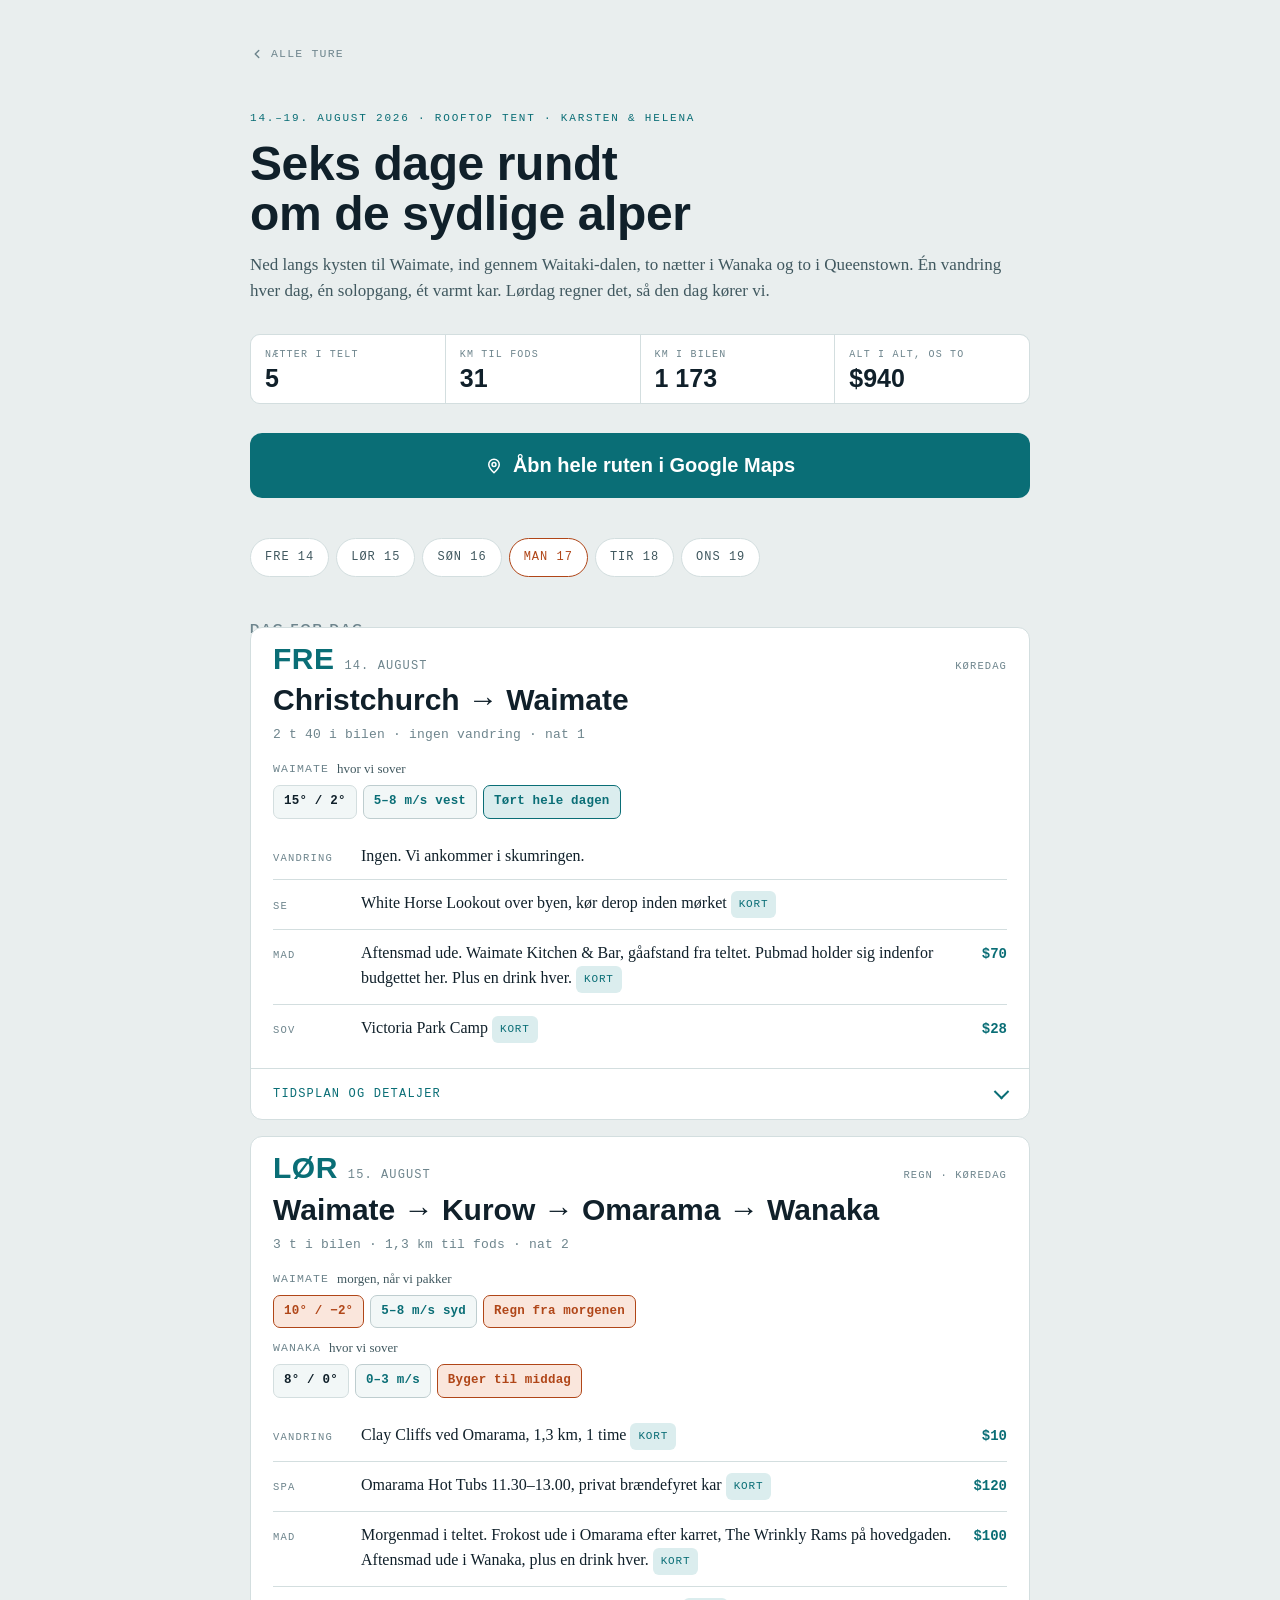
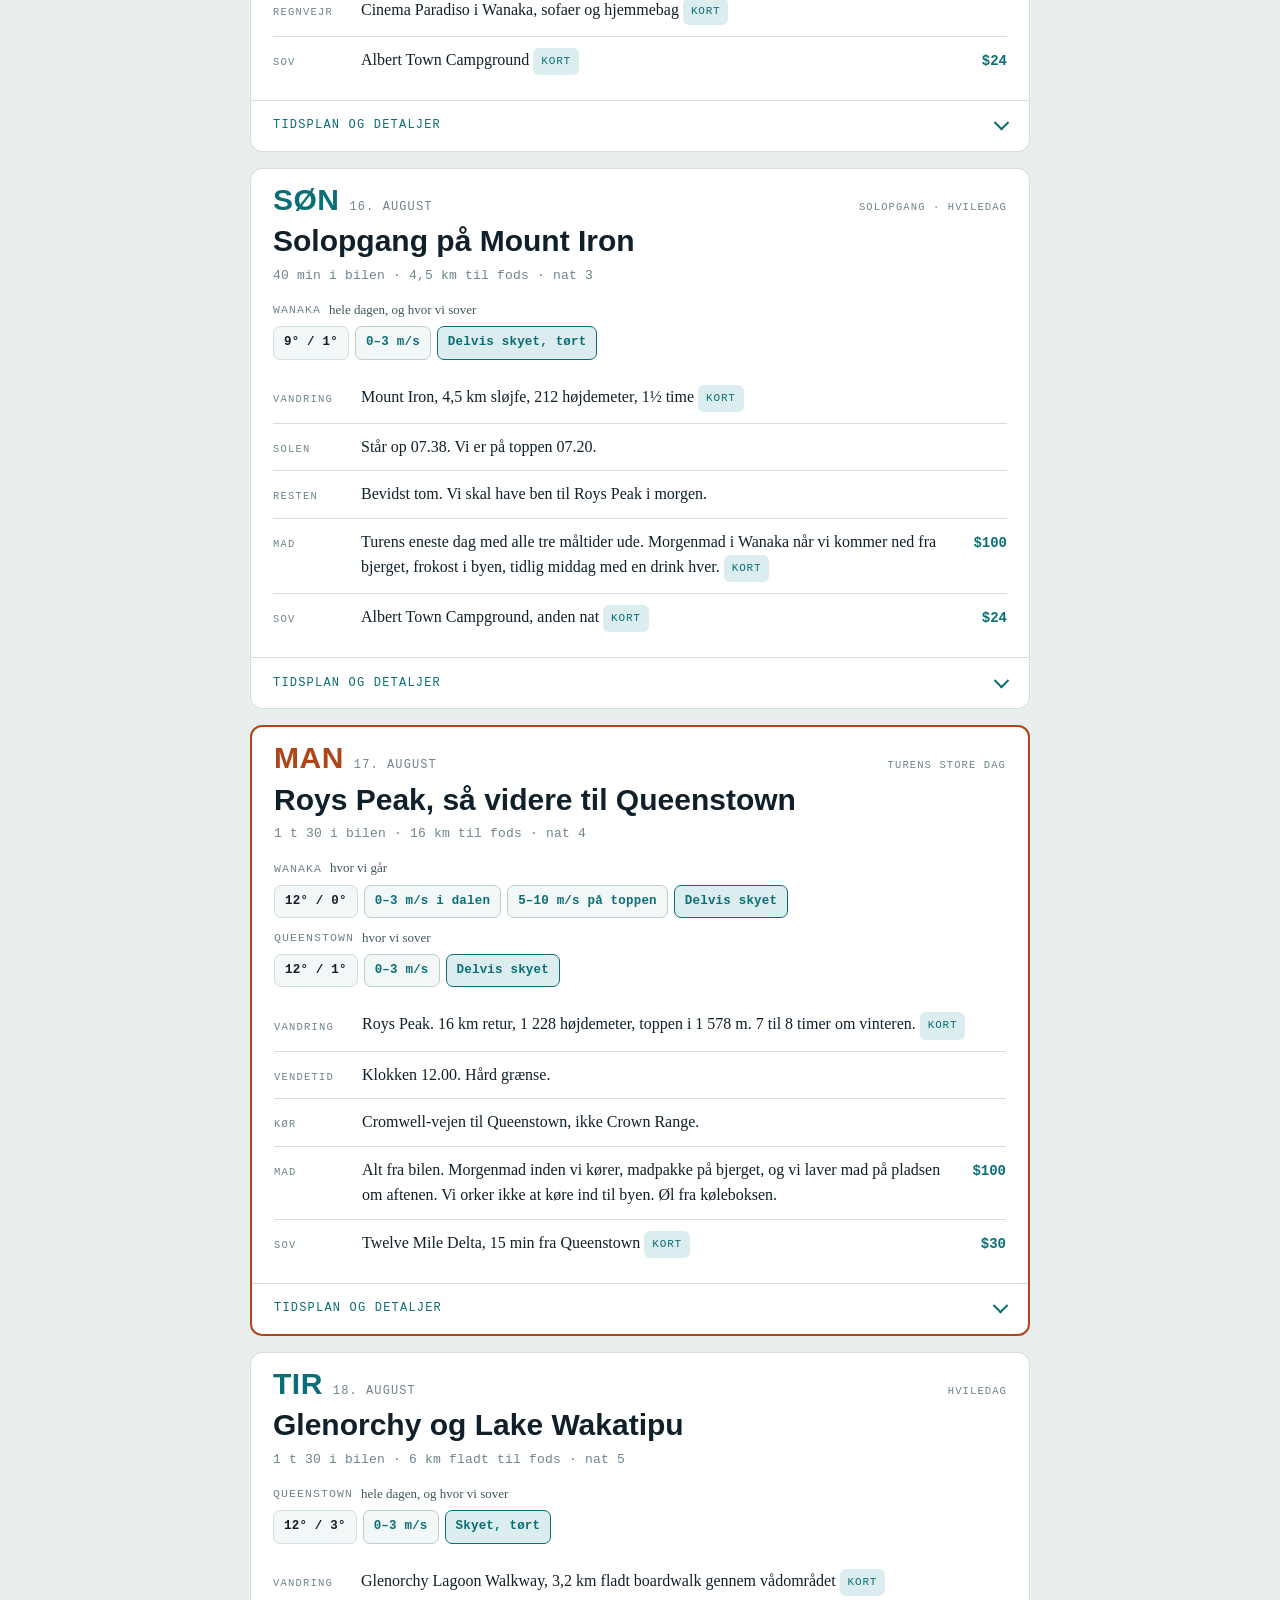
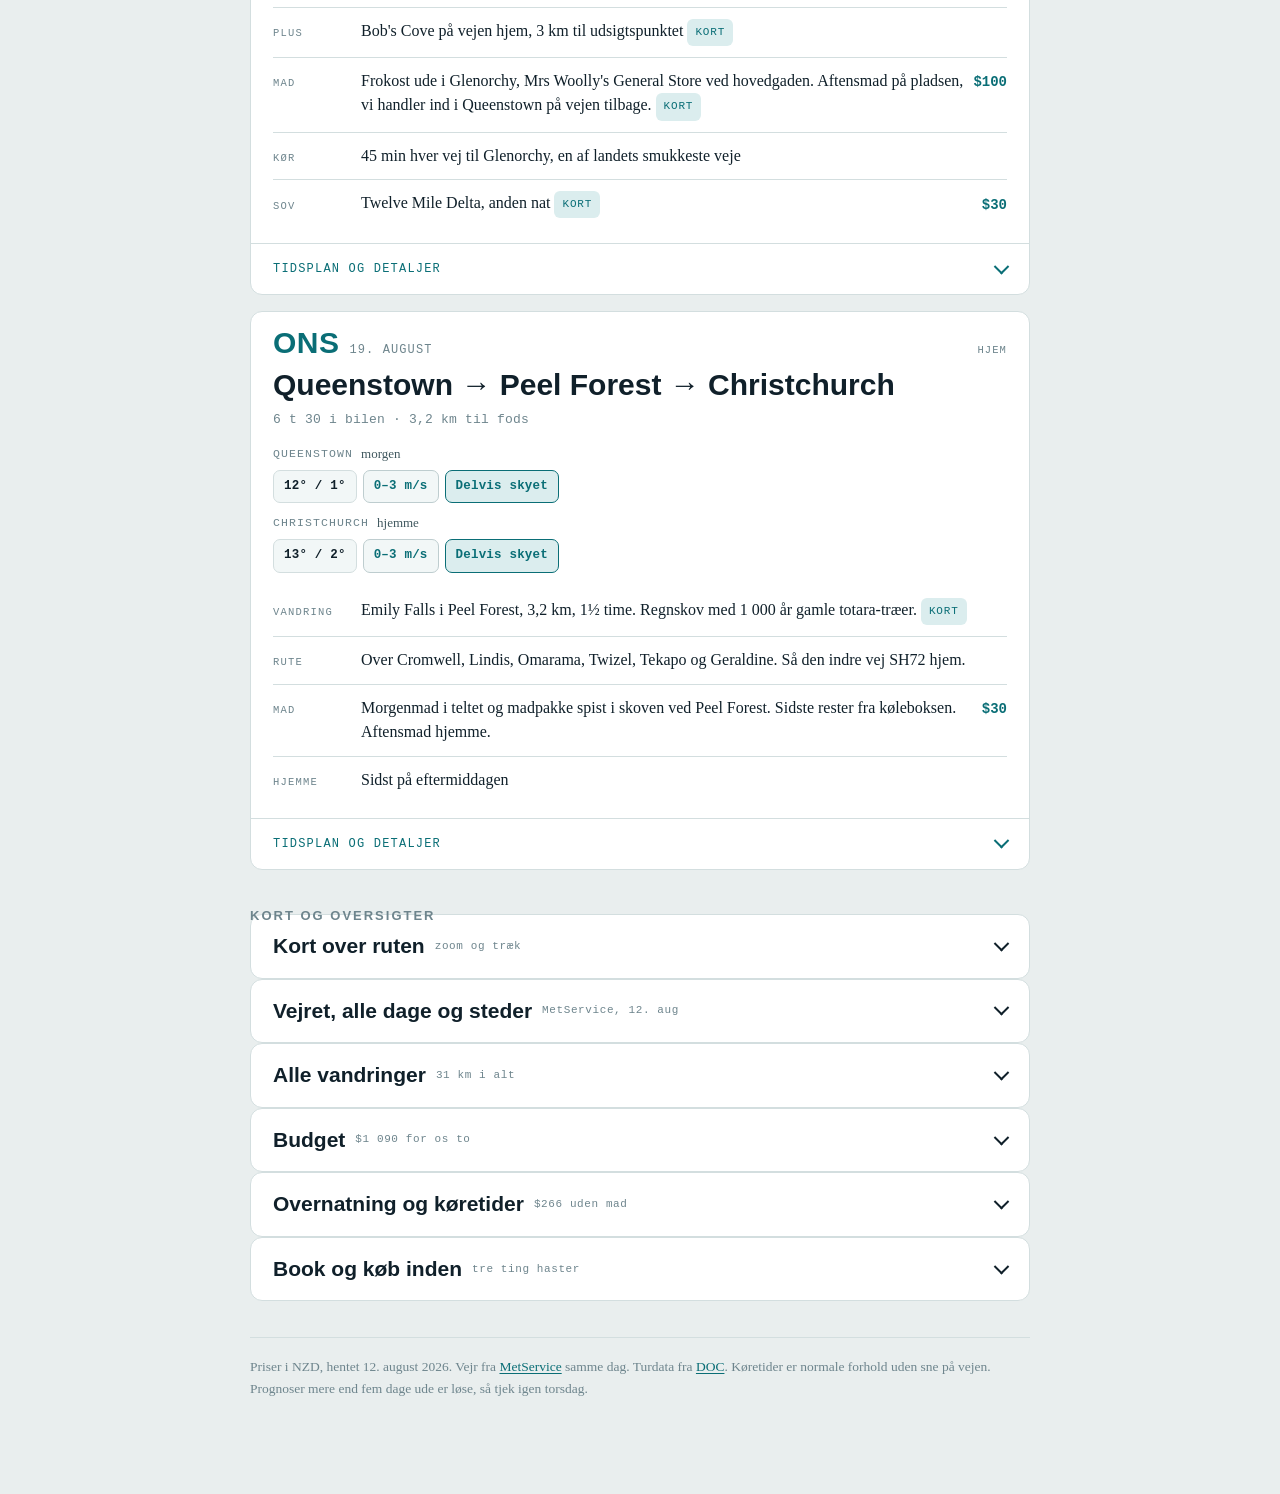
==== trips/2026-08-sydoeen.html @ abca5dd2 "Ture: platform med delt design og første tur, Sydøen august 2026 Co-Authored-By: Claude Opus 5 <nore" ====
<!doctype html>
<html lang="da">
<head>
<meta charset="utf-8">
<meta name="viewport" content="width=device-width, initial-scale=1">
<title>Sydøen på seks dage · 14.–19. august 2026 · Ture</title>
<meta name="description" content="Roadtrip på New Zealands Sydø: Waimate, Waitaki, Wanaka, Roys Peak og Queenstown. Seks dage, fem nætter i rooftop tent.">
<meta name="theme-color" content="#0A6E76">
<link rel="stylesheet" href="../assets/style.css">
<link rel="icon" href="data:image/svg+xml,<svg xmlns=%22http://www.w3.org/2000/svg%22 viewBox=%220 0 100 100%22><text y=%22.9em%22 font-size=%2290%22>🏔️</text></svg>">
</head>
<body>
<div class="wrap">
  <a class="back" href="../index.html">
    <svg width="14" height="14" viewBox="0 0 24 24" fill="none" stroke="currentColor" stroke-width="2.5" stroke-linecap="round" stroke-linejoin="round" aria-hidden="true"><path d="M15 18l-6-6 6-6"/></svg>
    Alle ture
  </a>


  <header class="top">
    <p class="eyebrow">14.–19. august 2026 · rooftop tent · Karsten &amp; Helena</p>
    <h1>Seks dage rundt om de sydlige alper</h1>
    <p class="standfirst">Ned langs kysten til Waimate, ind gennem Waitaki-dalen, to nætter i Wanaka og to i Queenstown. Én vandring hver dag, én solopgang, ét varmt kar. Lørdag regner det, så den dag kører vi.</p>

    <dl class="facts">
      <div class="fact"><dt>Nætter i telt</dt><dd>5</dd></div>
      <div class="fact"><dt>Km til fods</dt><dd>31</dd></div>
      <div class="fact"><dt>Km i bilen</dt><dd>1 173</dd></div>
      <div class="fact"><dt>Alt i alt, os to</dt><dd>$940</dd></div>
    </dl>

    <a class="cta" href="https://www.google.com/maps/dir/?api=1&amp;origin=Christchurch,New+Zealand&amp;destination=Christchurch,New+Zealand&amp;waypoints=Waimate,New+Zealand%7CKurow,New+Zealand%7COmarama,New+Zealand%7CWanaka,New+Zealand%7CQueenstown,New+Zealand&amp;travelmode=driving" target="_blank" rel="noopener noreferrer">
      <svg width="18" height="18" viewBox="0 0 24 24" fill="none" stroke="currentColor" stroke-width="2" stroke-linecap="round" stroke-linejoin="round" aria-hidden="true"><path d="M12 21s-7-6.4-7-11a7 7 0 1 1 14 0c0 4.6-7 11-7 11z"/><circle cx="12" cy="10" r="2.6"/></svg>
      Åbn hele ruten i Google Maps
    </a>
  </header>

  <nav class="jump" aria-label="Spring til dag">
    <a href="#fre">Fre 14</a>
    <a href="#lor">Lør 15</a>
    <a href="#son">Søn 16</a>
    <a href="#man" class="hot">Man 17</a>
    <a href="#tir">Tir 18</a>
    <a href="#ons">Ons 19</a>
  </nav>

  <section>
    <h2 class="sec">Dag for dag</h2>

    <div class="days">

      <!-- ============ FREDAG ============ -->
      <article class="day" id="fre">
        <div class="day-head">
          <div class="day-id"><span class="dow">FRE</span><span class="date">14. august</span><span class="tagline">Køredag</span></div>
          <h3 class="day-title">Christchurch → Waimate</h3>
          <p class="day-sum">2 t 40 i bilen · ingen vandring · nat 1</p>
        </div>

        <div class="wx">
          <div class="wx-row">
            <div class="wx-place">Waimate <em>hvor vi sover</em></div>
            <div class="chips">
              <span class="chip">15° / 2°</span>
              <span class="chip wind">5–8 m/s vest</span>
              <span class="chip dry">Tørt hele dagen</span>
            </div>
          </div>
        </div>

        <ul class="keys">
          <li><b>Vandring</b><span class="val">Ingen. Vi ankommer i skumringen.</span></li>
          <li><b>Se</b><span class="val">White Horse Lookout over byen, kør derop inden mørket <a class="pin" href="https://www.google.com/maps/search/?api=1&amp;query=White+Horse+Lookout+Waimate" target="_blank" rel="noopener noreferrer">Kort</a></span></li>
          <li><b>Mad</b><span class="val">Aftensmad ude. Waimate Kitchen &amp; Bar, gåafstand fra teltet. Pubmad holder sig indenfor budgettet her. Plus en drink hver. <a class="pin" href="https://www.google.com/maps/search/?api=1&amp;query=The+Waimate+Kitchen+and+Bar" target="_blank" rel="noopener noreferrer">Kort</a></span><span class="cost">$70</span></li>
          <li><b>Sov</b><span class="val">Victoria Park Camp <a class="pin" href="https://www.google.com/maps/search/?api=1&amp;query=Victoria+Park+Camping+Ground+Waimate" target="_blank" rel="noopener noreferrer">Kort</a></span><span class="cost">$28</span></li>
        </ul>

        <details>
          <summary>Tidsplan og detaljer</summary>
          <div class="det-body">
            <ul class="tl">
              <li><time>14.00</time><span>Kør fra Christchurch når indkøbet er overstået. SH1 ned over Ashburton og Timaru, så 8 km ind i landet.</span></li>
              <li><time>16.40</time><span>I Waimate. Slå teltet op i Victoria Park mens der stadig er lys.</span></li>
              <li><time>17.10</time><span>White Horse Lookout. Udsigt over sletten til Stillehavet i den ene retning og op ad Waitaki i den anden, altså den vej vi skal i morgen. Solnedgang 17.40.</span></li>
              <li><time>18.30</time><span>Middag i byen. Alle tre spisesteder er i gåafstand fra pladsen, så vi kan drikke et glas til.</span></li>
            </ul>
            <p class="note ok"><b>Wallabyerne er gratis.</b> Der er en indhegning med wallabyer, påfugle og fugle inde i Victoria Park, altså lige uden for teltet. Waimate er den eneste by i landet hvor de også lever vildt i bakkerne omkring.</p>
            <p class="note">Ring til spisestedet i forvejen. Det er en lille by og en vinterfredag, så åbningstiderne kan svigte. Alternativerne er Waimate Hotel med bistro og havebar, og Studholme Hotel som serverer 17 til 20.</p>
          </div>
        </details>
      </article>

      <!-- ============ LØRDAG ============ -->
      <article class="day" id="lor">
        <div class="day-head">
          <div class="day-id"><span class="dow">LØR</span><span class="date">15. august</span><span class="tagline">Regn · køredag</span></div>
          <h3 class="day-title">Waimate → Kurow → Omarama → Wanaka</h3>
          <p class="day-sum">3 t i bilen · 1,3 km til fods · nat 2</p>
        </div>

        <div class="wx">
          <div class="wx-row">
            <div class="wx-place">Waimate <em>morgen, når vi pakker</em></div>
            <div class="chips">
              <span class="chip cold">10° / −2°</span>
              <span class="chip wind">5–8 m/s syd</span>
              <span class="chip wet">Regn fra morgenen</span>
            </div>
          </div>
          <div class="wx-row">
            <div class="wx-place">Wanaka <em>hvor vi sover</em></div>
            <div class="chips">
              <span class="chip">8° / 0°</span>
              <span class="chip wind">0–3 m/s</span>
              <span class="chip wet">Byger til middag</span>
            </div>
          </div>
        </div>

        <ul class="keys">
          <li><b>Vandring</b><span class="val">Clay Cliffs ved Omarama, 1,3 km, 1 time <a class="pin" href="https://www.google.com/maps/search/?api=1&amp;query=Clay+Cliffs+Omarama" target="_blank" rel="noopener noreferrer">Kort</a></span><span class="cost">$10</span></li>
          <li><b>Spa</b><span class="val">Omarama Hot Tubs 11.30–13.00, privat brændefyret kar <a class="pin" href="https://www.google.com/maps/search/?api=1&amp;query=Omarama+Hot+Tubs" target="_blank" rel="noopener noreferrer">Kort</a></span><span class="cost">$120</span></li>
          <li><b>Mad</b><span class="val">Morgenmad i teltet. Frokost ude i Omarama efter karret, The Wrinkly Rams på hovedgaden. Aftensmad ude i Wanaka, plus en drink hver. <a class="pin" href="https://www.google.com/maps/search/?api=1&amp;query=The+Wrinkly+Rams+Omarama" target="_blank" rel="noopener noreferrer">Kort</a></span><span class="cost">$100</span></li>
          <li><b>Regnvejr</b><span class="val">Cinema Paradiso i Wanaka, sofaer og hjemmebag <a class="pin" href="https://www.google.com/maps/search/?api=1&amp;query=Cinema+Paradiso+Wanaka" target="_blank" rel="noopener noreferrer">Kort</a></span></li>
          <li><b>Sov</b><span class="val">Albert Town Campground <a class="pin" href="https://www.google.com/maps/search/?api=1&amp;query=Albert+Town+Campground+Wanaka" target="_blank" rel="noopener noreferrer">Kort</a></span><span class="cost">$24</span></li>
        </ul>

        <details>
          <summary>Tidsplan og detaljer</summary>
          <div class="det-body">
            <ul class="tl">
              <li><time>09.30</time><span>Pak teltet, formentlig i regnvejr. SH82 ind gennem bakkerne til Kurow ved Waitaki-floden. <a class="pin" href="https://www.google.com/maps/search/?api=1&amp;query=Kurow+New+Zealand" target="_blank" rel="noopener noreferrer">Kort</a></span></li>
              <li><time>10.20</time><span>Kurow. Videre op ad SH83 langs Aviemore og Benmore, to store dæmningssøer. På en grå dag er de stålblå og helt tomme.</span></li>
              <li><time>11.30</time><span>Omarama Hot Tubs. Halvanden time i vores eget kar, ingen andre gæster, ingen klor. Vi skruer selv op med mere brænde.</span></li>
              <li><time>13.15</time><span>Clay Cliffs, ti minutter fra byen. Forvitrede lerpinakler i smalle kløfter, som et miniature Bryce Canyon midt i tussockgræsset.</span></li>
              <li><time>14.30</time><span>Over Lindis Pass mod Wanaka.</span></li>
              <li><time>15.50</time><span>I Wanaka. Bygerne skulle være holdt op. Aften i byen.</span></li>
            </ul>
            <p class="note"><b>Clay Cliffs kan svigte.</b> Der er 8 km grusvej derud, og stien bliver glat efter regn. Vejen er velvedligeholdt og kræver ikke firehjulstræk, men det er netop regndagen. Ser det for pløret ud ved porten, så vend om, det koster kun $10 i honesty box.<br /><br />Reserven er søbredden i Wanaka om eftermiddagen. Flad grussti langs vandet mod Waterfall Creek, forbi det berømte træ. Gå 1,5 km ud og vend om.</p>
            <p class="note ok"><b>Valgfri omvej:</b> fra Kurow kan vi køre 25 km ned til Duntroon og se klippemalerierne under et kalkstensoverhæng og Elephant Rocks ude på markerne. Frem og tilbage koster 50 km og 40 minutter. Det er tørt under overhænget, så det virker i regn. <a class="pin" href="https://www.google.com/maps/search/?api=1&amp;query=Elephant+Rocks+Duntroon" target="_blank" rel="noopener noreferrer">Kort</a></p>
          </div>
        </details>
      </article>

      <!-- ============ SØNDAG ============ -->
      <article class="day" id="son">
        <div class="day-head">
          <div class="day-id"><span class="dow">SØN</span><span class="date">16. august</span><span class="tagline">Solopgang · hviledag</span></div>
          <h3 class="day-title">Solopgang på Mount Iron</h3>
          <p class="day-sum">40 min i bilen · 4,5 km til fods · nat 3</p>
        </div>

        <div class="wx">
          <div class="wx-row">
            <div class="wx-place">Wanaka <em>hele dagen, og hvor vi sover</em></div>
            <div class="chips">
              <span class="chip">9° / 1°</span>
              <span class="chip wind">0–3 m/s</span>
              <span class="chip dry">Delvis skyet, tørt</span>
            </div>
          </div>
        </div>

        <ul class="keys">
          <li><b>Vandring</b><span class="val">Mount Iron, 4,5 km sløjfe, 212 højdemeter, 1½ time <a class="pin" href="https://www.google.com/maps/search/?api=1&amp;query=Mount+Iron+Track+car+park+Wanaka" target="_blank" rel="noopener noreferrer">Kort</a></span></li>
          <li><b>Solen</b><span class="val">Står op 07.38. Vi er på toppen 07.20.</span></li>
          <li><b>Resten</b><span class="val">Bevidst tom. Vi skal have ben til Roys Peak i morgen.</span></li>
          <li><b>Mad</b><span class="val">Turens eneste dag med alle tre måltider ude. Morgenmad i Wanaka når vi kommer ned fra bjerget, frokost i byen, tidlig middag med en drink hver. <a class="pin" href="https://www.google.com/maps/search/?api=1&amp;query=cafes+Ardmore+Street+Wanaka" target="_blank" rel="noopener noreferrer">Kort</a></span><span class="cost">$100</span></li>
          <li><b>Sov</b><span class="val">Albert Town Campground, anden nat <a class="pin" href="https://www.google.com/maps/search/?api=1&amp;query=Albert+Town+Campground+Wanaka" target="_blank" rel="noopener noreferrer">Kort</a></span><span class="cost">$24</span></li>
        </ul>

        <details>
          <summary>Tidsplan og detaljer</summary>
          <div class="det-body">
            <ul class="tl">
              <li><time>06.35</time><span>Op og afsted. Fem minutters kørsel fra pladsen.</span></li>
              <li><time>06.45</time><span>Ved trailhead på SH84. Pandelampe på, det er helt mørkt.</span></li>
              <li><time>07.20</time><span>På toppen i 533 meter, atten minutter før solen. Tid til at finde et sted at stå og få dunjakken på.</span></li>
              <li><time>07.38</time><span>Solopgang. 360 grader over Lake Wanaka, Lake Hāwea, Clutha-dalen, Cardrona og hele Mount Aspiring National Park.</span></li>
              <li><time>08.30</time><span>Nede igen. Morgenmad i Wanaka.</span></li>
              <li><time class="none">Resten</time><span>Fri. Glendhu Bay, Diamond Lake nedefra, eller en café og en bog. Tidlig middag, i seng senest 21.30.</span></li>
            </ul>
            <p class="note ok"><b>Tag tøjet på i bilen.</b> Det er koldt at stå stille på toppen ved 1 grad. Dunjakke og handsker på inden vi går, ikke først deroppe. Og en termokande kaffe, det er halvdelen af pointen.</p>
            <p class="note"><b>Inden vi sover:</b> tjek NZ Avalanche Advisory for Wanaka og MetServices timeprognose for vinden i morgen tidlig. Står faregraden på Considerable eller derover, eller springer vinden over 10 m/s i dalen, så beslutter vi plan B nu og ikke i morgen på parkeringspladsen.</p>
          </div>
        </details>
      </article>

      <!-- ============ MANDAG ============ -->
      <article class="day big" id="man">
        <div class="day-head">
          <div class="day-id"><span class="dow">MAN</span><span class="date">17. august</span><span class="tagline">Turens store dag</span></div>
          <h3 class="day-title">Roys Peak, så videre til Queenstown</h3>
          <p class="day-sum">1 t 30 i bilen · 16 km til fods · nat 4</p>
        </div>

        <div class="wx">
          <div class="wx-row">
            <div class="wx-place">Wanaka <em>hvor vi går</em></div>
            <div class="chips">
              <span class="chip">12° / 0°</span>
              <span class="chip wind">0–3 m/s i dalen</span>
              <span class="chip wind">5–10 m/s på toppen</span>
              <span class="chip dry">Delvis skyet</span>
            </div>
          </div>
          <div class="wx-row">
            <div class="wx-place">Queenstown <em>hvor vi sover</em></div>
            <div class="chips">
              <span class="chip">12° / 1°</span>
              <span class="chip wind">0–3 m/s</span>
              <span class="chip dry">Delvis skyet</span>
            </div>
          </div>
        </div>

        <ul class="keys">
          <li><b>Vandring</b><span class="val">Roys Peak. 16 km retur, 1 228 højdemeter, toppen i 1 578 m. 7 til 8 timer om vinteren. <a class="pin" href="https://www.google.com/maps/search/?api=1&amp;query=Roys+Peak+Track+car+park+Wanaka" target="_blank" rel="noopener noreferrer">Kort</a></span></li>
          <li><b>Vendetid</b><span class="val">Klokken 12.00. Hård grænse.</span></li>
          <li><b>Kør</b><span class="val">Cromwell-vejen til Queenstown, ikke Crown Range.</span></li>
          <li><b>Mad</b><span class="val">Alt fra bilen. Morgenmad inden vi kører, madpakke på bjerget, og vi laver mad på pladsen om aftenen. Vi orker ikke at køre ind til byen. Øl fra køleboksen.</span><span class="cost">$100</span></li>
          <li><b>Sov</b><span class="val">Twelve Mile Delta, 15 min fra Queenstown <a class="pin" href="https://www.google.com/maps/search/?api=1&amp;query=Twelve+Mile+Delta+Campsite+Queenstown" target="_blank" rel="noopener noreferrer">Kort</a></span><span class="cost">$30</span></li>
        </ul>

        <details>
          <summary>Tidsplan og detaljer</summary>
          <div class="det-body">
            <ul class="tl">
              <li><time>06.45</time><span>Op. Morgenmad i bilen.</span></li>
              <li><time>07.20</time><span>Ved trailhead, 6 km vest for Wanaka.</span></li>
              <li><time>07.35</time><span>Afgang, lige når det bliver lyst.</span></li>
              <li><time>10.45</time><span>Ved det berømte udsigtspunkt omkring 1 250 m. Herfra er billedet taget.</span></li>
              <li><time>11.45</time><span>Toppen.</span></li>
              <li><time>12.00</time><span><b>Vendetid.</b> Er vi ikke på toppen nu, vender vi hvor vi står.</span></li>
              <li><time>15.00</time><span>Nede. Mad og tørt tøj i Wanaka.</span></li>
              <li><time>16.00</time><span>Kør mod Queenstown over Cromwell. Fremme 17.30.</span></li>
            </ul>
            <p class="note"><b>Ikke Crown Range.</b> Den fryser til igen omkring solnedgang, og vi sidder trætte i bilen efter syv timers gang. Cromwell-vejen tager en halv time længere og er en statsvej der bliver gruset. Den halve time er ikke værd at spare.</p>
            <p class="note"><b>Er ryggen op til toppen blank is, bliver vi ved udsigtspunktet.</b> Alt over 1 000 m er lavineterræn om vinteren, og rapporter fra august beskriver 20 til 35 cm sne på den øverste del og stien trampet til is. Udsigten er den samme fra udsigtspunktet.</p>
            <p class="note ok"><b>Plan B hvis søndag aften ser skidt ud:</b> Diamond Lake og en tur langs søen, så tidligt i Queenstown og en rolig eftermiddag.</p>
          </div>
        </details>
      </article>

      <!-- ============ TIRSDAG ============ -->
      <article class="day" id="tir">
        <div class="day-head">
          <div class="day-id"><span class="dow">TIR</span><span class="date">18. august</span><span class="tagline">Hviledag</span></div>
          <h3 class="day-title">Glenorchy og Lake Wakatipu</h3>
          <p class="day-sum">1 t 30 i bilen · 6 km fladt til fods · nat 5</p>
        </div>

        <div class="wx">
          <div class="wx-row">
            <div class="wx-place">Queenstown <em>hele dagen, og hvor vi sover</em></div>
            <div class="chips">
              <span class="chip">12° / 3°</span>
              <span class="chip wind">0–3 m/s</span>
              <span class="chip dry">Skyet, tørt</span>
            </div>
          </div>
        </div>

        <ul class="keys">
          <li><b>Vandring</b><span class="val">Glenorchy Lagoon Walkway, 3,2 km fladt boardwalk gennem vådområdet <a class="pin" href="https://www.google.com/maps/search/?api=1&amp;query=Glenorchy+Lagoon+Walkway" target="_blank" rel="noopener noreferrer">Kort</a></span></li>
          <li><b>Plus</b><span class="val">Bob's Cove på vejen hjem, 3 km til udsigtspunktet <a class="pin" href="https://www.google.com/maps/search/?api=1&amp;query=Bobs+Cove+Track+car+park+Queenstown" target="_blank" rel="noopener noreferrer">Kort</a></span></li>
          <li><b>Mad</b><span class="val">Frokost ude i Glenorchy, Mrs Woolly's General Store ved hovedgaden. Aftensmad på pladsen, vi handler ind i Queenstown på vejen tilbage. <a class="pin" href="https://www.google.com/maps/search/?api=1&amp;query=Mrs+Woollys+General+Store+Glenorchy" target="_blank" rel="noopener noreferrer">Kort</a></span><span class="cost">$100</span></li>
          <li><b>Kør</b><span class="val">45 min hver vej til Glenorchy, en af landets smukkeste veje</span></li>
          <li><b>Sov</b><span class="val">Twelve Mile Delta, anden nat <a class="pin" href="https://www.google.com/maps/search/?api=1&amp;query=Twelve+Mile+Delta+Campsite+Queenstown" target="_blank" rel="noopener noreferrer">Kort</a></span><span class="cost">$30</span></li>
        </ul>

        <details>
          <summary>Tidsplan og detaljer</summary>
          <div class="det-body">
            <ul class="tl">
              <li><time>09.30</time><span>Kør mod Glenorchy langs Lake Wakatipu. Der er udsigtspunkter hele vejen, så tag den med ro.</span></li>
              <li><time>10.30</time><span>Glenorchy Lagoon Walkway. Fladt boardwalk gennem vådområdet med Mt Earnslaw spejlet i lagunen. En til to timer.</span></li>
              <li><time>12.30</time><span>Frokost i Glenorchy.</span></li>
              <li><time>14.00</time><span>Bob's Cove på vejen tilbage, 14 km fra Queenstown. Kort sløjfe op til Picnic Point over den turkise vig.</span></li>
              <li><time>15.30</time><span>Handl ind i Queenstown og kør ud til pladsen. Vi laver mad selv, Twelve Mile Delta ligger for langt ude til at køre frem og tilbage om aftenen.</span></li>
            </ul>
            <p class="note ok"><b>Begge ture er flade.</b> Det er meningen. Efter 16 km og 1 228 højdemeter i går er fladt gå den bedste restitution, og begge steder er blandt de smukkeste på hele turen uden at koste noget af benene.</p>
            <p class="note"><b>Drop Queenstown Hill og Ben Lomond.</b> Og ingen Onsen, vi har haft vores spa.</p>
            <p class="note ok"><b>Vil I hellere ud at spise i Queenstown</b> end at lave mad på pladsen, så byt med søndag aften i Wanaka. Regnestykket ender det samme sted, det er bare en anden by. Bemærk bare at søndag skal vi tidligt i seng.</p>
            <p class="note">Lagunen kan stå under vand efter kraftig eller langvarig regn. Søndag og mandag er tørre, så det burde være fint, men tjek ved parkeringen.</p>
          </div>
        </details>
      </article>

      <!-- ============ ONSDAG ============ -->
      <article class="day" id="ons">
        <div class="day-head">
          <div class="day-id"><span class="dow">ONS</span><span class="date">19. august</span><span class="tagline">Hjem</span></div>
          <h3 class="day-title">Queenstown → Peel Forest → Christchurch</h3>
          <p class="day-sum">6 t 30 i bilen · 3,2 km til fods</p>
        </div>

        <div class="wx">
          <div class="wx-row">
            <div class="wx-place">Queenstown <em>morgen</em></div>
            <div class="chips">
              <span class="chip">12° / 1°</span>
              <span class="chip wind">0–3 m/s</span>
              <span class="chip dry">Delvis skyet</span>
            </div>
          </div>
          <div class="wx-row">
            <div class="wx-place">Christchurch <em>hjemme</em></div>
            <div class="chips">
              <span class="chip">13° / 2°</span>
              <span class="chip wind">0–3 m/s</span>
              <span class="chip dry">Delvis skyet</span>
            </div>
          </div>
        </div>

        <ul class="keys">
          <li><b>Vandring</b><span class="val">Emily Falls i Peel Forest, 3,2 km, 1½ time. Regnskov med 1 000 år gamle totara-træer. <a class="pin" href="https://www.google.com/maps/search/?api=1&amp;query=Emily+Falls+Track+Peel+Forest" target="_blank" rel="noopener noreferrer">Kort</a></span></li>
          <li><b>Rute</b><span class="val">Over Cromwell, Lindis, Omarama, Twizel, Tekapo og Geraldine. Så den indre vej SH72 hjem.</span></li>
          <li><b>Mad</b><span class="val">Morgenmad i teltet og madpakke spist i skoven ved Peel Forest. Sidste rester fra køleboksen. Aftensmad hjemme.</span><span class="cost">$30</span></li>
          <li><b>Hjemme</b><span class="val">Sidst på eftermiddagen</span></li>
        </ul>

        <details>
          <summary>Tidsplan og detaljer</summary>
          <div class="det-body">
            <ul class="tl">
              <li><time>08.30</time><span>Kør. Lindis Pass har fået sol og grus når vi når derop.</span></li>
              <li><time>13.30</time><span>Geraldine. Drej nord ad SH72 i stedet for at fortsætte mod motorvejen.</span></li>
              <li><time>14.00</time><span>Peel Forest. Emily Falls Track gennem gammel podocarp-skov. Den eneste rigtige skov på hele turen.</span></li>
              <li><time>15.30</time><span>Videre ad SH72 over Mt Somers og Methven.</span></li>
              <li><time>17.15</time><span>Hjemme.</span></li>
            </ul>
            <p class="note ok"><b>SH72 er ikke en omvej, det er en anden rute hjem.</b> Den indre vej koster cirka 40 minutter mod motorvejen, og til gengæld får vi Peel Forest med. Er vi trætte, så kør bare SH79 og SH1 og drop skoven.</p>
            <p class="note">Vi passerer Tekapo på vejen. Vi stopper ikke, men vi får den fra bilen.</p>
          </div>
        </details>
      </article>

    </div>
  </section>

  <!-- ============ KORT ============ -->
  <section>
    <h2 class="sec">Kort og oversigter</h2>

    <div class="panel">
      <details>
        <summary><span class="lead">Kort over ruten</span> <span class="hint">zoom og træk</span></summary>
        <div class="det-body">
          <figure style="margin:0;display:flex;flex-direction:column;gap:12px;">
            <div class="map-frame" id="frame" tabindex="0" aria-label="Zoombart kort over Sydøen.">
              <svg id="map" viewBox="0 0 1460 920" preserveAspectRatio="xMidYMid meet" role="img"
                   aria-label="Kort over den sydlige del af New Zealands Sydø med ruten fra Christchurch via Waimate, Kurow, Omarama, Wanaka, Roys Peak, Queenstown og Glenorchy.">
                <defs>
                  <marker id="homeArrow" viewBox="0 0 10 10" refX="9" refY="5" markerWidth="6" markerHeight="6" orient="auto">
                    <path d="M 0 0 L 10 5 L 0 10 z" fill="#6E858D" />
                  </marker>
                </defs>
                <g id="vp">
                  <path class="map-land" d="M 1349 40 L 1293 85 L 1280 149 L 1290 200 L 1360 208 L 1335 284 L 1282 281
                                            L 1176 292 L 1094 334 L 984 429 L 962 502 L 927 628 L 878 816 L 866 850
                                            L 800 872 L 760 920 L 55 920 L 30 810 L 101 684 L 148 606 L 227 544
                                            L 298 482 L 330 396 L 395 326 L 448 312 L 535 286 L 653 208 L 765 104 L 811 40 Z" />
                  <text class="map-region" x="1180" y="640" text-anchor="middle">STILLEHAVET</text>
                  <text class="map-region" x="470" y="150" text-anchor="middle">TASMANHAVET</text>
                  <text class="map-region" x="360" y="660" text-anchor="middle">FIORDLAND</text>

                  <path class="map-lake" d="M 824 266 L 840 264 L 842 296 L 834 316 L 826 312 L 820 290 Z" />
                  <path class="map-lake" d="M 757 296 L 773 292 L 775 340 L 769 370 L 761 372 L 755 336 Z" />
                  <path class="map-lake" d="M 696 374 L 708 372 L 710 396 L 702 402 L 696 390 Z" />
                  <path class="map-lake" d="M 756 464 L 792 460 L 802 480 L 782 498 L 758 490 Z" />
                  <path class="map-lake" d="M 544 446 L 558 442 L 564 470 L 560 494 L 554 510 L 548 492 L 542 468 Z" />
                  <path class="map-lake" d="M 392 548 L 408 544 L 464 596 L 478 650 L 480 720 L 462 722 L 458 616 L 404 566 L 388 556 Z" />
                  <path class="map-lake" d="M 268 578 L 284 574 L 292 620 L 296 680 L 288 736 L 276 730 L 272 660 L 264 610 Z" />

                  <polyline class="map-return" points="470,624 580,627 622,568 677,510 736,473 755,395 763,375 830,322 984,347 1266,188" marker-end="url(#homeArrow)" />
                  <text class="map-tiny" x="905" y="404" text-anchor="middle">ONS · hjem over Tekapo</text>

                  <polyline class="map-route" points="1266,188 1085,292 984,429 943,524 826,524 771,491 724,457 665,494 610,552 554,516 568,611 458,608" />
                  <polyline class="map-route" points="458,608 401,558" />

                  <text class="map-time" x="1142" y="316" text-anchor="start">2 t 40</text>
                  <text class="map-time" x="756" y="520" text-anchor="end">1 t 40</text>
                  <text class="map-time" x="648" y="478" text-anchor="end">1 t 20</text>
                  <text class="map-time" x="580" y="568" text-anchor="start">1 t 30</text>

                  <circle class="map-stop" cx="984" cy="429" r="5" stroke-width="2" />
                  <text class="map-tiny" x="998" y="424" text-anchor="start">Timaru</text>
                  <circle class="map-stop" cx="826" cy="524" r="5" stroke-width="2" />
                  <text class="map-tiny" x="838" y="508" text-anchor="start">Kurow</text>
                  <circle class="map-off" cx="828" cy="320" r="4.5" stroke-width="2" />
                  <text class="map-tiny" x="850" y="316" text-anchor="start">Tekapo, kun på hjemturen</text>
                  <circle class="map-off" cx="751" cy="393" r="4.5" stroke-width="2" />
                  <text class="map-tiny" x="736" y="398" text-anchor="end">Twizel</text>

                  <path class="map-rule" d="M 522 556 L 532 542" />
                  <path class="map-alp" d="M 534 518 L 546 538 L 522 538 Z" stroke-width="2.5" />
                  <text class="map-name" x="518" y="566" text-anchor="end">Roys Peak</text>
                  <text class="map-sub-a" x="518" y="588" text-anchor="end">MAN · 1 578 m</text>

                  <circle class="map-node" cx="1266" cy="188" r="11" />
                  <text class="map-name" x="1266" y="146" text-anchor="middle">Christchurch</text>
                  <text class="map-sub-m" x="1266" y="168" text-anchor="middle">START FRE · SLUT ONS</text>

                  <circle class="map-node" cx="943" cy="524" r="11" />
                  <text class="map-name" x="964" y="518" text-anchor="start">Waimate</text>
                  <text class="map-sub" x="964" y="540" text-anchor="start">FRE · nat 1</text>

                  <circle class="map-stop" cx="724" cy="457" r="8" />
                  <text class="map-name" x="744" y="438" text-anchor="start">Omarama</text>
                  <text class="map-sub-m" x="744" y="460" text-anchor="start">LØR · hot tub</text>

                  <circle class="map-node" cx="554" cy="516" r="11" />
                  <text class="map-name" x="576" y="470" text-anchor="start">Wanaka</text>
                  <text class="map-sub" x="576" y="492" text-anchor="start">LØR + SØN · nat 2–3</text>
                  <text class="map-sub" x="576" y="512" text-anchor="start">SØN · Mount Iron</text>

                  <circle class="map-stop" cx="401" cy="558" r="8" />
                  <text class="map-name" x="401" y="512" text-anchor="middle">Glenorchy</text>
                  <text class="map-sub-m" x="401" y="534" text-anchor="middle">TIR · lagunen</text>

                  <circle class="map-node" cx="458" cy="608" r="11" />
                  <text class="map-name" x="440" y="648" text-anchor="end">Queenstown</text>
                  <text class="map-sub" x="440" y="670" text-anchor="end">MAN + TIR · nat 4–5</text>

                  <path class="map-rule" d="M 110 196 L 110 158" />
                  <path d="M 110 148 L 117 164 L 103 164 Z" fill="#6E858D" />
                  <text class="map-tiny" x="126" y="170" text-anchor="start">N</text>
                  <path class="map-rule" d="M 110 240 L 110 254 M 110 247 L 366 247 M 366 240 L 366 254" />
                  <text class="map-tiny" x="238" y="234" text-anchor="middle">100 km</text>
                </g>
              </svg>
              <div class="map-ctrl">
                <button type="button" id="zoomOut" aria-label="Zoom ud">−</button>
                <button type="button" id="zoomIn" aria-label="Zoom ind">+</button>
                <button type="button" id="zoomReset" class="w">Nulstil</button>
              </div>
            </div>
            <figcaption>Skematisk. Byerne sidder på deres rigtige koordinater, men vejene er tegnet som rette linjer. Til rigtigt terræn, brug Google Maps-knapperne oppe i dagene.</figcaption>
          </figure>
        </div>
      </details>
    </div>

    <div class="panel">
      <details>
        <summary><span class="lead">Vejret, alle dage og steder</span> <span class="hint">MetService, 12. aug</span></summary>
        <div class="det-body">
          <div class="tscroll wxtable">
            <table>
              <thead>
                <tr><th>Sted</th><th>Fre</th><th>Lør</th><th>Søn</th><th>Man</th><th>Tir</th><th>Ons</th></tr>
              </thead>
              <tbody>
                <tr><td><b>Christchurch</b></td><td class="n">16/4</td><td class="n">10/0</td><td class="n">10/0</td><td class="n">13/0</td><td class="n">13/3</td><td class="n">13/2</td></tr>
                <tr><td><b>Timaru</b><br /><span style="font-size:12px;color:var(--muted)">45 min fra Waimate</span></td><td class="n">15/2</td><td class="n">10/−2</td><td class="n">12/0</td><td class="n">14/0</td><td class="n">14/1</td><td class="n">13/1</td></tr>
                <tr><td><b>Oamaru</b><br /><span style="font-size:12px;color:var(--muted)">45 min fra Waimate</span></td><td class="n">14/5</td><td class="n">10/1</td><td class="n">11/3</td><td class="n">14/3</td><td class="n">14/5</td><td class="n">13/4</td></tr>
                <tr><td><b>Alexandra</b><br /><span style="font-size:12px;color:var(--muted)">nærmest Lindis</span></td><td class="n">13/1</td><td class="n">9/−2</td><td class="n">10/1</td><td class="n">13/0</td><td class="n">13/2</td><td class="n">12/1</td></tr>
                <tr><td><b>Wanaka</b></td><td class="n">12/2</td><td class="n">8/0</td><td class="n">9/1</td><td class="n">12/0</td><td class="n">12/2</td><td class="n">12/1</td></tr>
                <tr><td><b>Queenstown</b></td><td class="n">12/2</td><td class="n">8/−1</td><td class="n">9/1</td><td class="n">12/1</td><td class="n">12/3</td><td class="n">12/1</td></tr>
                <tr class="sum"><td>Vind</td><td class="n">5–8</td><td class="n">5–8</td><td class="n">0–3</td><td class="n">0–3</td><td class="n">0–3</td><td class="n">0–3</td></tr>
                <tr><td>Nedbør</td><td><span class="mini ok">Tørt</span></td><td><span class="mini soft">Regn</span></td><td><span class="mini ok">Tørt</span></td><td><span class="mini ok">Tørt</span></td><td><span class="mini ok">Tørt</span></td><td><span class="mini ok">Tørt</span></td></tr>
              </tbody>
            </table>
          </div>
          <p class="note ok"><b>Ugen har ét mønster.</b> Fredag er tør med moderat vind. Lørdag slår vinden om i syd og der kommer regn, og det er derfor lørdag er køredag. Fra søndag lægger der sig et højtryk med 0 til 3 m/s og natfrost, og det holder turen ud. Solopgangen søndag og Roys Peak mandag falder begge i det gode vejr.</p>
          <p class="note"><b>Om vindtallene.</b> MetService skriver ikke tal på vinden i byprognoserne, kun Beaufort-ord. Lette vinde betyder 0,5 til 3 m/s, og en retning uden styrkeord betyder moderat, altså 5,5 til 8. Tallene her er den omregning, ikke en punktprognose. Hele ugen ligger under 8 m/s, hvilket er stille vejr.</p>
          <p class="note"><b>Vinden i dalen er ikke vinden på toppen.</b> De 0 til 3 m/s mandag gælder Wanaka i 350 meter. Roys Peak-toppen ligger i 1 578, og over trægrænsen er vinden typisk to til tre gange dalværdien.</p>
          <p style="margin:0;font-size:15px;color:var(--muted)">Waimate, Kurow, Omarama og Glenorchy ligger ikke i MetServices datafeed. Slå dem op i browseren torsdag, prognosen er alligevel bedre til den tid.</p>
        </div>
      </details>
    </div>

    <div class="panel">
      <details>
        <summary><span class="lead">Alle vandringer</span> <span class="hint">31 km i alt</span></summary>
        <div class="det-body">
          <div class="tscroll">
            <table>
              <thead><tr><th>Dag</th><th>Tur</th><th class="n">Km</th><th class="n">Tid</th></tr></thead>
              <tbody>
                <tr><td class="d">Fre</td><td>Ingen, vi ankommer i skumringen</td><td class="n">—</td><td class="n">—</td></tr>
                <tr><td class="d">Lør</td><td>Clay Cliffs, Omarama</td><td class="n">1,3</td><td class="n">1 t</td></tr>
                <tr><td class="d">Søn</td><td>Mount Iron, solopgang</td><td class="n">4,5</td><td class="n">1 t 30</td></tr>
                <tr><td class="d">Man</td><td>Roys Peak</td><td class="n">16</td><td class="n">7–8 t</td></tr>
                <tr><td class="d">Tir</td><td>Glenorchy Lagoon + Bob's Cove</td><td class="n">6,2</td><td class="n">2 t 30</td></tr>
                <tr><td class="d">Ons</td><td>Emily Falls, Peel Forest</td><td class="n">3,2</td><td class="n">1 t 30</td></tr>
                <tr class="sum"><td class="d">I alt</td><td>Fem ture</td><td class="n">31,2</td><td class="n">—</td></tr>
              </tbody>
            </table>
          </div>
          <p class="note ok">Længden følger hvor booket dagen er. Lørdag er tre timers kørsel plus hot tub plus regn, så den er kort. Mandag er Roys Peak og ingenting andet. Tirsdag er fladt, fordi benene er ødelagte. Søndag ser fri ud, men den holdes kort netop fordi mandag er 16 km.</p>
        </div>
      </details>
    </div>

    <div class="panel">
      <details>
        <summary><span class="lead">Budget</span> <span class="hint">$1 090 for os to</span></summary>
        <div class="det-body">

          <div class="tscroll">
            <table>
              <thead><tr><th>Sats pr. person</th><th class="n">Pr. gang</th><th class="n">Antal</th><th class="n">For os to</th></tr></thead>
              <tbody>
                <tr><td>Morgenmad</td><td class="n">$5</td><td class="n">5</td><td class="n">$50</td></tr>
                <tr><td>Frokost</td><td class="n">$10</td><td class="n">5</td><td class="n">$100</td></tr>
                <tr><td>Aftensmad</td><td class="n">$20</td><td class="n">5</td><td class="n">$200</td></tr>
                <tr><td>Øl eller drink</td><td class="n">$15</td><td class="n">5</td><td class="n">$150</td></tr>
                <tr class="sum"><td>Mad og drikke</td><td class="n">$50 / dag</td><td class="n">5 dage</td><td class="n">$500</td></tr>
              </tbody>
            </table>
          </div>
          <p style="margin:0;font-size:15px;color:var(--muted)">Fem af hver, ikke seks. Fredag morgen og frokost spiser vi hjemme inden vi kører, og onsdag aften er vi hjemme igen.</p>

          <div class="tscroll">
            <table>
              <thead><tr><th>Dag</th><th>Morgen</th><th>Frokost</th><th>Aften</th><th class="n">For os to</th></tr></thead>
              <tbody>
                <tr><td class="d">Fre</td><td>Hjemme</td><td>Hjemme</td><td><b>Ude</b>, Waimate</td><td class="n">$70</td></tr>
                <tr><td class="d">Lør</td><td>Telt</td><td><b>Ude</b>, Omarama</td><td><b>Ude</b>, Wanaka</td><td class="n">$100</td></tr>
                <tr><td class="d">Søn</td><td><b>Ude</b>, Wanaka</td><td><b>Ude</b>, Wanaka</td><td><b>Ude</b>, Wanaka</td><td class="n">$100</td></tr>
                <tr><td class="d">Man</td><td>Bilen</td><td>Madpakke</td><td>Telt</td><td class="n">$100</td></tr>
                <tr><td class="d">Tir</td><td>Telt</td><td><b>Ude</b>, Glenorchy</td><td>Telt</td><td class="n">$100</td></tr>
                <tr><td class="d">Ons</td><td>Telt</td><td>Madpakke</td><td>Hjemme</td><td class="n">$30</td></tr>
                <tr class="sum"><td class="d">I alt</td><td>1 ude</td><td>3 ude</td><td>3 ude</td><td class="n">$500</td></tr>
              </tbody>
            </table>
          </div>

          <p class="note"><b>Vær opmærksom på hvad $20 rækker til.</b> En hovedret i Wanaka eller Queenstown koster $30 til $42, så budgettet dækker ikke en siddende restaurant de steder. Det dækker takeaway, pizza, fish and chips eller en burger i baren. I Waimate er det anderledes, en landpub tager $22 til $28 for en hovedret, så der passer det.<br /><br />Vil I have rigtig restaurant de tre aftener ude, koster det cirka $145 ekstra i alt. $10 til frokost rækker til en tærte og en kaffe, ikke en cafétallerken til $24.</p>

          <p class="note ok"><b>Hvorfor de to aftener i telt ligger hvor de ligger.</b> Twelve Mile Delta er den plads der ligger længst fra byen, femten minutter ud ad Glenorchy-vejen. Begge nætter der laver vi mad selv. Waimate ligger inde i byen med gåafstand til pubben, og Albert Town er ti minutter fra Wanaka, så der spiser vi ude.</p>

          <h3 style="font-family:var(--display);font-size:22px;font-weight:600;margin:6px 0 0;">Benzin</h3>

          <div class="tscroll">
            <table>
              <thead><tr><th>Regnestykket</th><th class="n">Værdi</th></tr></thead>
              <tbody>
                <tr><td>Distance</td><td class="n">1 173 km</td></tr>
                <tr><td>Bilen kører</td><td class="n">11 km/L</td></tr>
                <tr><td>Brændstof</td><td class="n">107 L</td></tr>
                <tr><td>Pris pr. liter, 91 oktan<br /><span style="font-size:12px;color:var(--muted)">landsgennemsnit 10. august 2026</span></td><td class="n">$3,04</td></tr>
                <tr class="sum"><td>Benzin i alt</td><td class="n">$324</td></tr>
              </tbody>
            </table>
          </div>

          <p class="note"><b>Regn med lidt mere end de $324.</b> Et telt på taget koster typisk 10 til 15 procent i forbrug ved landevejsfart, så realistisk lander I nærmere $360. Og tank i Christchurch, Cromwell og Queenstown. Priserne svinger fra $2,79 til $3,50 pr. liter i landet, og små stationer som Omarama, Kurow og Glenorchy ligger i den dyre ende.</p>

          <h3 style="font-family:var(--display);font-size:22px;font-weight:600;margin:6px 0 0;">Hele turen</h3>

          <div class="tscroll">
            <table>
              <thead><tr><th>Post</th><th class="n">For os to</th><th class="n">Pr. person</th></tr></thead>
              <tbody>
                <tr><td>Mad og drikke</td><td class="n">$500</td><td class="n">$250</td></tr>
                <tr><td>Benzin</td><td class="n">$324</td><td class="n">$162</td></tr>
                <tr><td>Camping, fem nætter</td><td class="n">$136</td><td class="n">$68</td></tr>
                <tr><td>Omarama Hot Tubs</td><td class="n">$120</td><td class="n">$60</td></tr>
                <tr><td>Clay Cliffs, pr. bil</td><td class="n">$10</td><td class="n">$5</td></tr>
                <tr class="sum"><td>I alt</td><td class="n">$1 090</td><td class="n">$545</td></tr>
              </tbody>
            </table>
          </div>
          <p style="margin:0;font-size:15px;color:var(--muted)">Alle beløb i NZD. $182 pr. dag for jer to, altså $91 hver.</p>
        </div>
      </details>
    </div>

    <div class="panel">
      <details>
        <summary><span class="lead">Overnatning og køretider</span> <span class="hint">$266 uden mad</span></summary>
        <div class="det-body">
          <div class="tscroll">
            <table>
              <thead><tr><th>Nat</th><th>Sted</th><th class="n">For os to</th></tr></thead>
              <tbody>
                <tr><td class="d">1 · fre</td><td>Victoria Park, Waimate</td><td class="n">$28</td></tr>
                <tr><td class="d">2 · lør</td><td>Albert Town, Wanaka</td><td class="n">$24</td></tr>
                <tr><td class="d">3 · søn</td><td>Albert Town, Wanaka</td><td class="n">$24</td></tr>
                <tr><td class="d">4 · man</td><td>Twelve Mile Delta</td><td class="n">$30</td></tr>
                <tr><td class="d">5 · tir</td><td>Twelve Mile Delta</td><td class="n">$30</td></tr>
                <tr><td class="d">Lør</td><td>Omarama Hot Tubs, 90 min</td><td class="n">$120</td></tr>
                <tr><td class="d">Lør</td><td>Clay Cliffs, pr. bil</td><td class="n">$10</td></tr>
                <tr class="sum"><td class="d">I alt</td><td>Alt undtagen mad og benzin</td><td class="n">$266</td></tr>
              </tbody>
            </table>
          </div>

          <p class="note"><b>To priser skal ringes efter.</b> Waimate District Council offentliggør ikke prisen på Victoria Park, tredjepart siger $14 pr. person. Ring 03 689 0000. Albert Town oplyser heller ingen pris, man betaler med Eftpos ved indkørslen, tredjepart siger $11 til $12. Ring 03 443 7883. Omarama og Twelve Mile Delta står på udbyderens egen side og på DOC.</p>

          <div class="tscroll">
            <table>
              <thead><tr><th>Dag</th><th>Strækning</th><th class="n">Km</th><th class="n">Tid</th></tr></thead>
              <tbody>
                <tr><td class="d">Fre</td><td>Christchurch → Waimate</td><td class="n">200</td><td class="n">2 t 40</td></tr>
                <tr><td class="d">Lør</td><td>Waimate → Omarama → Wanaka</td><td class="n">235</td><td class="n">3 t 00</td></tr>
                <tr><td class="d">Søn</td><td>Rundt i Wanaka</td><td class="n">25</td><td class="n">40 min</td></tr>
                <tr><td class="d">Man</td><td>Roys Peak og videre til Queenstown</td><td class="n">121</td><td class="n">1 t 40</td></tr>
                <tr><td class="d">Tir</td><td>Glenorchy tur og retur</td><td class="n">92</td><td class="n">1 t 30</td></tr>
                <tr><td class="d">Ons</td><td>Queenstown → Peel Forest → Christchurch</td><td class="n">500</td><td class="n">6 t 30</td></tr>
                <tr class="sum"><td class="d">I alt</td><td>Seks dage</td><td class="n">1 173</td><td class="n">16 t 00</td></tr>
              </tbody>
            </table>
          </div>
        </div>
      </details>
    </div>

    <div class="panel">
      <details>
        <summary><span class="lead">Book og køb inden</span> <span class="hint">tre ting haster</span></summary>
        <div class="det-body">
          <ul class="plain">
            <li><b>Omarama Hot Tubs til lørdag</b>, tidligste slot 11.30. De har kun ti kar. <a class="pin" href="https://www.hottubsomarama.co.nz/pricing" target="_blank" rel="noopener noreferrer">Book</a></li>
            <li><b>Ring til Waimate District Council</b> og hør om Victoria Park er åben i august, 03 689 0000.</li>
            <li><b>Ring til Waimate Kitchen &amp; Bar</b> og hør om de har åbent fredag aften. Lille by, vinterfredag.</li>
            <li>Albert Town og Twelve Mile Delta tager ikke bookinger. Først til mølle, og i august er der masser af plads.</li>
          </ul>
          <p class="note"><b>Grej vi mangler.</b> Snekæder i bilen, ikke valgfrit i Queenstown-distriktet fra maj til september og der er $750 i bøde. Microspikes til os begge, bruges både på Mount Iron i mørke og på Roys Peak. Vandrestave. Pandelampe til hver, ikke én delt. Solbriller og solcreme, sne plus højde giver forbrænding på under en time. Isobutan-propan-gas, ikke ren butan, den holder op med at fordampe omkring frysepunktet. Og en termokande.</p>
          <p class="note ok"><b>Tjek på dagen.</b> Torsdag aften: MetService for Timaru og Wanaka. Søndag aften: NZ Avalanche Advisory for Wanaka og timeprognosen for vinden mandag. Læg mandagens tur ind i Plan My Walk. Hent Google Maps-ruten offline, der er ikke dækning i Waitaki eller på Lindis Pass.</p>
        </div>
      </details>
    </div>

  </section>

  <footer>
    Priser i NZD, hentet 12. august 2026. Vejr fra <a href="https://www.metservice.com/" target="_blank" rel="noopener noreferrer">MetService</a> samme dag. Turdata fra <a href="https://www.doc.govt.nz/" target="_blank" rel="noopener noreferrer">DOC</a>. Køretider er normale forhold uden sne på vejen. Prognoser mere end fem dage ude er løse, så tjek igen torsdag.
  </footer>

</div>
<script src="../assets/map.js"></script>
</body>
</html>
---- assets/style.css ----
/* ==========================================================================
   Ture — fælles stilark
   Design: glacier-teal accent, alpin-orange signal, kolde blågrå neutraler.
   Type: Avenir Next Condensed (display) · Charter (brød) · monospace (data).
   Telefon først. Alt over 720 px er en tilføjelse.
   ========================================================================== */

:root {
  --ground:    #E9EEEE;
  --card:      #FFFFFF;
  --soft:      #F2F7F7;
  --ink:       #10202A;
  --ink-2:     #40585F;
  --muted:     #6E858D;
  --line:      #D3DEDF;
  --line-2:    #BECDCF;
  --accent:    #0A6E76;
  --accent-2:  #DBEDEE;
  --alpine:    #B04618;
  --alpine-2:  #FAE6DC;
  --lake:      #6FB4BE;
  --sea:       #C6DDE2;
  --land:      #FBFDFD;
  --coast:     #93B0B6;

  --display: "Avenir Next Condensed", "Avenir Next", "Gill Sans MT", "Trebuchet MS", sans-serif;
  --body: Charter, "Iowan Old Style", "Palatino Linotype", Palatino, Georgia, serif;
  --mono: ui-monospace, "SF Mono", SFMono-Regular, Menlo, Consolas, monospace;
}

@media (prefers-color-scheme: dark) {
  :root:not([data-theme="light"]) {
    --ground:    #0A171D;
    --card:      #142831;
    --soft:      #10222B;
    --ink:       #E2EDEF;
    --ink-2:     #B2C7CD;
    --muted:     #859EA6;
    --line:      #26424D;
    --line-2:    #345763;
    --accent:    #52CBD4;
    --accent-2:  #143740;
    --alpine:    #F08850;
    --alpine-2:  #3B2418;
    --lake:      #2F7080;
    --sea:       #061218;
    --land:      #17313B;
    --coast:     #3E6470;
  }
}

:root[data-theme="dark"] {
  --ground:    #0A171D;
  --card:      #142831;
  --soft:      #10222B;
  --ink:       #E2EDEF;
  --ink-2:     #B2C7CD;
  --muted:     #859EA6;
  --line:      #26424D;
  --line-2:    #345763;
  --accent:    #52CBD4;
  --accent-2:  #143740;
  --alpine:    #F08850;
  --alpine-2:  #3B2418;
  --lake:      #2F7080;
  --sea:       #061218;
  --land:      #17313B;
  --coast:     #3E6470;
}

* { box-sizing: border-box; }

html { scroll-behavior: smooth; }
@media (prefers-reduced-motion: reduce) { html { scroll-behavior: auto; } }

body {
  background: var(--ground);
  color: var(--ink);
  font-family: var(--body);
  font-size: 17px;
  line-height: 1.55;
  margin: 0;
  padding: 0 14px 80px;
  -webkit-font-smoothing: antialiased;
  -webkit-text-size-adjust: 100%;
}

.wrap { max-width: 720px; margin: 0 auto; display: flex; flex-direction: column; gap: 28px; padding-top: 22px; }

a { color: var(--accent); text-underline-offset: 2px; }
a:focus-visible, summary:focus-visible, button:focus-visible { outline: 2px solid var(--accent); outline-offset: 2px; border-radius: 2px; }

/* ---------- tilbage-link ---------- */

.back {
  display: inline-flex;
  align-items: center;
  gap: 7px;
  font-family: var(--mono);
  font-size: 11.5px;
  letter-spacing: 1.2px;
  text-transform: uppercase;
  text-decoration: none;
  color: var(--muted);
  align-self: flex-start;
  min-height: 40px;
}
.back:hover { color: var(--accent); }

/* ---------- header ---------- */

header.top { display: flex; flex-direction: column; gap: 12px; }

.eyebrow {
  font-family: var(--mono);
  font-size: 11px;
  letter-spacing: 1.8px;
  text-transform: uppercase;
  color: var(--accent);
  margin: 0;
}

h1 {
  font-family: var(--display);
  font-size: clamp(32px, 9vw, 48px);
  line-height: 1.05;
  font-weight: 600;
  letter-spacing: -0.4px;
  margin: 0;
  text-wrap: balance;
}

.standfirst { font-size: 17px; color: var(--ink-2); margin: 0; }

.facts {
  display: grid;
  grid-template-columns: repeat(2, 1fr);
  gap: 1px;
  background: var(--line);
  border: 1px solid var(--line);
  border-radius: 10px;
  overflow: hidden;
}

.fact { background: var(--card); padding: 12px 14px; display: flex; flex-direction: column; gap: 3px; }
.fact dt { font-family: var(--mono); font-size: 10px; letter-spacing: 1.2px; text-transform: uppercase; color: var(--muted); }
.fact dd { font-family: var(--display); font-size: 25px; font-weight: 600; line-height: 1; margin: 0; font-variant-numeric: tabular-nums; }

/* ---------- springmenu ---------- */

nav.jump {
  display: flex;
  gap: 7px;
  overflow-x: auto;
  padding: 4px 14px 6px;
  margin: 0 -14px;
  scrollbar-width: none;
}
nav.jump::-webkit-scrollbar { display: none; }

nav.jump a {
  flex: none;
  font-family: var(--mono);
  font-size: 12px;
  letter-spacing: 1px;
  text-transform: uppercase;
  text-decoration: none;
  color: var(--ink-2);
  background: var(--card);
  border: 1px solid var(--line);
  border-radius: 999px;
  padding: 9px 14px;
  min-height: 38px;
  display: inline-flex;
  align-items: center;
}
nav.jump a.hot { color: var(--alpine); border-color: var(--alpine); }

/* ---------- sektionsoverskrift ---------- */

h2.sec {
  font-family: var(--display);
  font-size: 13px;
  font-weight: 600;
  letter-spacing: 2px;
  text-transform: uppercase;
  color: var(--muted);
  margin: 0 0 -12px;
}

/* ---------- dagkort ---------- */

.days { display: flex; flex-direction: column; gap: 16px; }

.day {
  background: var(--card);
  border: 1px solid var(--line);
  border-radius: 12px;
  overflow: hidden;
  scroll-margin-top: 12px;
}

.day.big { border-color: var(--alpine); border-width: 2px; }

.day-head { padding: 16px 16px 0; display: flex; flex-direction: column; gap: 8px; }
.day-id { display: flex; align-items: baseline; gap: 10px; }

.dow { font-family: var(--display); font-size: 26px; font-weight: 600; line-height: 1; letter-spacing: .5px; color: var(--accent); }
.day.big .dow { color: var(--alpine); }
.date { font-family: var(--mono); font-size: 12px; letter-spacing: 1.1px; text-transform: uppercase; color: var(--muted); }
.tagline { margin-left: auto; font-family: var(--mono); font-size: 10.5px; letter-spacing: 1.1px; text-transform: uppercase; color: var(--muted); }

h3.day-title { font-family: var(--display); font-size: 26px; font-weight: 600; line-height: 1.12; margin: 0; text-wrap: balance; }
.day-sum { margin: 0; font-family: var(--mono); font-size: 13px; color: var(--muted); letter-spacing: .2px; }

/* ---------- vejr i et dagkort ---------- */

.wx { padding: 14px 16px 0; display: flex; flex-direction: column; gap: 10px; }
.wx-row { display: flex; flex-direction: column; gap: 6px; }

.wx-place {
  font-family: var(--mono);
  font-size: 11.5px;
  letter-spacing: 1.1px;
  text-transform: uppercase;
  color: var(--muted);
  display: flex;
  align-items: center;
  gap: 8px;
  flex-wrap: wrap;
}
.wx-place em { font-style: normal; color: var(--ink-2); text-transform: none; letter-spacing: 0; font-family: var(--body); font-size: 13px; }

.chips { display: flex; flex-wrap: wrap; gap: 6px; }

.chip {
  font-family: var(--mono);
  font-size: 12.5px;
  font-weight: 600;
  letter-spacing: .2px;
  padding: 6px 10px;
  border-radius: 7px;
  background: var(--soft);
  color: var(--ink);
  border: 1px solid var(--line);
  font-variant-numeric: tabular-nums;
  white-space: nowrap;
}
.chip.cold { color: var(--alpine); border-color: var(--alpine); background: var(--alpine-2); }
.chip.wind { color: var(--accent); border-color: var(--line-2); }
.chip.dry  { color: var(--accent); background: var(--accent-2); border-color: var(--accent); }
.chip.wet  { color: var(--alpine); background: var(--alpine-2); border-color: var(--alpine); }

/* ---------- nøglefakta ---------- */

.keys { list-style: none; margin: 14px 0 0; padding: 0 16px; display: flex; flex-direction: column; }

.keys li {
  display: flex;
  flex-wrap: wrap;
  align-items: baseline;
  gap: 4px 10px;
  padding: 11px 0;
  border-top: 1px solid var(--line);
  font-size: 16px;
}
.keys li:first-child { border-top: 0; }

.keys b {
  font-family: var(--mono);
  font-size: 10.5px;
  letter-spacing: 1.2px;
  text-transform: uppercase;
  color: var(--muted);
  font-weight: 400;
  flex: 0 0 66px;
}
.keys .val { flex: 1 1 180px; min-width: 0; }
.keys .cost { font-family: var(--mono); font-size: 14px; font-weight: 600; color: var(--accent); margin-left: auto; }

/* ---------- kortlink ---------- */

.pin {
  display: inline-flex;
  align-items: center;
  gap: 4px;
  font-family: var(--mono);
  font-size: 11px;
  letter-spacing: .8px;
  text-transform: uppercase;
  text-decoration: none;
  color: var(--accent);
  background: var(--accent-2);
  border-radius: 6px;
  padding: 5px 8px;
  white-space: nowrap;
  vertical-align: middle;
}
.pin:hover { background: var(--accent); color: var(--card); }
.pin svg { display: block; flex: none; }

/* ---------- foldbare afsnit ---------- */

details { border-top: 1px solid var(--line); }
.day > details { margin-top: 14px; }

summary {
  list-style: none;
  cursor: pointer;
  padding: 15px 16px;
  display: flex;
  align-items: center;
  gap: 10px;
  font-family: var(--mono);
  font-size: 12px;
  letter-spacing: 1.2px;
  text-transform: uppercase;
  color: var(--accent);
  min-height: 50px;
}
summary::-webkit-details-marker { display: none; }

summary::after {
  content: "";
  width: 9px; height: 9px;
  margin-left: auto;
  border-right: 2px solid currentColor;
  border-bottom: 2px solid currentColor;
  transform: rotate(45deg) translate(-2px, -2px);
  transition: transform .15s ease;
}
details[open] > summary::after { transform: rotate(-135deg) translate(-2px, -2px); }
@media (prefers-reduced-motion: reduce) { summary::after { transition: none; } }

.det-body { padding: 0 16px 18px; display: flex; flex-direction: column; gap: 14px; }

.panel { background: var(--card); border: 1px solid var(--line); border-radius: 12px; overflow: hidden; }
.panel > details { border-top: 0; }
.panel summary { font-size: 13px; color: var(--ink); }
.panel summary .lead { font-family: var(--display); font-size: 21px; font-weight: 600; letter-spacing: 0; text-transform: none; color: var(--ink); }
.panel summary .hint { font-family: var(--mono); font-size: 11px; color: var(--muted); letter-spacing: .6px; text-transform: none; }

/* ---------- tidslinje ---------- */

.tl { list-style: none; margin: 0; padding: 0; display: flex; flex-direction: column; gap: 12px; }
.tl li { display: grid; grid-template-columns: 54px 1fr; gap: 12px; align-items: start; font-size: 16px; }
.tl time { font-family: var(--mono); font-size: 13px; font-weight: 600; color: var(--accent); padding-top: 2px; font-variant-numeric: tabular-nums; }
.tl .none { color: var(--muted); font-weight: 400; }

/* ---------- noter ---------- */

.note { margin: 0; font-size: 15.5px; color: var(--ink-2); border-left: 3px solid var(--alpine); padding-left: 12px; }
.note.ok { border-left-color: var(--accent); }
.note b { color: var(--ink); }

ul.plain { margin: 0; padding-left: 20px; display: flex; flex-direction: column; gap: 7px; font-size: 16px; }
ul.plain li::marker { color: var(--accent); }

/* ---------- tabeller ---------- */

.tscroll { overflow-x: auto; -webkit-overflow-scrolling: touch; border: 1px solid var(--line); border-radius: 8px; }
table { width: 100%; border-collapse: collapse; background: var(--card); font-size: 15px; }
th, td { padding: 10px 12px; text-align: left; border-bottom: 1px solid var(--line); vertical-align: top; }
tbody tr:last-child td { border-bottom: none; }
th { font-family: var(--mono); font-size: 10px; letter-spacing: 1.1px; text-transform: uppercase; color: var(--muted); font-weight: 400; background: var(--soft); white-space: nowrap; }
td.n, th.n { text-align: right; font-family: var(--mono); font-variant-numeric: tabular-nums; white-space: nowrap; }
td.d { font-family: var(--mono); font-size: 11px; letter-spacing: 1px; text-transform: uppercase; color: var(--accent); white-space: nowrap; }
tr.sum td { font-weight: 600; background: var(--soft); border-top: 2px solid var(--ink); }
.wxtable table { min-width: 620px; }
.wxtable td, .wxtable td.n { font-size: 13.5px; }

.mini { font-family: var(--mono); font-size: 10px; letter-spacing: 1px; text-transform: uppercase; padding: 3px 7px; border-radius: 5px; white-space: nowrap; display: inline-block; }
.mini.ok { background: var(--accent-2); color: var(--accent); }
.mini.soft { background: var(--alpine-2); color: var(--alpine); }

/* ---------- kort ---------- */

.map-frame {
  position: relative;
  background: var(--sea);
  border: 1px solid var(--line);
  border-radius: 8px;
  height: 62vh;
  min-height: 340px;
  overflow: hidden;
  touch-action: none;
}
.map-frame svg { display: block; width: 100%; height: 100%; cursor: grab; user-select: none; }
.map-frame.is-panning svg { cursor: grabbing; }

.map-ctrl { position: absolute; right: 10px; bottom: 10px; display: flex; gap: 1px; background: var(--line); border: 1px solid var(--line); border-radius: 8px; overflow: hidden; }
.map-ctrl button { background: var(--card); color: var(--ink); border: 0; font-family: var(--mono); font-size: 16px; line-height: 1; padding: 0 15px; height: 44px; min-width: 44px; cursor: pointer; }
.map-ctrl button:hover { background: var(--accent-2); color: var(--accent); }
.map-ctrl button.w { font-size: 11px; letter-spacing: 1px; text-transform: uppercase; }

.map-land   { fill: var(--land); stroke: var(--coast); stroke-width: 2; stroke-linejoin: round; }
.map-lake   { fill: var(--lake); opacity: .55; }
.map-route  { fill: none; stroke: var(--accent); stroke-width: 5.5; stroke-linecap: round; stroke-linejoin: round; }
.map-return { fill: none; stroke: var(--muted); stroke-width: 2.6; stroke-dasharray: 13 10; stroke-linecap: round; stroke-linejoin: round; }
.map-node   { fill: var(--accent); stroke: var(--land); stroke-width: 3.5; }
.map-alp    { fill: var(--alpine); stroke: var(--land); stroke-width: 3; }
.map-stop   { fill: var(--land); stroke: var(--accent); stroke-width: 3; }
.map-off    { fill: var(--land); stroke: var(--muted); stroke-width: 2.5; }
.map-name   { fill: var(--ink); font-family: var(--display); font-size: 24px; font-weight: 600; }
.map-sub    { fill: var(--accent); font-family: var(--mono); font-size: 15px; letter-spacing: .6px; }
.map-sub-a  { fill: var(--alpine); font-family: var(--mono); font-size: 15px; letter-spacing: .6px; }
.map-sub-m  { fill: var(--muted); font-family: var(--mono); font-size: 15px; letter-spacing: .6px; }
.map-time   { fill: var(--ink-2); font-family: var(--mono); font-size: 16px; font-weight: 600; }
.map-tiny   { fill: var(--muted); font-family: var(--mono); font-size: 14px; }
.map-region { fill: var(--muted); font-family: var(--display); font-size: 17px; font-weight: 600; letter-spacing: 4px; opacity: .8; }
.map-rule   { stroke: var(--muted); stroke-width: 1.8; fill: none; }

figure { margin: 0; display: flex; flex-direction: column; gap: 12px; }
figcaption { font-size: 14px; color: var(--muted); line-height: 1.45; }

/* ---------- stor knap ---------- */

.cta {
  display: flex;
  align-items: center;
  justify-content: center;
  gap: 10px;
  background: var(--accent);
  color: var(--card);
  text-decoration: none;
  font-family: var(--display);
  font-size: 20px;
  font-weight: 600;
  padding: 17px 20px;
  border-radius: 12px;
  min-height: 56px;
  text-align: center;
}
.cta:hover { filter: brightness(1.08); }
.cta svg { flex: none; }

/* ---------- forsiden: turkort ---------- */

.trips { display: flex; flex-direction: column; gap: 14px; }

.trip {
  display: flex;
  flex-direction: column;
  gap: 10px;
  background: var(--card);
  border: 1px solid var(--line);
  border-radius: 12px;
  padding: 18px 16px;
  text-decoration: none;
  color: var(--ink);
}
.trip:hover { border-color: var(--accent); }
.trip.next { border-color: var(--accent); border-width: 2px; }

.trip-when {
  display: flex;
  align-items: center;
  gap: 10px;
  font-family: var(--mono);
  font-size: 11px;
  letter-spacing: 1.2px;
  text-transform: uppercase;
  color: var(--muted);
  flex-wrap: wrap;
}

.badge { font-family: var(--mono); font-size: 10px; letter-spacing: 1.1px; text-transform: uppercase; padding: 4px 8px; border-radius: 5px; }
.badge.soon { background: var(--accent-2); color: var(--accent); }
.badge.done { background: var(--soft); color: var(--muted); }
.badge.idea { background: var(--alpine-2); color: var(--alpine); }

.trip h3 { font-family: var(--display); font-size: 27px; font-weight: 600; line-height: 1.1; margin: 0; text-wrap: balance; }
.trip p { margin: 0; font-size: 16px; color: var(--ink-2); }

.trip-stats { display: flex; flex-wrap: wrap; gap: 6px; margin-top: 2px; }
.trip-stats span {
  font-family: var(--mono);
  font-size: 12px;
  font-weight: 600;
  padding: 5px 9px;
  border-radius: 6px;
  background: var(--soft);
  border: 1px solid var(--line);
  color: var(--ink-2);
  font-variant-numeric: tabular-nums;
}

.trip-go { font-family: var(--mono); font-size: 11.5px; letter-spacing: 1px; text-transform: uppercase; color: var(--accent); margin-top: 2px; }

.empty {
  border: 1px dashed var(--line-2);
  border-radius: 12px;
  padding: 22px 18px;
  color: var(--muted);
  font-size: 15.5px;
  background: transparent;
}
.empty b { color: var(--ink-2); }

footer { font-size: 13.5px; color: var(--muted); line-height: 1.6; border-top: 1px solid var(--line); padding-top: 18px; }

/* ---------- bredere skærme ---------- */

@media (min-width: 720px) {
  body { padding: 0 24px 100px; font-size: 17.5px; }
  .wrap { max-width: 780px; gap: 36px; padding-top: 34px; }
  .facts { grid-template-columns: repeat(4, 1fr); }
  .day-head, .wx, .keys, .det-body, summary { padding-left: 22px; padding-right: 22px; }
  h3.day-title { font-size: 30px; }
  .dow { font-size: 30px; }
  .keys b { flex-basis: 78px; }
  nav.jump { margin: 0; padding-left: 0; padding-right: 0; }
  .trip { padding: 22px 22px; }
}
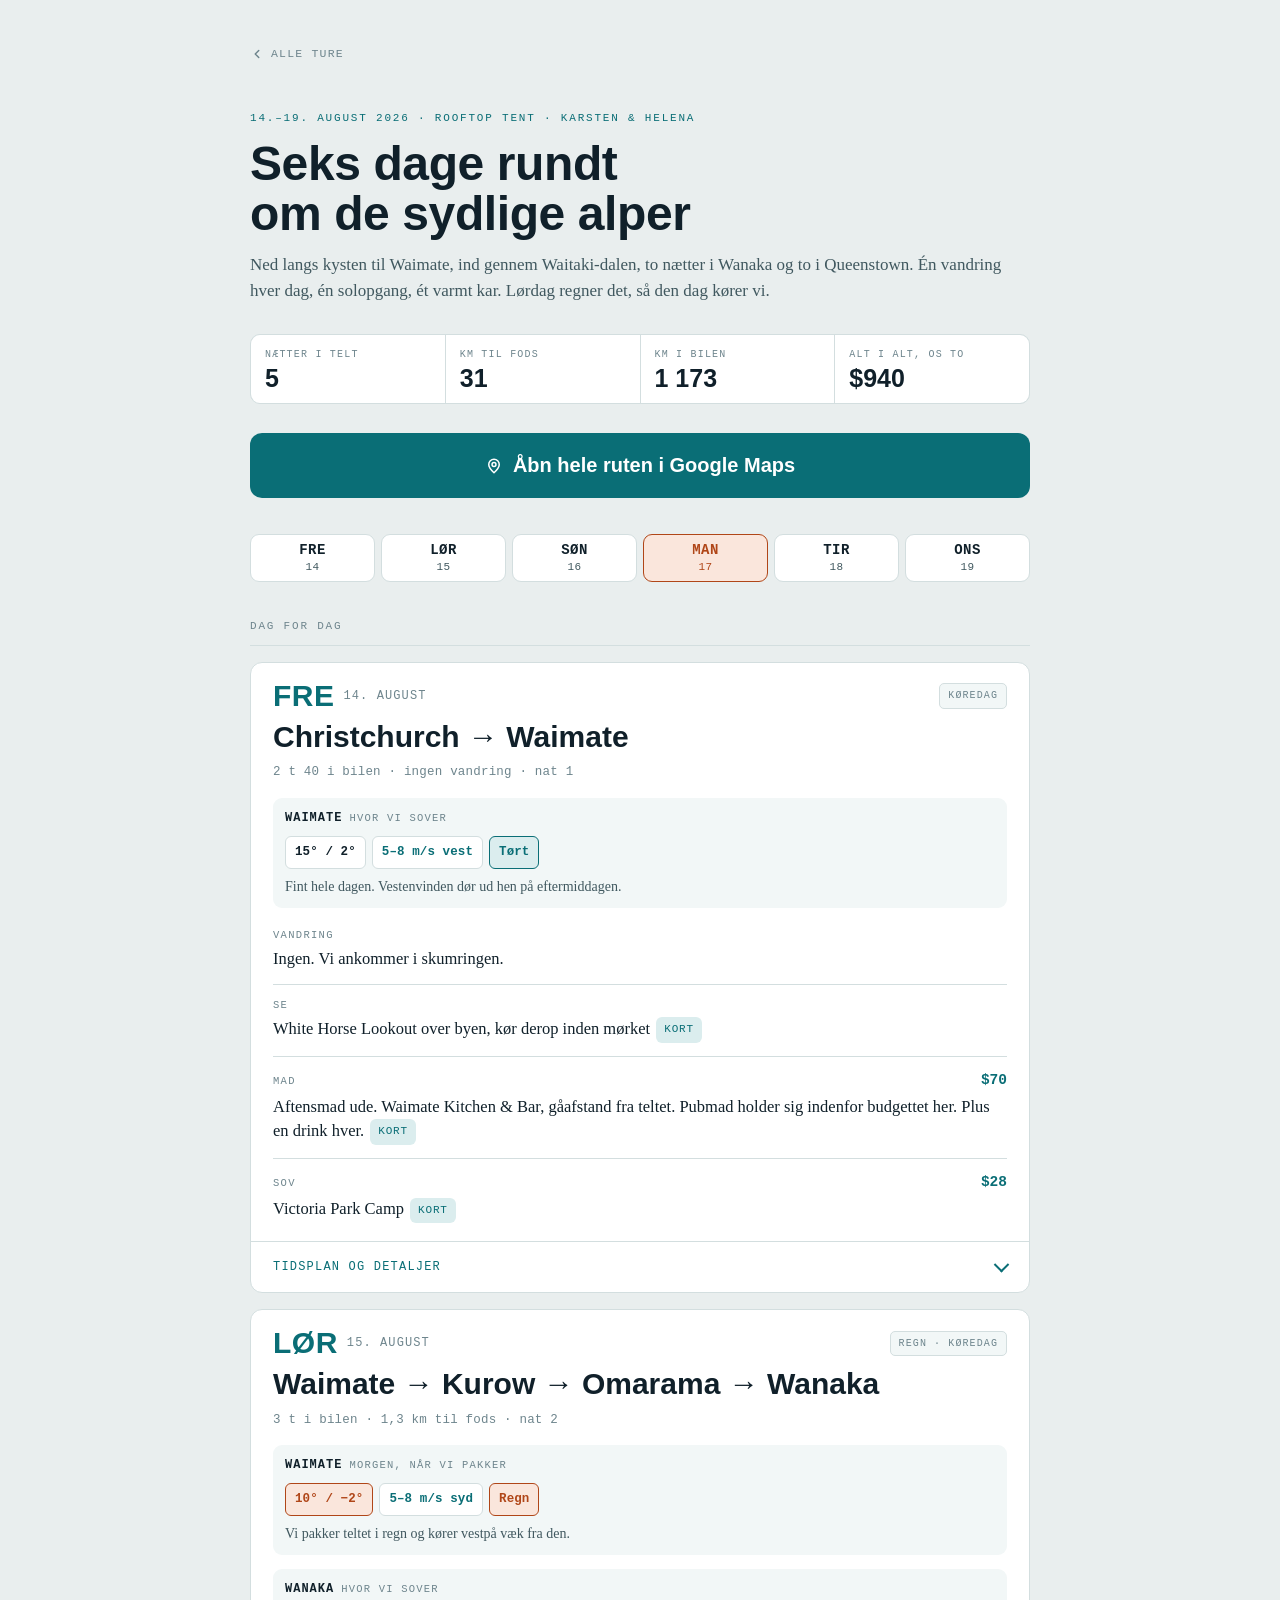
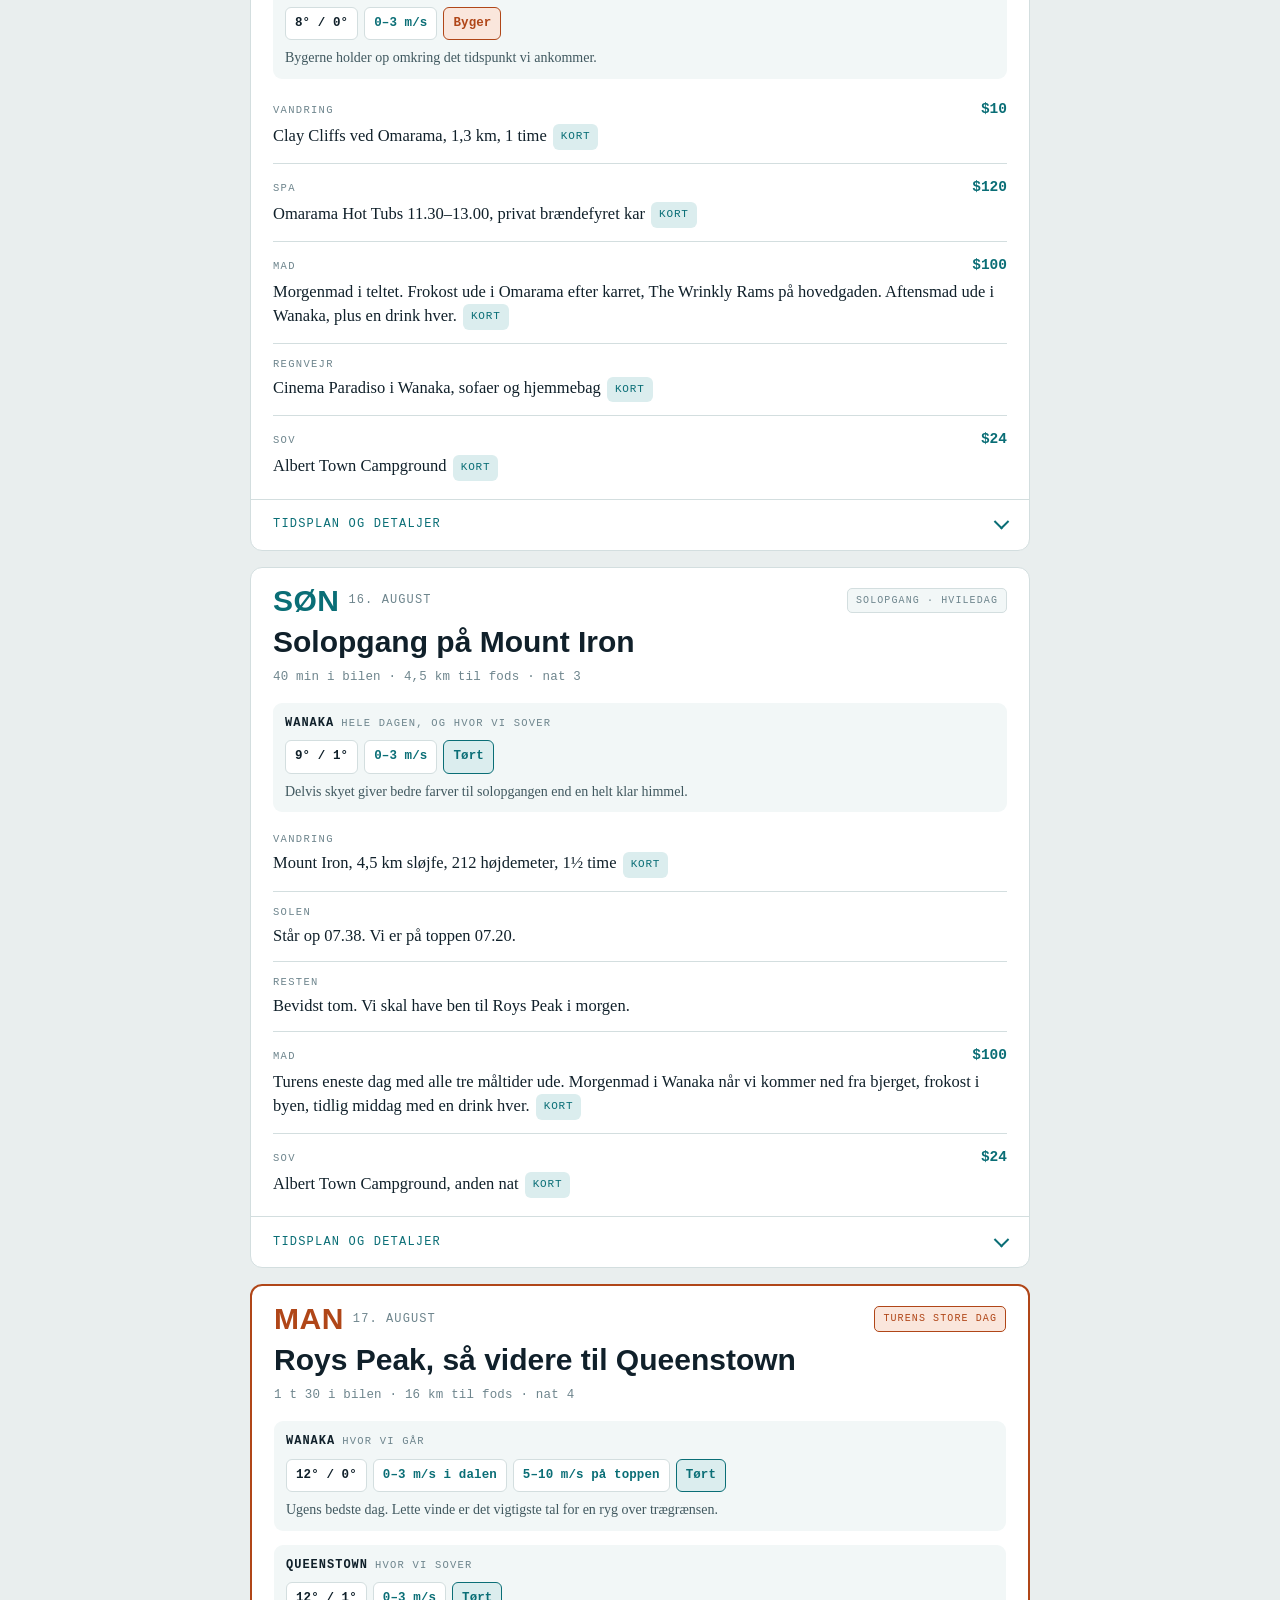
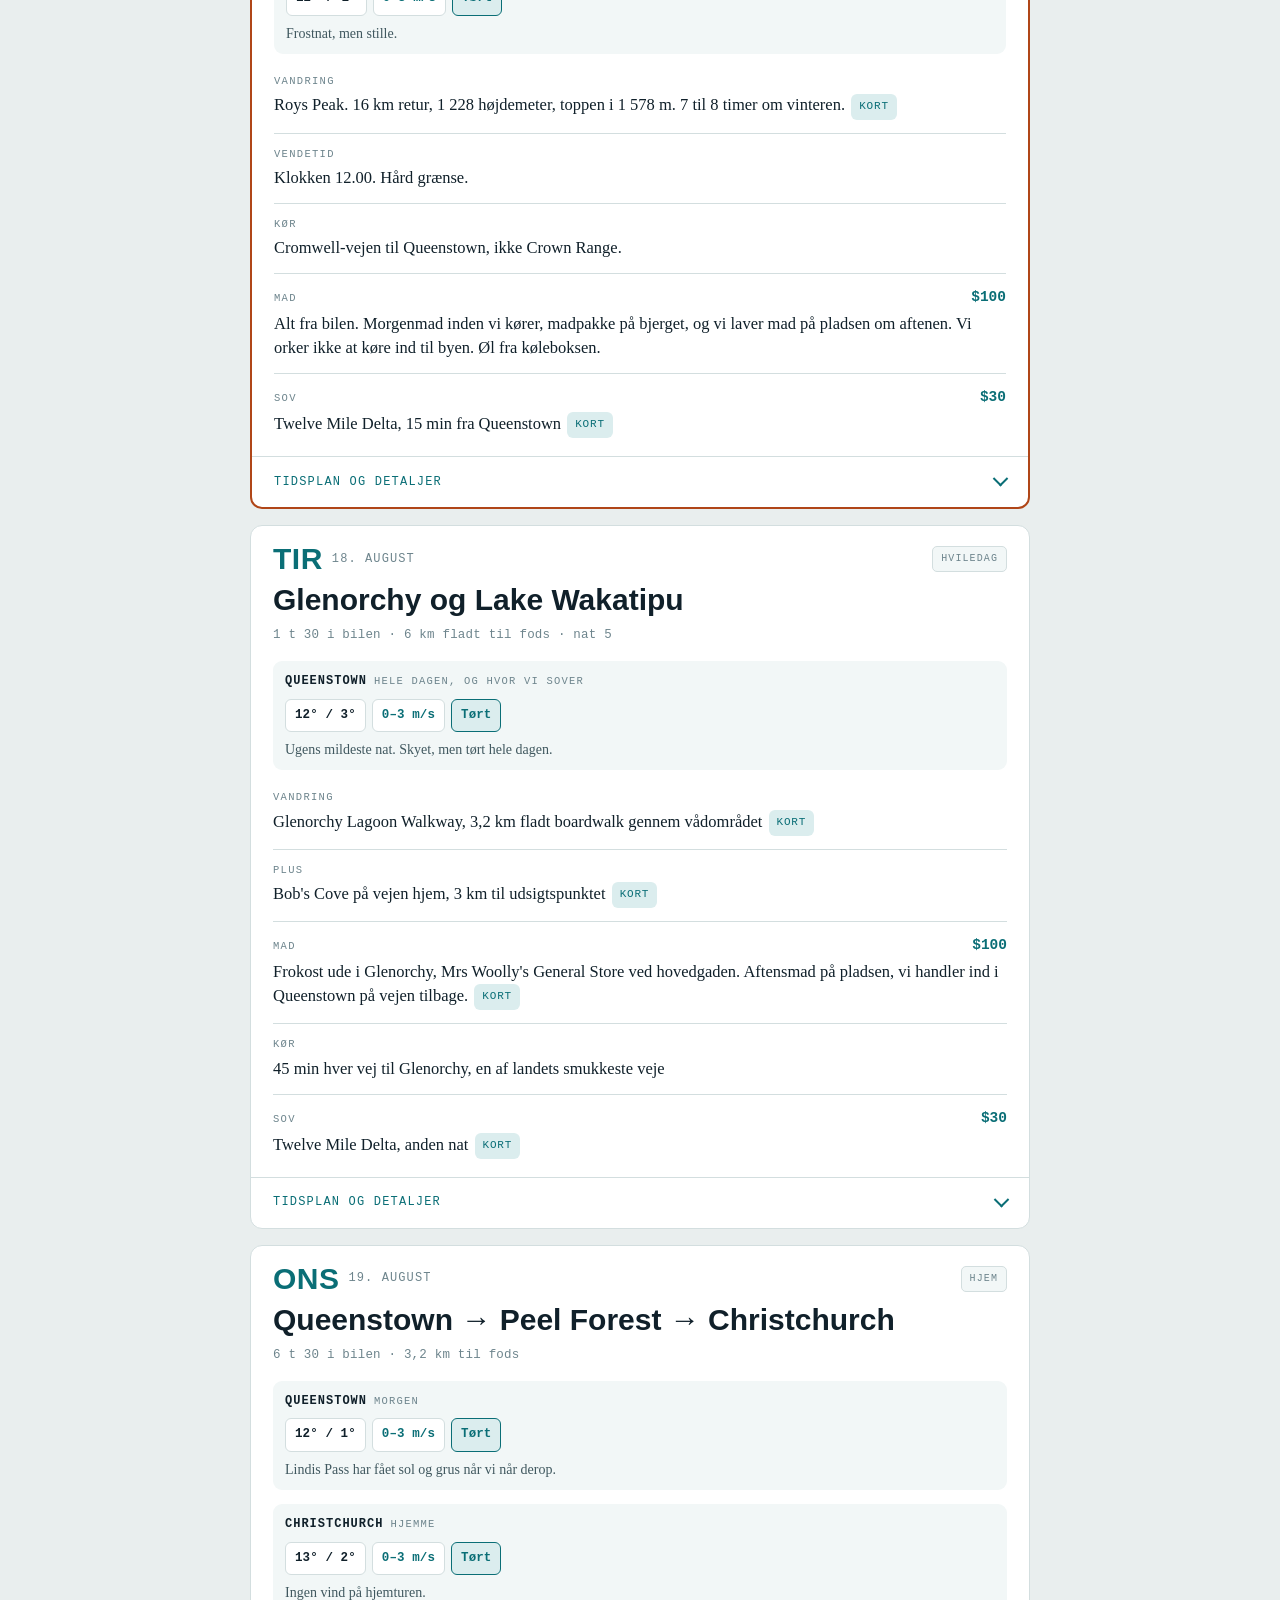
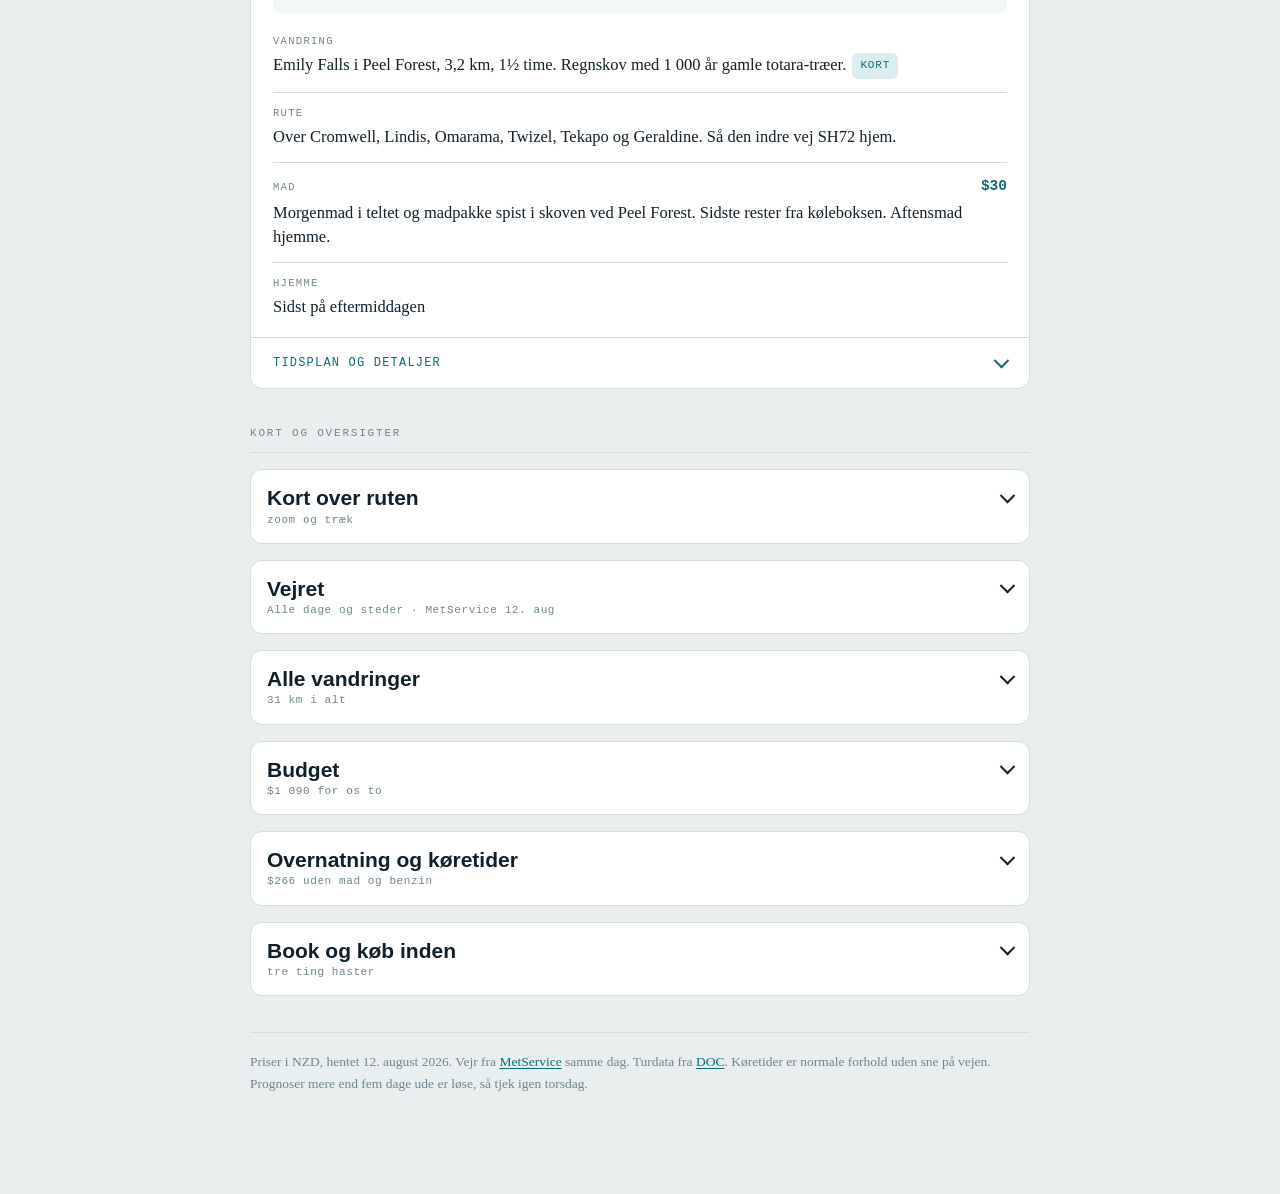
==== commit b6864c94: "Design: ret overlap i sektionsoverskrifter, læsbare dagkort på telefon - section fik flex-column og " ====
--- a/trips/2026-08-sydoeen.html
+++ b/trips/2026-08-sydoeen.html
@@ -35,13 +35,13 @@
     </a>
   </header>
 
-  <nav class="jump" aria-label="Spring til dag">
-    <a href="#fre">Fre 14</a>
-    <a href="#lor">Lør 15</a>
-    <a href="#son">Søn 16</a>
-    <a href="#man" class="hot">Man 17</a>
-    <a href="#tir">Tir 18</a>
-    <a href="#ons">Ons 19</a>
+    <nav class="jump" aria-label="Spring til dag">
+    <a href="#fre"><span>Fre</span>14</a>
+    <a href="#lor"><span>Lør</span>15</a>
+    <a href="#son"><span>Søn</span>16</a>
+    <a href="#man" class="hot"><span>Man</span>17</a>
+    <a href="#tir"><span>Tir</span>18</a>
+    <a href="#ons"><span>Ons</span>19</a>
   </nav>
 
   <section>
@@ -59,20 +59,21 @@
 
         <div class="wx">
           <div class="wx-row">
-            <div class="wx-place">Waimate <em>hvor vi sover</em></div>
+            <div class="wx-place"><strong>Waimate</strong>hvor vi sover</div>
             <div class="chips">
               <span class="chip">15° / 2°</span>
               <span class="chip wind">5–8 m/s vest</span>
-              <span class="chip dry">Tørt hele dagen</span>
-            </div>
+              <span class="chip dry">Tørt</span>
+            </div>
+              <p class="wx-note">Fint hele dagen. Vestenvinden dør ud hen på eftermiddagen.</p>
           </div>
         </div>
 
         <ul class="keys">
-          <li><b>Vandring</b><span class="val">Ingen. Vi ankommer i skumringen.</span></li>
-          <li><b>Se</b><span class="val">White Horse Lookout over byen, kør derop inden mørket <a class="pin" href="https://www.google.com/maps/search/?api=1&amp;query=White+Horse+Lookout+Waimate" target="_blank" rel="noopener noreferrer">Kort</a></span></li>
-          <li><b>Mad</b><span class="val">Aftensmad ude. Waimate Kitchen &amp; Bar, gåafstand fra teltet. Pubmad holder sig indenfor budgettet her. Plus en drink hver. <a class="pin" href="https://www.google.com/maps/search/?api=1&amp;query=The+Waimate+Kitchen+and+Bar" target="_blank" rel="noopener noreferrer">Kort</a></span><span class="cost">$70</span></li>
-          <li><b>Sov</b><span class="val">Victoria Park Camp <a class="pin" href="https://www.google.com/maps/search/?api=1&amp;query=Victoria+Park+Camping+Ground+Waimate" target="_blank" rel="noopener noreferrer">Kort</a></span><span class="cost">$28</span></li>
+          <li><div class="k-top"><b>Vandring</b></div><div class="val">Ingen. Vi ankommer i skumringen.</div></li>
+          <li><div class="k-top"><b>Se</b></div><div class="val">White Horse Lookout over byen, kør derop inden mørket <a class="pin" href="https://www.google.com/maps/search/?api=1&amp;query=White+Horse+Lookout+Waimate" target="_blank" rel="noopener noreferrer">Kort</a></div></li>
+          <li><div class="k-top"><b>Mad</b><span class="cost">$70</span></div><div class="val">Aftensmad ude. Waimate Kitchen &amp; Bar, gåafstand fra teltet. Pubmad holder sig indenfor budgettet her. Plus en drink hver. <a class="pin" href="https://www.google.com/maps/search/?api=1&amp;query=The+Waimate+Kitchen+and+Bar" target="_blank" rel="noopener noreferrer">Kort</a></div></li>
+          <li><div class="k-top"><b>Sov</b><span class="cost">$28</span></div><div class="val">Victoria Park Camp <a class="pin" href="https://www.google.com/maps/search/?api=1&amp;query=Victoria+Park+Camping+Ground+Waimate" target="_blank" rel="noopener noreferrer">Kort</a></div></li>
         </ul>
 
         <details>
@@ -100,29 +101,31 @@
 
         <div class="wx">
           <div class="wx-row">
-            <div class="wx-place">Waimate <em>morgen, når vi pakker</em></div>
+            <div class="wx-place"><strong>Waimate</strong>morgen, når vi pakker</div>
             <div class="chips">
               <span class="chip cold">10° / −2°</span>
               <span class="chip wind">5–8 m/s syd</span>
-              <span class="chip wet">Regn fra morgenen</span>
-            </div>
-          </div>
-          <div class="wx-row">
-            <div class="wx-place">Wanaka <em>hvor vi sover</em></div>
+              <span class="chip wet">Regn</span>
+            </div>
+              <p class="wx-note">Vi pakker teltet i regn og kører vestpå væk fra den.</p>
+          </div>
+          <div class="wx-row">
+            <div class="wx-place"><strong>Wanaka</strong>hvor vi sover</div>
             <div class="chips">
               <span class="chip">8° / 0°</span>
               <span class="chip wind">0–3 m/s</span>
-              <span class="chip wet">Byger til middag</span>
-            </div>
+              <span class="chip wet">Byger</span>
+            </div>
+              <p class="wx-note">Bygerne holder op omkring det tidspunkt vi ankommer.</p>
           </div>
         </div>
 
         <ul class="keys">
-          <li><b>Vandring</b><span class="val">Clay Cliffs ved Omarama, 1,3 km, 1 time <a class="pin" href="https://www.google.com/maps/search/?api=1&amp;query=Clay+Cliffs+Omarama" target="_blank" rel="noopener noreferrer">Kort</a></span><span class="cost">$10</span></li>
-          <li><b>Spa</b><span class="val">Omarama Hot Tubs 11.30–13.00, privat brændefyret kar <a class="pin" href="https://www.google.com/maps/search/?api=1&amp;query=Omarama+Hot+Tubs" target="_blank" rel="noopener noreferrer">Kort</a></span><span class="cost">$120</span></li>
-          <li><b>Mad</b><span class="val">Morgenmad i teltet. Frokost ude i Omarama efter karret, The Wrinkly Rams på hovedgaden. Aftensmad ude i Wanaka, plus en drink hver. <a class="pin" href="https://www.google.com/maps/search/?api=1&amp;query=The+Wrinkly+Rams+Omarama" target="_blank" rel="noopener noreferrer">Kort</a></span><span class="cost">$100</span></li>
-          <li><b>Regnvejr</b><span class="val">Cinema Paradiso i Wanaka, sofaer og hjemmebag <a class="pin" href="https://www.google.com/maps/search/?api=1&amp;query=Cinema+Paradiso+Wanaka" target="_blank" rel="noopener noreferrer">Kort</a></span></li>
-          <li><b>Sov</b><span class="val">Albert Town Campground <a class="pin" href="https://www.google.com/maps/search/?api=1&amp;query=Albert+Town+Campground+Wanaka" target="_blank" rel="noopener noreferrer">Kort</a></span><span class="cost">$24</span></li>
+          <li><div class="k-top"><b>Vandring</b><span class="cost">$10</span></div><div class="val">Clay Cliffs ved Omarama, 1,3 km, 1 time <a class="pin" href="https://www.google.com/maps/search/?api=1&amp;query=Clay+Cliffs+Omarama" target="_blank" rel="noopener noreferrer">Kort</a></div></li>
+          <li><div class="k-top"><b>Spa</b><span class="cost">$120</span></div><div class="val">Omarama Hot Tubs 11.30–13.00, privat brændefyret kar <a class="pin" href="https://www.google.com/maps/search/?api=1&amp;query=Omarama+Hot+Tubs" target="_blank" rel="noopener noreferrer">Kort</a></div></li>
+          <li><div class="k-top"><b>Mad</b><span class="cost">$100</span></div><div class="val">Morgenmad i teltet. Frokost ude i Omarama efter karret, The Wrinkly Rams på hovedgaden. Aftensmad ude i Wanaka, plus en drink hver. <a class="pin" href="https://www.google.com/maps/search/?api=1&amp;query=The+Wrinkly+Rams+Omarama" target="_blank" rel="noopener noreferrer">Kort</a></div></li>
+          <li><div class="k-top"><b>Regnvejr</b></div><div class="val">Cinema Paradiso i Wanaka, sofaer og hjemmebag <a class="pin" href="https://www.google.com/maps/search/?api=1&amp;query=Cinema+Paradiso+Wanaka" target="_blank" rel="noopener noreferrer">Kort</a></div></li>
+          <li><div class="k-top"><b>Sov</b><span class="cost">$24</span></div><div class="val">Albert Town Campground <a class="pin" href="https://www.google.com/maps/search/?api=1&amp;query=Albert+Town+Campground+Wanaka" target="_blank" rel="noopener noreferrer">Kort</a></div></li>
         </ul>
 
         <details>
@@ -152,21 +155,22 @@
 
         <div class="wx">
           <div class="wx-row">
-            <div class="wx-place">Wanaka <em>hele dagen, og hvor vi sover</em></div>
+            <div class="wx-place"><strong>Wanaka</strong>hele dagen, og hvor vi sover</div>
             <div class="chips">
               <span class="chip">9° / 1°</span>
               <span class="chip wind">0–3 m/s</span>
-              <span class="chip dry">Delvis skyet, tørt</span>
-            </div>
+              <span class="chip dry">Tørt</span>
+            </div>
+              <p class="wx-note">Delvis skyet giver bedre farver til solopgangen end en helt klar himmel.</p>
           </div>
         </div>
 
         <ul class="keys">
-          <li><b>Vandring</b><span class="val">Mount Iron, 4,5 km sløjfe, 212 højdemeter, 1½ time <a class="pin" href="https://www.google.com/maps/search/?api=1&amp;query=Mount+Iron+Track+car+park+Wanaka" target="_blank" rel="noopener noreferrer">Kort</a></span></li>
-          <li><b>Solen</b><span class="val">Står op 07.38. Vi er på toppen 07.20.</span></li>
-          <li><b>Resten</b><span class="val">Bevidst tom. Vi skal have ben til Roys Peak i morgen.</span></li>
-          <li><b>Mad</b><span class="val">Turens eneste dag med alle tre måltider ude. Morgenmad i Wanaka når vi kommer ned fra bjerget, frokost i byen, tidlig middag med en drink hver. <a class="pin" href="https://www.google.com/maps/search/?api=1&amp;query=cafes+Ardmore+Street+Wanaka" target="_blank" rel="noopener noreferrer">Kort</a></span><span class="cost">$100</span></li>
-          <li><b>Sov</b><span class="val">Albert Town Campground, anden nat <a class="pin" href="https://www.google.com/maps/search/?api=1&amp;query=Albert+Town+Campground+Wanaka" target="_blank" rel="noopener noreferrer">Kort</a></span><span class="cost">$24</span></li>
+          <li><div class="k-top"><b>Vandring</b></div><div class="val">Mount Iron, 4,5 km sløjfe, 212 højdemeter, 1½ time <a class="pin" href="https://www.google.com/maps/search/?api=1&amp;query=Mount+Iron+Track+car+park+Wanaka" target="_blank" rel="noopener noreferrer">Kort</a></div></li>
+          <li><div class="k-top"><b>Solen</b></div><div class="val">Står op 07.38. Vi er på toppen 07.20.</div></li>
+          <li><div class="k-top"><b>Resten</b></div><div class="val">Bevidst tom. Vi skal have ben til Roys Peak i morgen.</div></li>
+          <li><div class="k-top"><b>Mad</b><span class="cost">$100</span></div><div class="val">Turens eneste dag med alle tre måltider ude. Morgenmad i Wanaka når vi kommer ned fra bjerget, frokost i byen, tidlig middag med en drink hver. <a class="pin" href="https://www.google.com/maps/search/?api=1&amp;query=cafes+Ardmore+Street+Wanaka" target="_blank" rel="noopener noreferrer">Kort</a></div></li>
+          <li><div class="k-top"><b>Sov</b><span class="cost">$24</span></div><div class="val">Albert Town Campground, anden nat <a class="pin" href="https://www.google.com/maps/search/?api=1&amp;query=Albert+Town+Campground+Wanaka" target="_blank" rel="noopener noreferrer">Kort</a></div></li>
         </ul>
 
         <details>
@@ -196,30 +200,32 @@
 
         <div class="wx">
           <div class="wx-row">
-            <div class="wx-place">Wanaka <em>hvor vi går</em></div>
+            <div class="wx-place"><strong>Wanaka</strong>hvor vi går</div>
             <div class="chips">
               <span class="chip">12° / 0°</span>
               <span class="chip wind">0–3 m/s i dalen</span>
               <span class="chip wind">5–10 m/s på toppen</span>
-              <span class="chip dry">Delvis skyet</span>
-            </div>
-          </div>
-          <div class="wx-row">
-            <div class="wx-place">Queenstown <em>hvor vi sover</em></div>
+              <span class="chip dry">Tørt</span>
+            </div>
+              <p class="wx-note">Ugens bedste dag. Lette vinde er det vigtigste tal for en ryg over trægrænsen.</p>
+          </div>
+          <div class="wx-row">
+            <div class="wx-place"><strong>Queenstown</strong>hvor vi sover</div>
             <div class="chips">
               <span class="chip">12° / 1°</span>
               <span class="chip wind">0–3 m/s</span>
-              <span class="chip dry">Delvis skyet</span>
-            </div>
+              <span class="chip dry">Tørt</span>
+            </div>
+              <p class="wx-note">Frostnat, men stille.</p>
           </div>
         </div>
 
         <ul class="keys">
-          <li><b>Vandring</b><span class="val">Roys Peak. 16 km retur, 1 228 højdemeter, toppen i 1 578 m. 7 til 8 timer om vinteren. <a class="pin" href="https://www.google.com/maps/search/?api=1&amp;query=Roys+Peak+Track+car+park+Wanaka" target="_blank" rel="noopener noreferrer">Kort</a></span></li>
-          <li><b>Vendetid</b><span class="val">Klokken 12.00. Hård grænse.</span></li>
-          <li><b>Kør</b><span class="val">Cromwell-vejen til Queenstown, ikke Crown Range.</span></li>
-          <li><b>Mad</b><span class="val">Alt fra bilen. Morgenmad inden vi kører, madpakke på bjerget, og vi laver mad på pladsen om aftenen. Vi orker ikke at køre ind til byen. Øl fra køleboksen.</span><span class="cost">$100</span></li>
-          <li><b>Sov</b><span class="val">Twelve Mile Delta, 15 min fra Queenstown <a class="pin" href="https://www.google.com/maps/search/?api=1&amp;query=Twelve+Mile+Delta+Campsite+Queenstown" target="_blank" rel="noopener noreferrer">Kort</a></span><span class="cost">$30</span></li>
+          <li><div class="k-top"><b>Vandring</b></div><div class="val">Roys Peak. 16 km retur, 1 228 højdemeter, toppen i 1 578 m. 7 til 8 timer om vinteren. <a class="pin" href="https://www.google.com/maps/search/?api=1&amp;query=Roys+Peak+Track+car+park+Wanaka" target="_blank" rel="noopener noreferrer">Kort</a></div></li>
+          <li><div class="k-top"><b>Vendetid</b></div><div class="val">Klokken 12.00. Hård grænse.</div></li>
+          <li><div class="k-top"><b>Kør</b></div><div class="val">Cromwell-vejen til Queenstown, ikke Crown Range.</div></li>
+          <li><div class="k-top"><b>Mad</b><span class="cost">$100</span></div><div class="val">Alt fra bilen. Morgenmad inden vi kører, madpakke på bjerget, og vi laver mad på pladsen om aftenen. Vi orker ikke at køre ind til byen. Øl fra køleboksen.</div></li>
+          <li><div class="k-top"><b>Sov</b><span class="cost">$30</span></div><div class="val">Twelve Mile Delta, 15 min fra Queenstown <a class="pin" href="https://www.google.com/maps/search/?api=1&amp;query=Twelve+Mile+Delta+Campsite+Queenstown" target="_blank" rel="noopener noreferrer">Kort</a></div></li>
         </ul>
 
         <details>
@@ -252,21 +258,22 @@
 
         <div class="wx">
           <div class="wx-row">
-            <div class="wx-place">Queenstown <em>hele dagen, og hvor vi sover</em></div>
+            <div class="wx-place"><strong>Queenstown</strong>hele dagen, og hvor vi sover</div>
             <div class="chips">
               <span class="chip">12° / 3°</span>
               <span class="chip wind">0–3 m/s</span>
-              <span class="chip dry">Skyet, tørt</span>
-            </div>
+              <span class="chip dry">Tørt</span>
+            </div>
+              <p class="wx-note">Ugens mildeste nat. Skyet, men tørt hele dagen.</p>
           </div>
         </div>
 
         <ul class="keys">
-          <li><b>Vandring</b><span class="val">Glenorchy Lagoon Walkway, 3,2 km fladt boardwalk gennem vådområdet <a class="pin" href="https://www.google.com/maps/search/?api=1&amp;query=Glenorchy+Lagoon+Walkway" target="_blank" rel="noopener noreferrer">Kort</a></span></li>
-          <li><b>Plus</b><span class="val">Bob's Cove på vejen hjem, 3 km til udsigtspunktet <a class="pin" href="https://www.google.com/maps/search/?api=1&amp;query=Bobs+Cove+Track+car+park+Queenstown" target="_blank" rel="noopener noreferrer">Kort</a></span></li>
-          <li><b>Mad</b><span class="val">Frokost ude i Glenorchy, Mrs Woolly's General Store ved hovedgaden. Aftensmad på pladsen, vi handler ind i Queenstown på vejen tilbage. <a class="pin" href="https://www.google.com/maps/search/?api=1&amp;query=Mrs+Woollys+General+Store+Glenorchy" target="_blank" rel="noopener noreferrer">Kort</a></span><span class="cost">$100</span></li>
-          <li><b>Kør</b><span class="val">45 min hver vej til Glenorchy, en af landets smukkeste veje</span></li>
-          <li><b>Sov</b><span class="val">Twelve Mile Delta, anden nat <a class="pin" href="https://www.google.com/maps/search/?api=1&amp;query=Twelve+Mile+Delta+Campsite+Queenstown" target="_blank" rel="noopener noreferrer">Kort</a></span><span class="cost">$30</span></li>
+          <li><div class="k-top"><b>Vandring</b></div><div class="val">Glenorchy Lagoon Walkway, 3,2 km fladt boardwalk gennem vådområdet <a class="pin" href="https://www.google.com/maps/search/?api=1&amp;query=Glenorchy+Lagoon+Walkway" target="_blank" rel="noopener noreferrer">Kort</a></div></li>
+          <li><div class="k-top"><b>Plus</b></div><div class="val">Bob's Cove på vejen hjem, 3 km til udsigtspunktet <a class="pin" href="https://www.google.com/maps/search/?api=1&amp;query=Bobs+Cove+Track+car+park+Queenstown" target="_blank" rel="noopener noreferrer">Kort</a></div></li>
+          <li><div class="k-top"><b>Mad</b><span class="cost">$100</span></div><div class="val">Frokost ude i Glenorchy, Mrs Woolly's General Store ved hovedgaden. Aftensmad på pladsen, vi handler ind i Queenstown på vejen tilbage. <a class="pin" href="https://www.google.com/maps/search/?api=1&amp;query=Mrs+Woollys+General+Store+Glenorchy" target="_blank" rel="noopener noreferrer">Kort</a></div></li>
+          <li><div class="k-top"><b>Kør</b></div><div class="val">45 min hver vej til Glenorchy, en af landets smukkeste veje</div></li>
+          <li><div class="k-top"><b>Sov</b><span class="cost">$30</span></div><div class="val">Twelve Mile Delta, anden nat <a class="pin" href="https://www.google.com/maps/search/?api=1&amp;query=Twelve+Mile+Delta+Campsite+Queenstown" target="_blank" rel="noopener noreferrer">Kort</a></div></li>
         </ul>
 
         <details>
@@ -297,28 +304,30 @@
 
         <div class="wx">
           <div class="wx-row">
-            <div class="wx-place">Queenstown <em>morgen</em></div>
+            <div class="wx-place"><strong>Queenstown</strong>morgen</div>
             <div class="chips">
               <span class="chip">12° / 1°</span>
               <span class="chip wind">0–3 m/s</span>
-              <span class="chip dry">Delvis skyet</span>
-            </div>
-          </div>
-          <div class="wx-row">
-            <div class="wx-place">Christchurch <em>hjemme</em></div>
+              <span class="chip dry">Tørt</span>
+            </div>
+              <p class="wx-note">Lindis Pass har fået sol og grus når vi når derop.</p>
+          </div>
+          <div class="wx-row">
+            <div class="wx-place"><strong>Christchurch</strong>hjemme</div>
             <div class="chips">
               <span class="chip">13° / 2°</span>
               <span class="chip wind">0–3 m/s</span>
-              <span class="chip dry">Delvis skyet</span>
-            </div>
+              <span class="chip dry">Tørt</span>
+            </div>
+              <p class="wx-note">Ingen vind på hjemturen.</p>
           </div>
         </div>
 
         <ul class="keys">
-          <li><b>Vandring</b><span class="val">Emily Falls i Peel Forest, 3,2 km, 1½ time. Regnskov med 1 000 år gamle totara-træer. <a class="pin" href="https://www.google.com/maps/search/?api=1&amp;query=Emily+Falls+Track+Peel+Forest" target="_blank" rel="noopener noreferrer">Kort</a></span></li>
-          <li><b>Rute</b><span class="val">Over Cromwell, Lindis, Omarama, Twizel, Tekapo og Geraldine. Så den indre vej SH72 hjem.</span></li>
-          <li><b>Mad</b><span class="val">Morgenmad i teltet og madpakke spist i skoven ved Peel Forest. Sidste rester fra køleboksen. Aftensmad hjemme.</span><span class="cost">$30</span></li>
-          <li><b>Hjemme</b><span class="val">Sidst på eftermiddagen</span></li>
+          <li><div class="k-top"><b>Vandring</b></div><div class="val">Emily Falls i Peel Forest, 3,2 km, 1½ time. Regnskov med 1 000 år gamle totara-træer. <a class="pin" href="https://www.google.com/maps/search/?api=1&amp;query=Emily+Falls+Track+Peel+Forest" target="_blank" rel="noopener noreferrer">Kort</a></div></li>
+          <li><div class="k-top"><b>Rute</b></div><div class="val">Over Cromwell, Lindis, Omarama, Twizel, Tekapo og Geraldine. Så den indre vej SH72 hjem.</div></li>
+          <li><div class="k-top"><b>Mad</b><span class="cost">$30</span></div><div class="val">Morgenmad i teltet og madpakke spist i skoven ved Peel Forest. Sidste rester fra køleboksen. Aftensmad hjemme.</div></li>
+          <li><div class="k-top"><b>Hjemme</b></div><div class="val">Sidst på eftermiddagen</div></li>
         </ul>
 
         <details>
@@ -445,7 +454,7 @@
 
     <div class="panel">
       <details>
-        <summary><span class="lead">Vejret, alle dage og steder</span> <span class="hint">MetService, 12. aug</span></summary>
+        <summary><span class="lead">Vejret</span> <span class="hint">Alle dage og steder · MetService 12. aug</span></summary>
         <div class="det-body">
           <div class="tscroll wxtable">
             <table>
@@ -572,7 +581,7 @@
 
     <div class="panel">
       <details>
-        <summary><span class="lead">Overnatning og køretider</span> <span class="hint">$266 uden mad</span></summary>
+        <summary><span class="lead">Overnatning og køretider</span> <span class="hint">$266 uden mad og benzin</span></summary>
         <div class="det-body">
           <div class="tscroll">
             <table>
--- a/assets/style.css
+++ b/assets/style.css
@@ -149,43 +149,48 @@
 /* ---------- springmenu ---------- */
 
 nav.jump {
-  display: flex;
-  gap: 7px;
-  overflow-x: auto;
-  padding: 4px 14px 6px;
-  margin: 0 -14px;
-  scrollbar-width: none;
-}
-nav.jump::-webkit-scrollbar { display: none; }
+  display: grid;
+  grid-template-columns: repeat(6, 1fr);
+  gap: 6px;
+}
 
 nav.jump a {
-  flex: none;
-  font-family: var(--mono);
-  font-size: 12px;
-  letter-spacing: 1px;
+  font-family: var(--mono);
+  font-size: 11px;
+  letter-spacing: .4px;
   text-transform: uppercase;
   text-decoration: none;
   color: var(--ink-2);
   background: var(--card);
   border: 1px solid var(--line);
-  border-radius: 999px;
-  padding: 9px 14px;
-  min-height: 38px;
-  display: inline-flex;
-  align-items: center;
-}
-nav.jump a.hot { color: var(--alpine); border-color: var(--alpine); }
-
-/* ---------- sektionsoverskrift ---------- */
+  border-radius: 9px;
+  padding: 8px 2px;
+  min-height: 48px;
+  display: flex;
+  flex-direction: column;
+  align-items: center;
+  justify-content: center;
+  gap: 2px;
+  line-height: 1.1;
+}
+nav.jump a span { font-size: 14px; font-weight: 600; color: var(--ink); }
+nav.jump a.hot { color: var(--alpine); border-color: var(--alpine); background: var(--alpine-2); }
+nav.jump a.hot span { color: var(--alpine); }
+
+/* ---------- sektioner ---------- */
+
+section { display: flex; flex-direction: column; gap: 16px; }
 
 h2.sec {
-  font-family: var(--display);
-  font-size: 13px;
-  font-weight: 600;
-  letter-spacing: 2px;
-  text-transform: uppercase;
-  color: var(--muted);
-  margin: 0 0 -12px;
+  font-family: var(--mono);
+  font-size: 11px;
+  font-weight: 400;
+  letter-spacing: 1.8px;
+  text-transform: uppercase;
+  color: var(--muted);
+  margin: 0;
+  padding-bottom: 10px;
+  border-bottom: 1px solid var(--line);
 }
 
 /* ---------- dagkort ---------- */
@@ -202,34 +207,56 @@
 
 .day.big { border-color: var(--alpine); border-width: 2px; }
 
-.day-head { padding: 16px 16px 0; display: flex; flex-direction: column; gap: 8px; }
-.day-id { display: flex; align-items: baseline; gap: 10px; }
-
-.dow { font-family: var(--display); font-size: 26px; font-weight: 600; line-height: 1; letter-spacing: .5px; color: var(--accent); }
+.day-head { padding: 18px 16px 0; display: flex; flex-direction: column; gap: 9px; }
+.day-id { display: flex; align-items: center; gap: 9px; flex-wrap: wrap; }
+
+.dow { font-family: var(--display); font-size: 27px; font-weight: 600; line-height: 1; letter-spacing: .5px; color: var(--accent); }
 .day.big .dow { color: var(--alpine); }
 .date { font-family: var(--mono); font-size: 12px; letter-spacing: 1.1px; text-transform: uppercase; color: var(--muted); }
-.tagline { margin-left: auto; font-family: var(--mono); font-size: 10.5px; letter-spacing: 1.1px; text-transform: uppercase; color: var(--muted); }
-
-h3.day-title { font-family: var(--display); font-size: 26px; font-weight: 600; line-height: 1.12; margin: 0; text-wrap: balance; }
-.day-sum { margin: 0; font-family: var(--mono); font-size: 13px; color: var(--muted); letter-spacing: .2px; }
+
+.tagline {
+  margin-left: auto;
+  font-family: var(--mono);
+  font-size: 10px;
+  letter-spacing: 1.1px;
+  text-transform: uppercase;
+  color: var(--muted);
+  background: var(--soft);
+  border: 1px solid var(--line);
+  border-radius: 5px;
+  padding: 4px 8px;
+  white-space: nowrap;
+}
+.day.big .tagline { color: var(--alpine); background: var(--alpine-2); border-color: var(--alpine); }
+
+h3.day-title { font-family: var(--display); font-size: 27px; font-weight: 600; line-height: 1.14; margin: 0; text-wrap: balance; }
+.day-sum { margin: 0; font-family: var(--mono); font-size: 12.5px; color: var(--muted); letter-spacing: .2px; line-height: 1.5; }
 
 /* ---------- vejr i et dagkort ---------- */
 
-.wx { padding: 14px 16px 0; display: flex; flex-direction: column; gap: 10px; }
-.wx-row { display: flex; flex-direction: column; gap: 6px; }
+.wx { padding: 16px 16px 0; display: flex; flex-direction: column; gap: 14px; }
+
+.wx-row {
+  display: flex;
+  flex-direction: column;
+  gap: 8px;
+  background: var(--soft);
+  border-radius: 9px;
+  padding: 11px 12px;
+}
 
 .wx-place {
   font-family: var(--mono);
-  font-size: 11.5px;
-  letter-spacing: 1.1px;
-  text-transform: uppercase;
-  color: var(--muted);
-  display: flex;
-  align-items: center;
-  gap: 8px;
+  font-size: 10.5px;
+  letter-spacing: 1.2px;
+  text-transform: uppercase;
+  color: var(--muted);
+  display: flex;
+  align-items: baseline;
+  gap: 7px;
   flex-wrap: wrap;
 }
-.wx-place em { font-style: normal; color: var(--ink-2); text-transform: none; letter-spacing: 0; font-family: var(--body); font-size: 13px; }
+.wx-place strong { color: var(--ink); font-weight: 600; font-size: 12px; letter-spacing: 1px; }
 
 .chips { display: flex; flex-wrap: wrap; gap: 6px; }
 
@@ -237,46 +264,51 @@
   font-family: var(--mono);
   font-size: 12.5px;
   font-weight: 600;
-  letter-spacing: .2px;
-  padding: 6px 10px;
-  border-radius: 7px;
-  background: var(--soft);
+  letter-spacing: .1px;
+  padding: 6px 9px;
+  border-radius: 6px;
+  background: var(--card);
   color: var(--ink);
   border: 1px solid var(--line);
   font-variant-numeric: tabular-nums;
   white-space: nowrap;
 }
 .chip.cold { color: var(--alpine); border-color: var(--alpine); background: var(--alpine-2); }
-.chip.wind { color: var(--accent); border-color: var(--line-2); }
+.chip.wind { color: var(--accent); }
 .chip.dry  { color: var(--accent); background: var(--accent-2); border-color: var(--accent); }
 .chip.wet  { color: var(--alpine); background: var(--alpine-2); border-color: var(--alpine); }
 
+.wx-note { margin: 0; font-size: 14px; color: var(--ink-2); line-height: 1.4; }
+
 /* ---------- nøglefakta ---------- */
 
-.keys { list-style: none; margin: 14px 0 0; padding: 0 16px; display: flex; flex-direction: column; }
+.keys { list-style: none; margin: 16px 0 0; padding: 0 16px; display: flex; flex-direction: column; }
 
 .keys li {
   display: flex;
-  flex-wrap: wrap;
-  align-items: baseline;
-  gap: 4px 10px;
-  padding: 11px 0;
+  flex-direction: column;
+  gap: 4px;
+  padding: 13px 0;
   border-top: 1px solid var(--line);
-  font-size: 16px;
-}
-.keys li:first-child { border-top: 0; }
+  font-size: 16.5px;
+  line-height: 1.45;
+}
+.keys li:first-child { border-top: 0; padding-top: 4px; }
+.keys li:last-child { padding-bottom: 4px; }
+
+.k-top { display: flex; align-items: baseline; gap: 10px; }
 
 .keys b {
   font-family: var(--mono);
   font-size: 10.5px;
-  letter-spacing: 1.2px;
+  letter-spacing: 1.3px;
   text-transform: uppercase;
   color: var(--muted);
   font-weight: 400;
-  flex: 0 0 66px;
-}
-.keys .val { flex: 1 1 180px; min-width: 0; }
-.keys .cost { font-family: var(--mono); font-size: 14px; font-weight: 600; color: var(--accent); margin-left: auto; }
+}
+.keys .cost { font-family: var(--mono); font-size: 14.5px; font-weight: 600; color: var(--accent); margin-left: auto; font-variant-numeric: tabular-nums; }
+.keys .val { min-width: 0; }
+.keys .val .pin { margin-left: 2px; }
 
 /* ---------- kortlink ---------- */
 
@@ -336,9 +368,19 @@
 
 .panel { background: var(--card); border: 1px solid var(--line); border-radius: 12px; overflow: hidden; }
 .panel > details { border-top: 0; }
-.panel summary { font-size: 13px; color: var(--ink); }
-.panel summary .lead { font-family: var(--display); font-size: 21px; font-weight: 600; letter-spacing: 0; text-transform: none; color: var(--ink); }
-.panel summary .hint { font-family: var(--mono); font-size: 11px; color: var(--muted); letter-spacing: .6px; text-transform: none; }
+
+.panel summary {
+  display: grid;
+  grid-template-columns: 1fr 16px;
+  align-items: center;
+  gap: 2px 14px;
+  font-size: 13px;
+  color: var(--ink);
+  padding: 16px;
+}
+.panel summary .lead { grid-column: 1; font-family: var(--display); font-size: 21px; font-weight: 600; line-height: 1.15; letter-spacing: 0; text-transform: none; color: var(--ink); }
+.panel summary .hint { grid-column: 1; font-family: var(--mono); font-size: 11px; color: var(--muted); letter-spacing: .6px; text-transform: none; line-height: 1.3; }
+.panel summary::after { grid-column: 2; grid-row: 1 / -1; margin-left: 0; justify-self: end; }
 
 /* ---------- tidslinje ---------- */
 
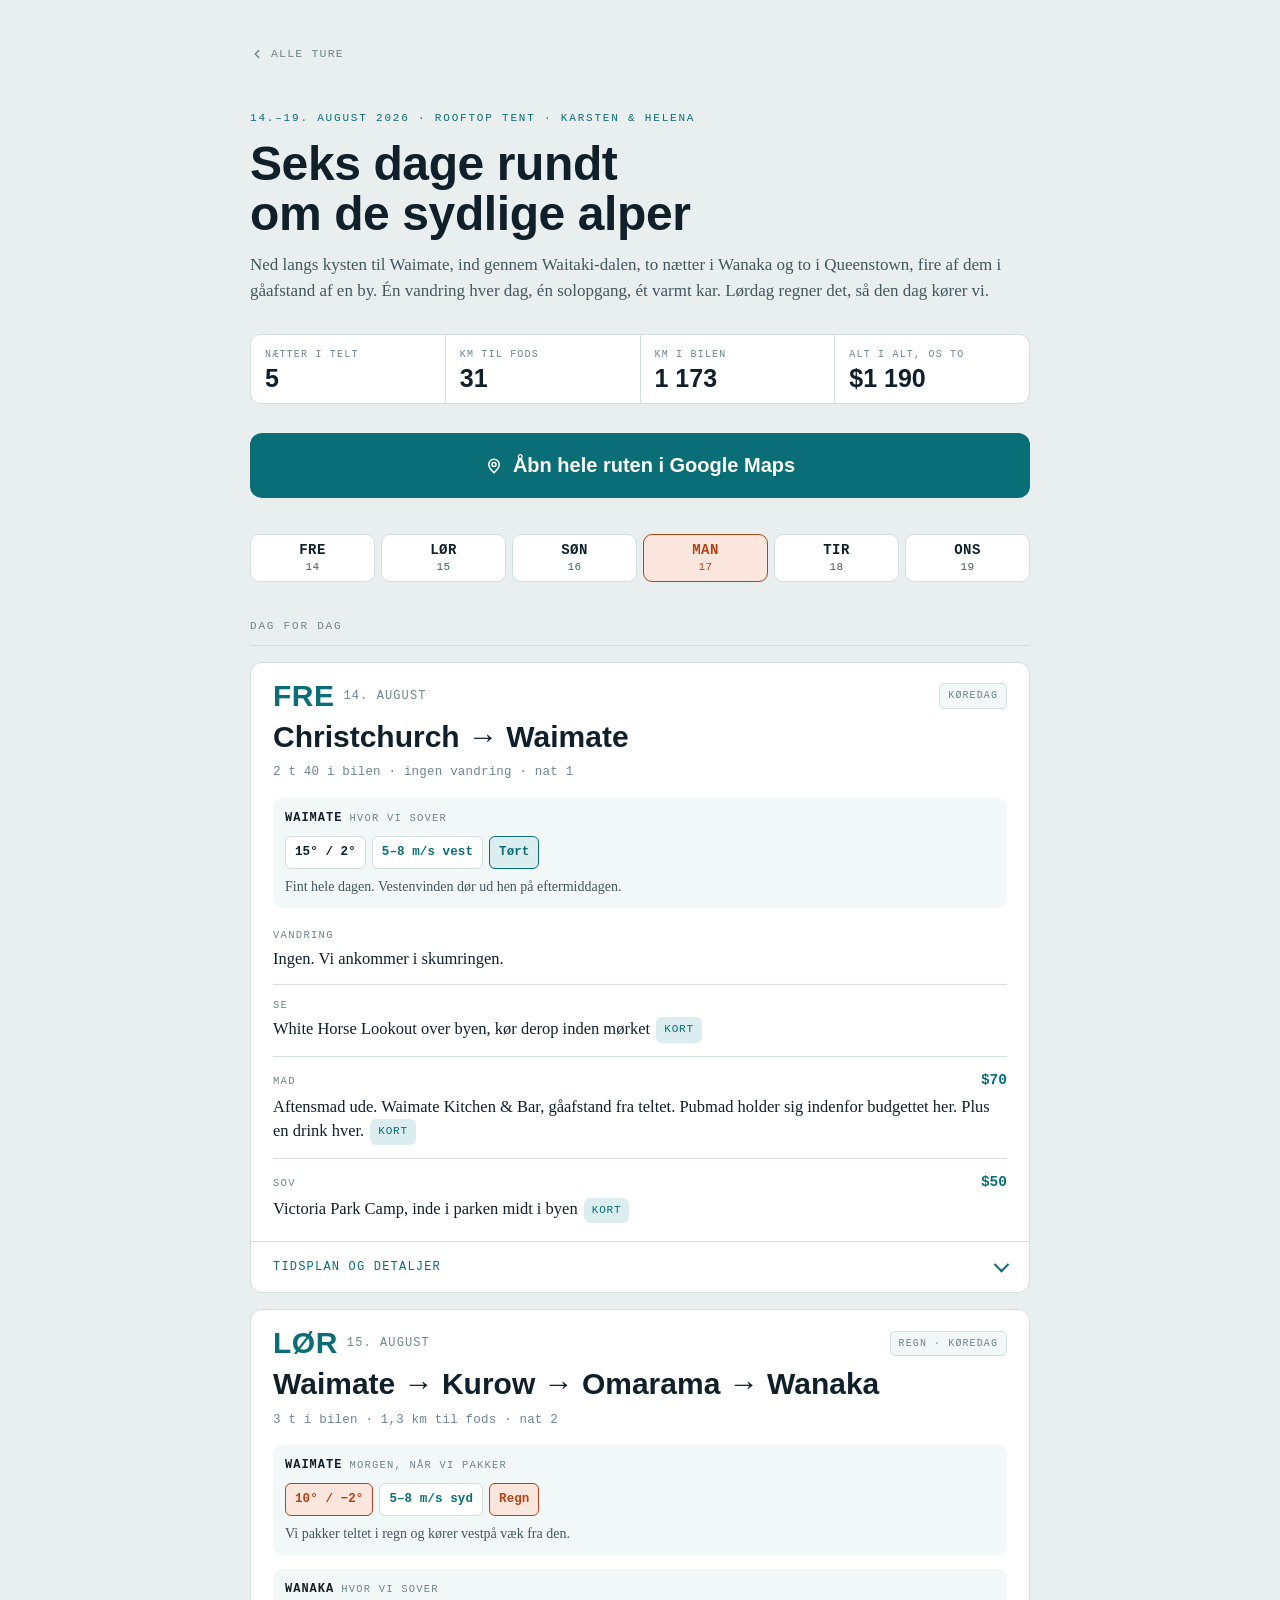
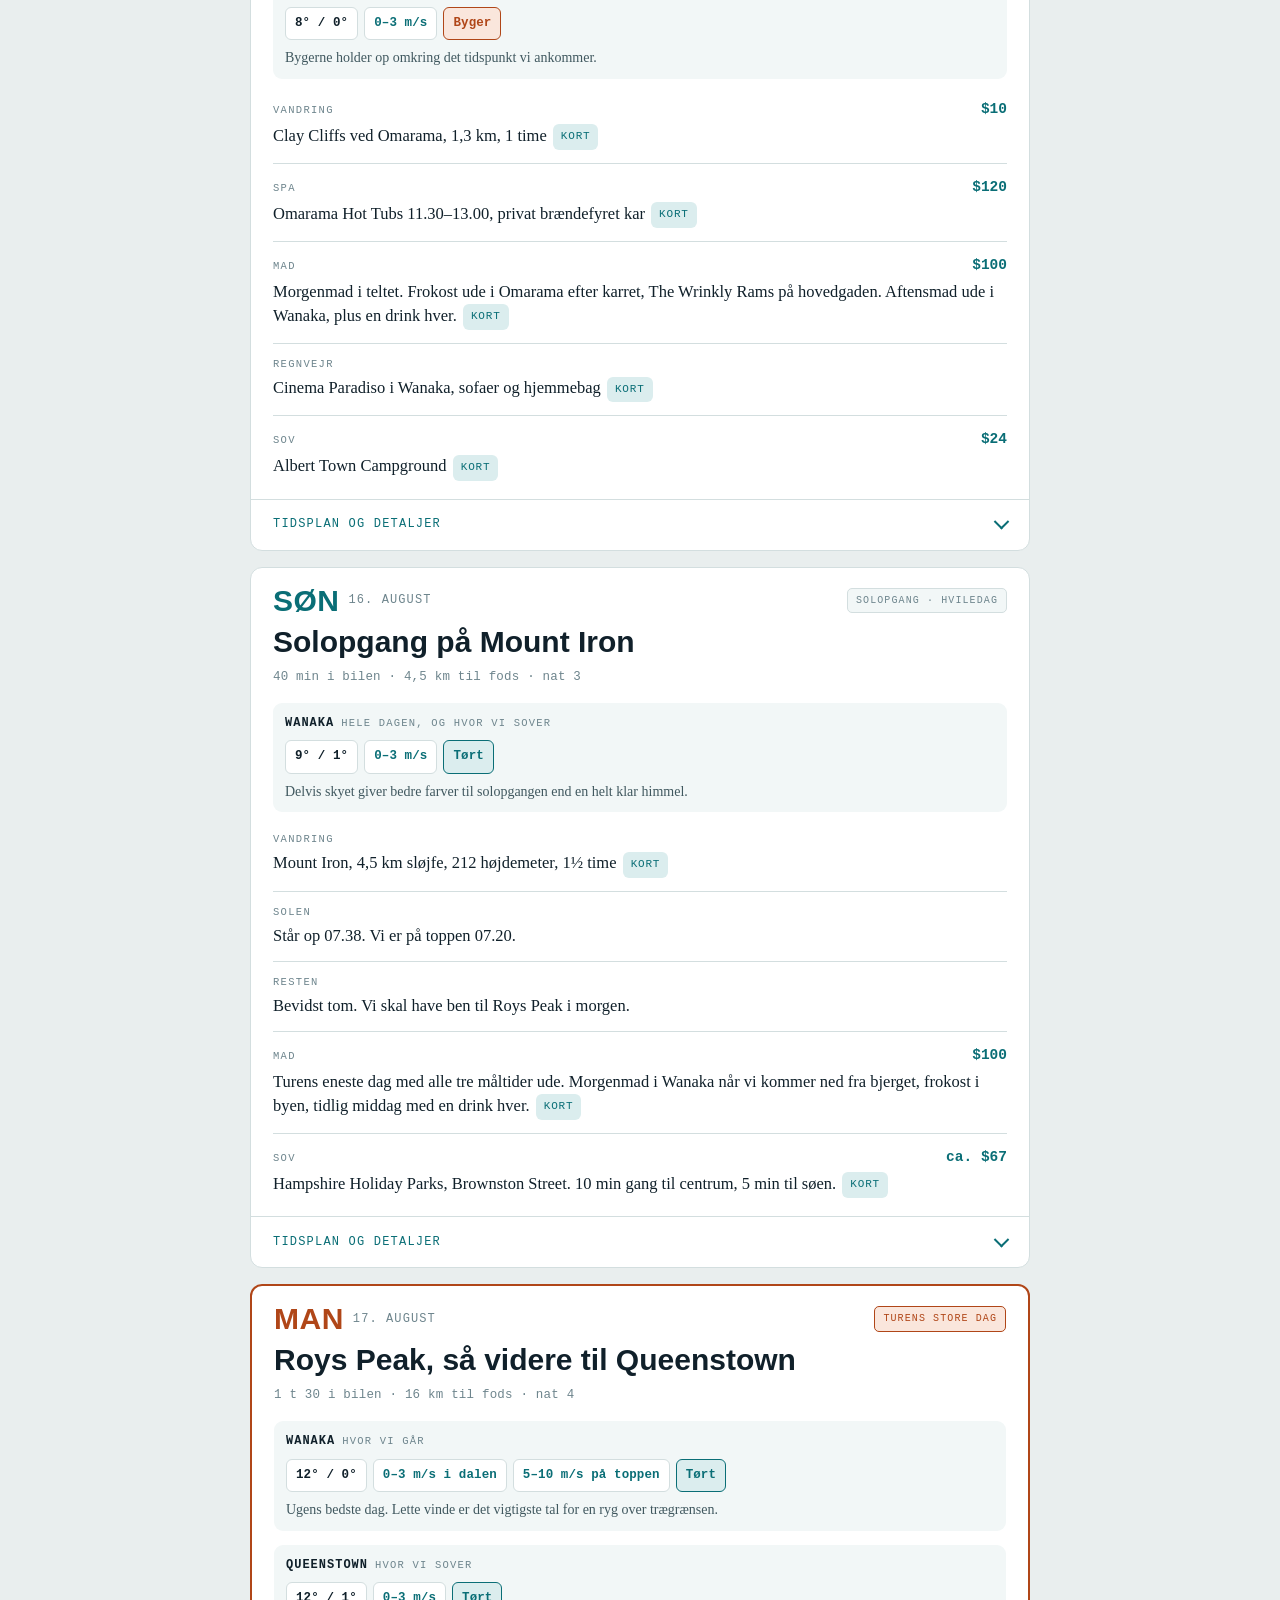
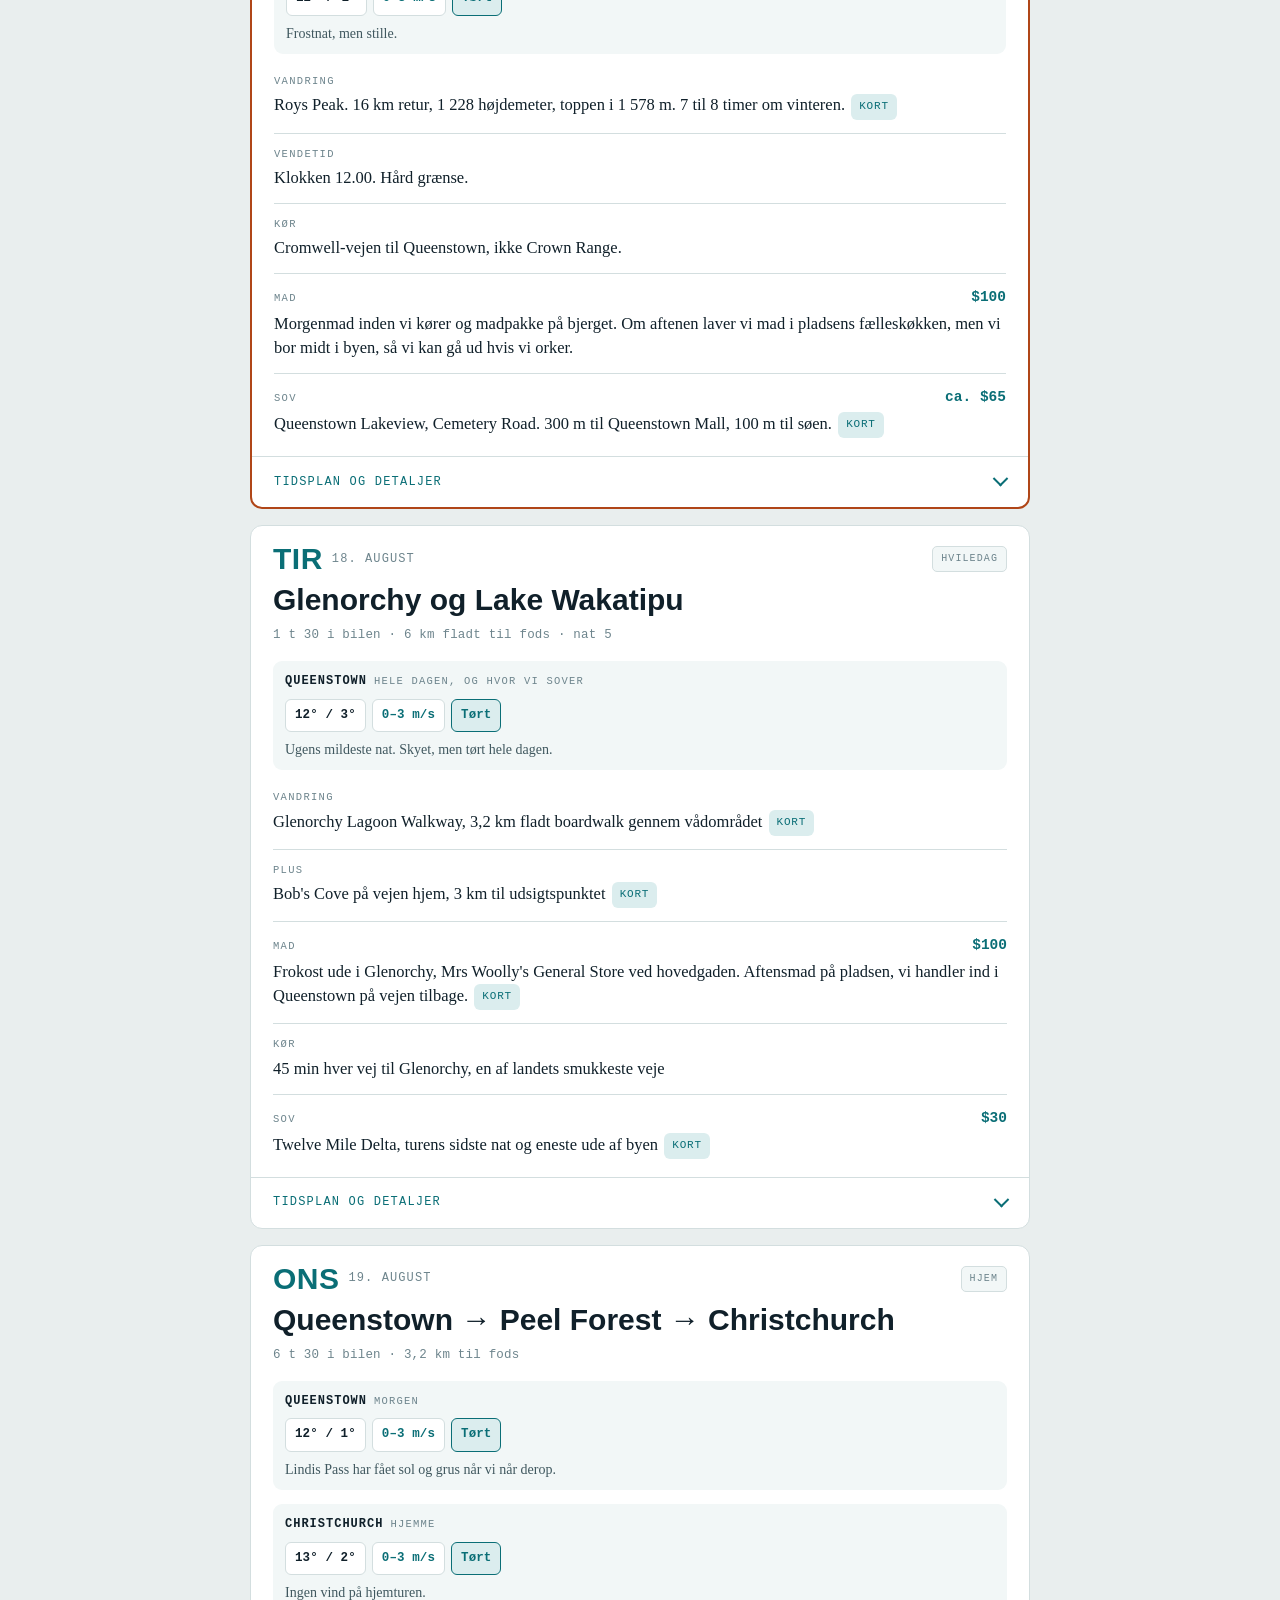
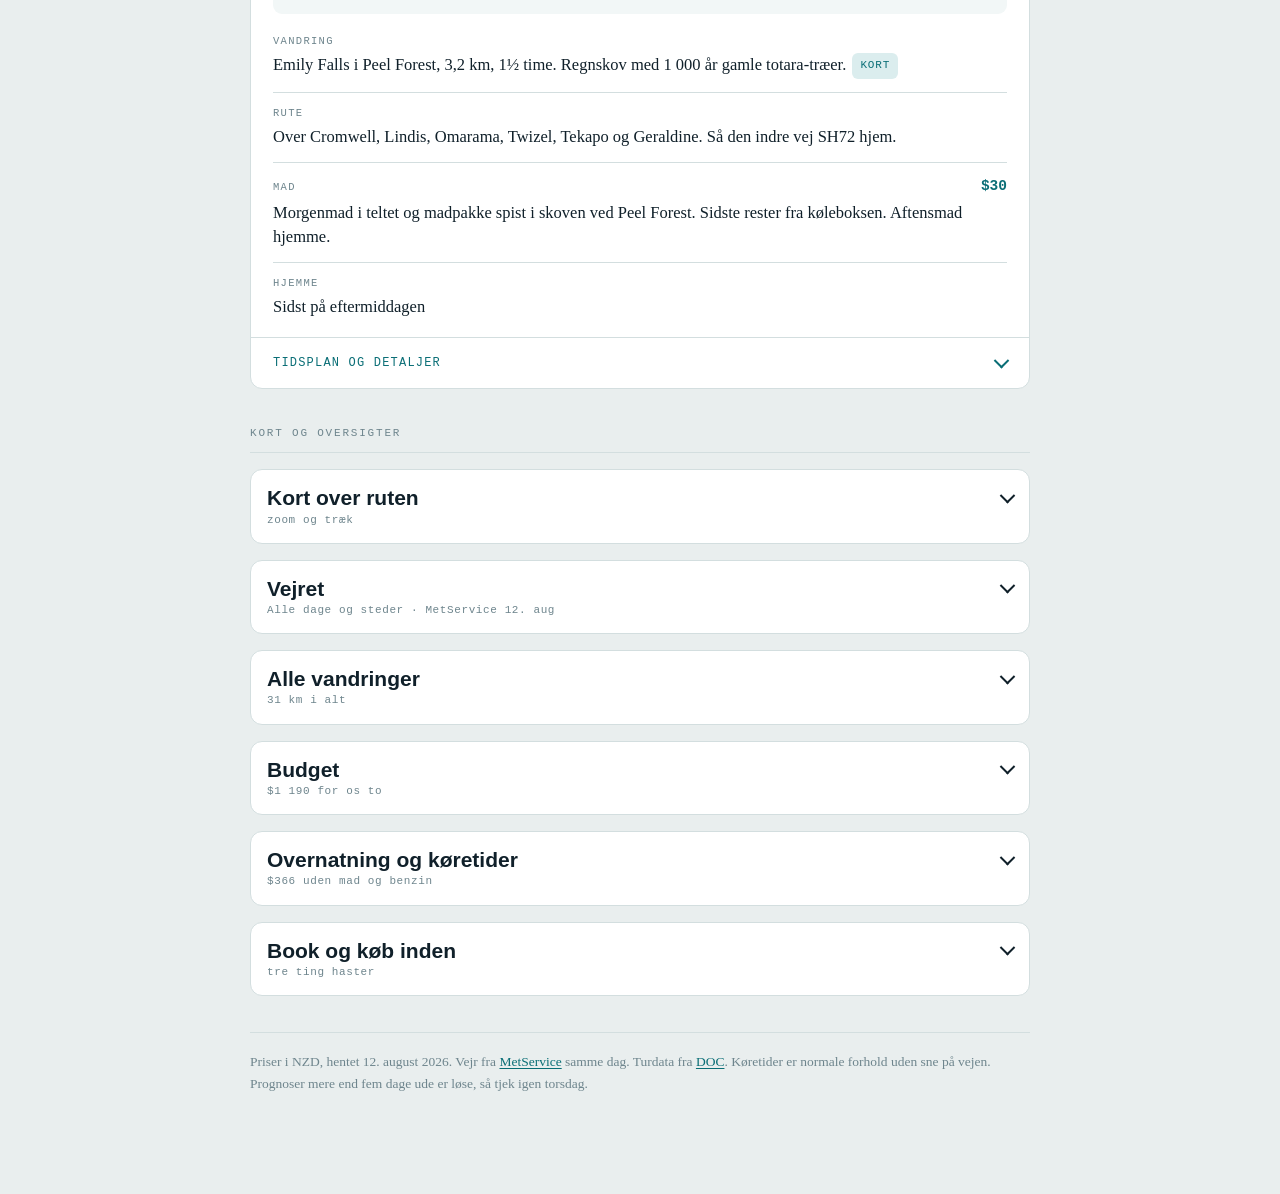
==== commit fee65914: "Overnatning: Waimate til rigtig pris, by-pladser i Wanaka og Queenstown - Waimate Victoria Park er $" ====
--- a/trips/2026-08-sydoeen.html
+++ b/trips/2026-08-sydoeen.html
@@ -20,13 +20,13 @@
   <header class="top">
     <p class="eyebrow">14.–19. august 2026 · rooftop tent · Karsten &amp; Helena</p>
     <h1>Seks dage rundt om de sydlige alper</h1>
-    <p class="standfirst">Ned langs kysten til Waimate, ind gennem Waitaki-dalen, to nætter i Wanaka og to i Queenstown. Én vandring hver dag, én solopgang, ét varmt kar. Lørdag regner det, så den dag kører vi.</p>
+    <p class="standfirst">Ned langs kysten til Waimate, ind gennem Waitaki-dalen, to nætter i Wanaka og to i Queenstown, fire af dem i gåafstand af en by. Én vandring hver dag, én solopgang, ét varmt kar. Lørdag regner det, så den dag kører vi.</p>
 
     <dl class="facts">
       <div class="fact"><dt>Nætter i telt</dt><dd>5</dd></div>
       <div class="fact"><dt>Km til fods</dt><dd>31</dd></div>
       <div class="fact"><dt>Km i bilen</dt><dd>1 173</dd></div>
-      <div class="fact"><dt>Alt i alt, os to</dt><dd>$940</dd></div>
+      <div class="fact"><dt>Alt i alt, os to</dt><dd>$1 190</dd></div>
     </dl>
 
     <a class="cta" href="https://www.google.com/maps/dir/?api=1&amp;origin=Christchurch,New+Zealand&amp;destination=Christchurch,New+Zealand&amp;waypoints=Waimate,New+Zealand%7CKurow,New+Zealand%7COmarama,New+Zealand%7CWanaka,New+Zealand%7CQueenstown,New+Zealand&amp;travelmode=driving" target="_blank" rel="noopener noreferrer">
@@ -73,7 +73,7 @@
           <li><div class="k-top"><b>Vandring</b></div><div class="val">Ingen. Vi ankommer i skumringen.</div></li>
           <li><div class="k-top"><b>Se</b></div><div class="val">White Horse Lookout over byen, kør derop inden mørket <a class="pin" href="https://www.google.com/maps/search/?api=1&amp;query=White+Horse+Lookout+Waimate" target="_blank" rel="noopener noreferrer">Kort</a></div></li>
           <li><div class="k-top"><b>Mad</b><span class="cost">$70</span></div><div class="val">Aftensmad ude. Waimate Kitchen &amp; Bar, gåafstand fra teltet. Pubmad holder sig indenfor budgettet her. Plus en drink hver. <a class="pin" href="https://www.google.com/maps/search/?api=1&amp;query=The+Waimate+Kitchen+and+Bar" target="_blank" rel="noopener noreferrer">Kort</a></div></li>
-          <li><div class="k-top"><b>Sov</b><span class="cost">$28</span></div><div class="val">Victoria Park Camp <a class="pin" href="https://www.google.com/maps/search/?api=1&amp;query=Victoria+Park+Camping+Ground+Waimate" target="_blank" rel="noopener noreferrer">Kort</a></div></li>
+          <li><div class="k-top"><b>Sov</b><span class="cost">$50</span></div><div class="val">Victoria Park Camp, inde i parken midt i byen <a class="pin" href="https://www.google.com/maps/search/?api=1&amp;query=Victoria+Park+Camping+Ground+Waimate" target="_blank" rel="noopener noreferrer">Kort</a></div></li>
         </ul>
 
         <details>
@@ -170,7 +170,7 @@
           <li><div class="k-top"><b>Solen</b></div><div class="val">Står op 07.38. Vi er på toppen 07.20.</div></li>
           <li><div class="k-top"><b>Resten</b></div><div class="val">Bevidst tom. Vi skal have ben til Roys Peak i morgen.</div></li>
           <li><div class="k-top"><b>Mad</b><span class="cost">$100</span></div><div class="val">Turens eneste dag med alle tre måltider ude. Morgenmad i Wanaka når vi kommer ned fra bjerget, frokost i byen, tidlig middag med en drink hver. <a class="pin" href="https://www.google.com/maps/search/?api=1&amp;query=cafes+Ardmore+Street+Wanaka" target="_blank" rel="noopener noreferrer">Kort</a></div></li>
-          <li><div class="k-top"><b>Sov</b><span class="cost">$24</span></div><div class="val">Albert Town Campground, anden nat <a class="pin" href="https://www.google.com/maps/search/?api=1&amp;query=Albert+Town+Campground+Wanaka" target="_blank" rel="noopener noreferrer">Kort</a></div></li>
+          <li><div class="k-top"><b>Sov</b><span class="cost">ca. $67</span></div><div class="val">Hampshire Holiday Parks, Brownston Street. 10 min gang til centrum, 5 min til søen. <a class="pin" href="https://www.google.com/maps/search/?api=1&amp;query=Hampshire+Holiday+Parks+Wanaka+Brownston+Street" target="_blank" rel="noopener noreferrer">Kort</a></div></li>
         </ul>
 
         <details>
@@ -224,8 +224,8 @@
           <li><div class="k-top"><b>Vandring</b></div><div class="val">Roys Peak. 16 km retur, 1 228 højdemeter, toppen i 1 578 m. 7 til 8 timer om vinteren. <a class="pin" href="https://www.google.com/maps/search/?api=1&amp;query=Roys+Peak+Track+car+park+Wanaka" target="_blank" rel="noopener noreferrer">Kort</a></div></li>
           <li><div class="k-top"><b>Vendetid</b></div><div class="val">Klokken 12.00. Hård grænse.</div></li>
           <li><div class="k-top"><b>Kør</b></div><div class="val">Cromwell-vejen til Queenstown, ikke Crown Range.</div></li>
-          <li><div class="k-top"><b>Mad</b><span class="cost">$100</span></div><div class="val">Alt fra bilen. Morgenmad inden vi kører, madpakke på bjerget, og vi laver mad på pladsen om aftenen. Vi orker ikke at køre ind til byen. Øl fra køleboksen.</div></li>
-          <li><div class="k-top"><b>Sov</b><span class="cost">$30</span></div><div class="val">Twelve Mile Delta, 15 min fra Queenstown <a class="pin" href="https://www.google.com/maps/search/?api=1&amp;query=Twelve+Mile+Delta+Campsite+Queenstown" target="_blank" rel="noopener noreferrer">Kort</a></div></li>
+          <li><div class="k-top"><b>Mad</b><span class="cost">$100</span></div><div class="val">Morgenmad inden vi kører og madpakke på bjerget. Om aftenen laver vi mad i pladsens fælleskøkken, men vi bor midt i byen, så vi kan gå ud hvis vi orker.</div></li>
+          <li><div class="k-top"><b>Sov</b><span class="cost">ca. $65</span></div><div class="val">Queenstown Lakeview, Cemetery Road. 300 m til Queenstown Mall, 100 m til søen. <a class="pin" href="https://www.google.com/maps/search/?api=1&amp;query=Queenstown+Lakeview+Holiday+Park" target="_blank" rel="noopener noreferrer">Kort</a></div></li>
         </ul>
 
         <details>
@@ -239,7 +239,7 @@
               <li><time>11.45</time><span>Toppen.</span></li>
               <li><time>12.00</time><span><b>Vendetid.</b> Er vi ikke på toppen nu, vender vi hvor vi står.</span></li>
               <li><time>15.00</time><span>Nede. Mad og tørt tøj i Wanaka.</span></li>
-              <li><time>16.00</time><span>Kør mod Queenstown over Cromwell. Fremme 17.30.</span></li>
+              <li><time>16.00</time><span>Kør mod Queenstown over Cromwell. Fremme 17.30. Pladsen ligger i byen, 300 m fra Queenstown Mall, så vi kan gå ud og få en øl uden at køre.</span></li>
             </ul>
             <p class="note"><b>Ikke Crown Range.</b> Den fryser til igen omkring solnedgang, og vi sidder trætte i bilen efter syv timers gang. Cromwell-vejen tager en halv time længere og er en statsvej der bliver gruset. Den halve time er ikke værd at spare.</p>
             <p class="note"><b>Er ryggen op til toppen blank is, bliver vi ved udsigtspunktet.</b> Alt over 1 000 m er lavineterræn om vinteren, og rapporter fra august beskriver 20 til 35 cm sne på den øverste del og stien trampet til is. Udsigten er den samme fra udsigtspunktet.</p>
@@ -273,7 +273,7 @@
           <li><div class="k-top"><b>Plus</b></div><div class="val">Bob's Cove på vejen hjem, 3 km til udsigtspunktet <a class="pin" href="https://www.google.com/maps/search/?api=1&amp;query=Bobs+Cove+Track+car+park+Queenstown" target="_blank" rel="noopener noreferrer">Kort</a></div></li>
           <li><div class="k-top"><b>Mad</b><span class="cost">$100</span></div><div class="val">Frokost ude i Glenorchy, Mrs Woolly's General Store ved hovedgaden. Aftensmad på pladsen, vi handler ind i Queenstown på vejen tilbage. <a class="pin" href="https://www.google.com/maps/search/?api=1&amp;query=Mrs+Woollys+General+Store+Glenorchy" target="_blank" rel="noopener noreferrer">Kort</a></div></li>
           <li><div class="k-top"><b>Kør</b></div><div class="val">45 min hver vej til Glenorchy, en af landets smukkeste veje</div></li>
-          <li><div class="k-top"><b>Sov</b><span class="cost">$30</span></div><div class="val">Twelve Mile Delta, anden nat <a class="pin" href="https://www.google.com/maps/search/?api=1&amp;query=Twelve+Mile+Delta+Campsite+Queenstown" target="_blank" rel="noopener noreferrer">Kort</a></div></li>
+          <li><div class="k-top"><b>Sov</b><span class="cost">$30</span></div><div class="val">Twelve Mile Delta, turens sidste nat og eneste ude af byen <a class="pin" href="https://www.google.com/maps/search/?api=1&amp;query=Twelve+Mile+Delta+Campsite+Queenstown" target="_blank" rel="noopener noreferrer">Kort</a></div></li>
         </ul>
 
         <details>
@@ -284,7 +284,7 @@
               <li><time>10.30</time><span>Glenorchy Lagoon Walkway. Fladt boardwalk gennem vådområdet med Mt Earnslaw spejlet i lagunen. En til to timer.</span></li>
               <li><time>12.30</time><span>Frokost i Glenorchy.</span></li>
               <li><time>14.00</time><span>Bob's Cove på vejen tilbage, 14 km fra Queenstown. Kort sløjfe op til Picnic Point over den turkise vig.</span></li>
-              <li><time>15.30</time><span>Handl ind i Queenstown og kør ud til pladsen. Vi laver mad selv, Twelve Mile Delta ligger for langt ude til at køre frem og tilbage om aftenen.</span></li>
+              <li><time>15.30</time><span>Handl ind i Queenstown og kør ud til Twelve Mile Delta. Turens sidste nat er den eneste ude af byen, ved søbredden med Cecil Peak på den anden side. Vi laver mad selv.</span></li>
             </ul>
             <p class="note ok"><b>Begge ture er flade.</b> Det er meningen. Efter 16 km og 1 228 højdemeter i går er fladt gå den bedste restitution, og begge steder er blandt de smukkeste på hele turen uden at koste noget af benene.</p>
             <p class="note"><b>Drop Queenstown Hill og Ben Lomond.</b> Og ingen Onsen, vi har haft vores spa.</p>
@@ -506,7 +506,7 @@
 
     <div class="panel">
       <details>
-        <summary><span class="lead">Budget</span> <span class="hint">$1 090 for os to</span></summary>
+        <summary><span class="lead">Budget</span> <span class="hint">$1 190 for os to</span></summary>
         <div class="det-body">
 
           <div class="tscroll">
@@ -567,39 +567,39 @@
               <tbody>
                 <tr><td>Mad og drikke</td><td class="n">$500</td><td class="n">$250</td></tr>
                 <tr><td>Benzin</td><td class="n">$324</td><td class="n">$162</td></tr>
-                <tr><td>Camping, fem nætter</td><td class="n">$136</td><td class="n">$68</td></tr>
+                <tr><td>Camping, fem nætter</td><td class="n">$236</td><td class="n">$118</td></tr>
                 <tr><td>Omarama Hot Tubs</td><td class="n">$120</td><td class="n">$60</td></tr>
                 <tr><td>Clay Cliffs, pr. bil</td><td class="n">$10</td><td class="n">$5</td></tr>
-                <tr class="sum"><td>I alt</td><td class="n">$1 090</td><td class="n">$545</td></tr>
-              </tbody>
-            </table>
-          </div>
-          <p style="margin:0;font-size:15px;color:var(--muted)">Alle beløb i NZD. $182 pr. dag for jer to, altså $91 hver.</p>
+                <tr class="sum"><td>I alt</td><td class="n">$1 190</td><td class="n">$595</td></tr>
+              </tbody>
+            </table>
+          </div>
+          <p style="margin:0;font-size:15px;color:var(--muted)">Alle beløb i NZD. $198 pr. dag for jer to, altså $99 hver.</p>
         </div>
       </details>
     </div>
 
     <div class="panel">
       <details>
-        <summary><span class="lead">Overnatning og køretider</span> <span class="hint">$266 uden mad og benzin</span></summary>
+        <summary><span class="lead">Overnatning og køretider</span> <span class="hint">$366 uden mad og benzin</span></summary>
         <div class="det-body">
           <div class="tscroll">
             <table>
               <thead><tr><th>Nat</th><th>Sted</th><th class="n">For os to</th></tr></thead>
               <tbody>
-                <tr><td class="d">1 · fre</td><td>Victoria Park, Waimate</td><td class="n">$28</td></tr>
-                <tr><td class="d">2 · lør</td><td>Albert Town, Wanaka</td><td class="n">$24</td></tr>
-                <tr><td class="d">3 · søn</td><td>Albert Town, Wanaka</td><td class="n">$24</td></tr>
-                <tr><td class="d">4 · man</td><td>Twelve Mile Delta</td><td class="n">$30</td></tr>
-                <tr><td class="d">5 · tir</td><td>Twelve Mile Delta</td><td class="n">$30</td></tr>
+                <tr><td class="d">1 · fre</td><td>Victoria Park, Waimate<br /><span style="font-size:12px;color:var(--muted)">$25 pr. person, bekræftet på prislisten</span></td><td class="n">$50</td></tr>
+                <tr><td class="d">2 · lør</td><td>Albert Town, Wanaka<br /><span style="font-size:12px;color:var(--muted)">10 min fra byen, $12 pr. person, ikke bekræftet</span></td><td class="n">$24</td></tr>
+                <tr><td class="d">3 · søn</td><td>Hampshire Holiday Parks, Wanaka<br /><span style="font-size:12px;color:var(--muted)">Brownston St, 10 min gang til centrum</span></td><td class="n">ca. $67</td></tr>
+                <tr><td class="d">4 · man</td><td>Queenstown Lakeview<br /><span style="font-size:12px;color:var(--muted)">Cemetery Rd, 300 m til Queenstown Mall</span></td><td class="n">ca. $65</td></tr>
+                <tr><td class="d">5 · tir</td><td>Twelve Mile Delta, DOC<br /><span style="font-size:12px;color:var(--muted)">$15 pr. person, bekræftet på DOC</span></td><td class="n">$30</td></tr>
                 <tr><td class="d">Lør</td><td>Omarama Hot Tubs, 90 min</td><td class="n">$120</td></tr>
                 <tr><td class="d">Lør</td><td>Clay Cliffs, pr. bil</td><td class="n">$10</td></tr>
-                <tr class="sum"><td class="d">I alt</td><td>Alt undtagen mad og benzin</td><td class="n">$266</td></tr>
-              </tbody>
-            </table>
-          </div>
-
-          <p class="note"><b>To priser skal ringes efter.</b> Waimate District Council offentliggør ikke prisen på Victoria Park, tredjepart siger $14 pr. person. Ring 03 689 0000. Albert Town oplyser heller ingen pris, man betaler med Eftpos ved indkørslen, tredjepart siger $11 til $12. Ring 03 443 7883. Omarama og Twelve Mile Delta står på udbyderens egen side og på DOC.</p>
+                <tr class="sum"><td class="d">I alt</td><td>Alt undtagen mad og benzin</td><td class="n">$366</td></tr>
+              </tbody>
+            </table>
+          </div>
+
+          <p class="note"><b>Tre priser skal ringes efter.</b> Ingen af de tre holiday parks lægger sitepriser på nettet, de ligger bag bookingsystemerne. Hampshire i Wanaka og Queenstown Lakeview er skøn ud fra tredjepart, og Albert Town er også kun tredjepart. Waimate viste sig at koste $25 og ikke $14 som tredjepart sagde, så ring inden I regner med tallene.<br /><br />Hampshire Wanaka og Albert Town: <b>03 443 7883</b>. Queenstown Lakeview: <b>03 442 7252</b>. Waimate District Council: <b>03 689 0000</b>. Twelve Mile Delta står direkte på DOC og er solid.</p>
 
           <div class="tscroll">
             <table>
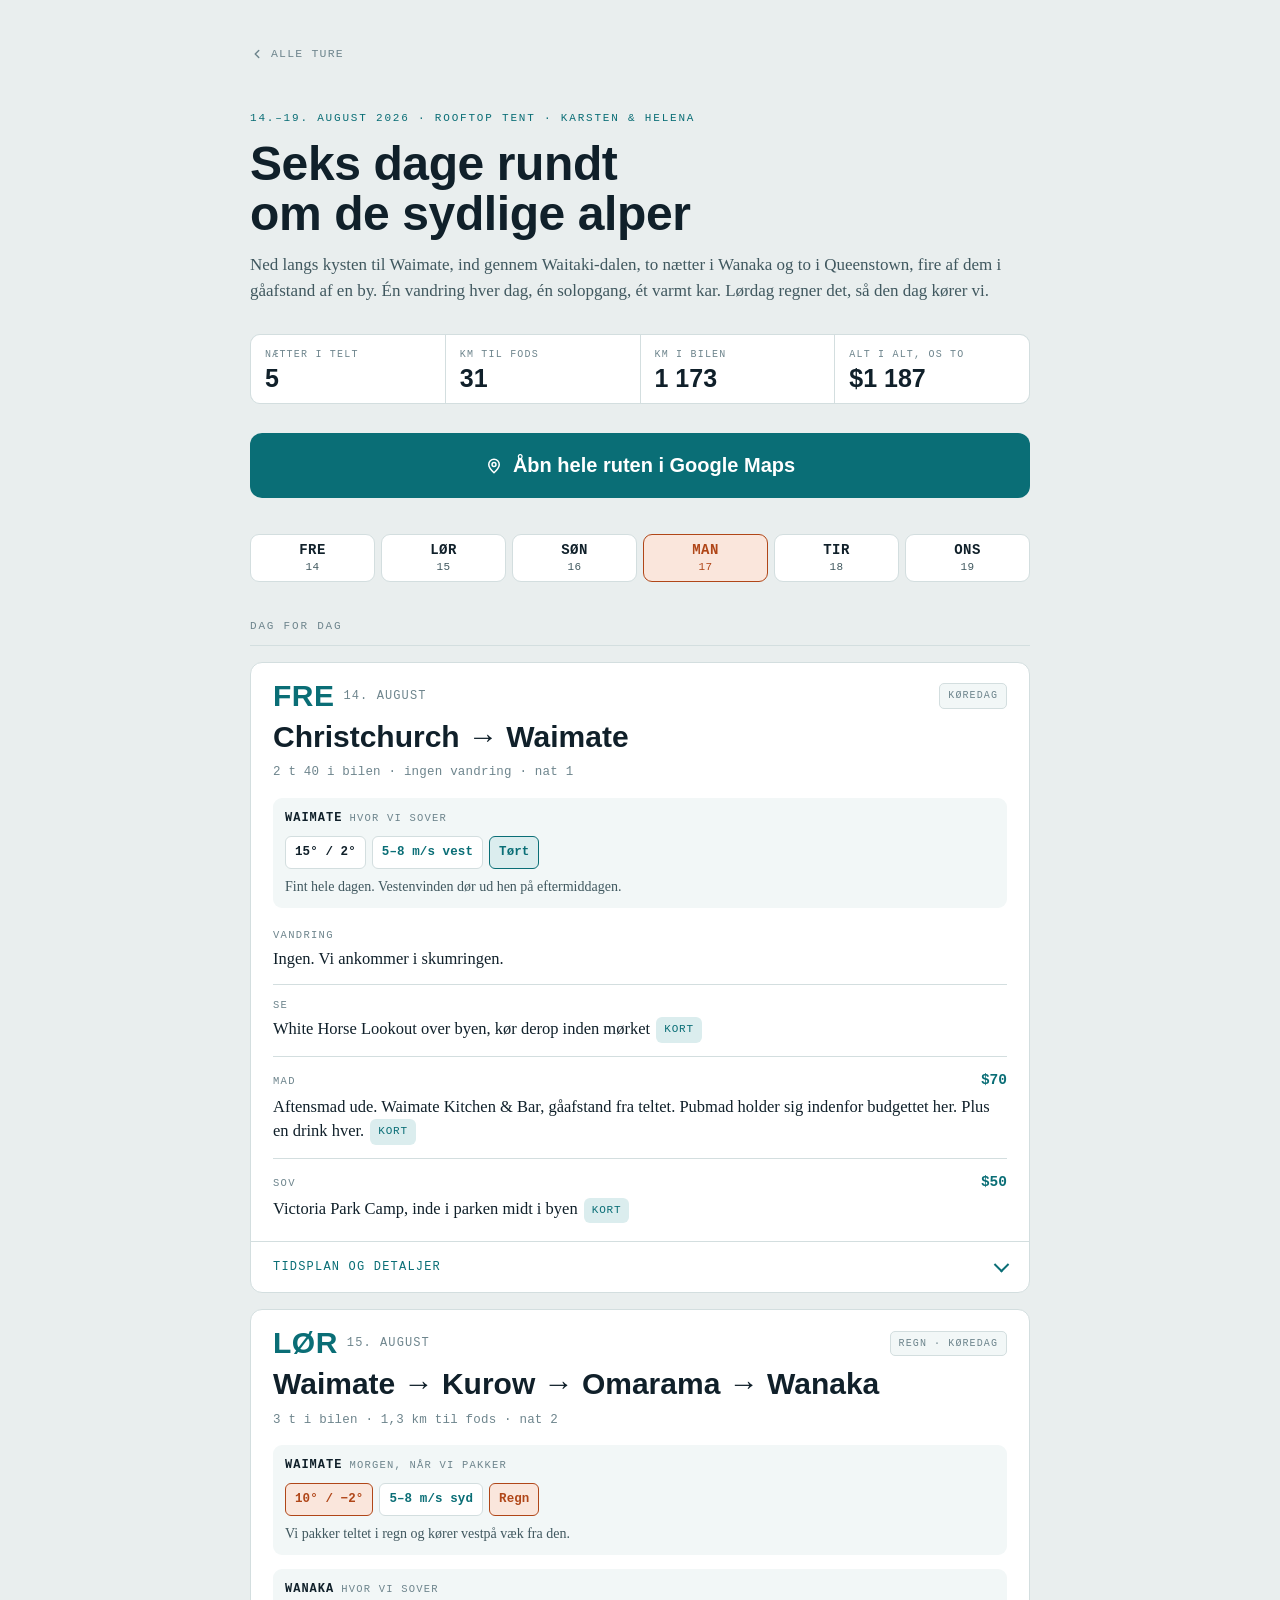
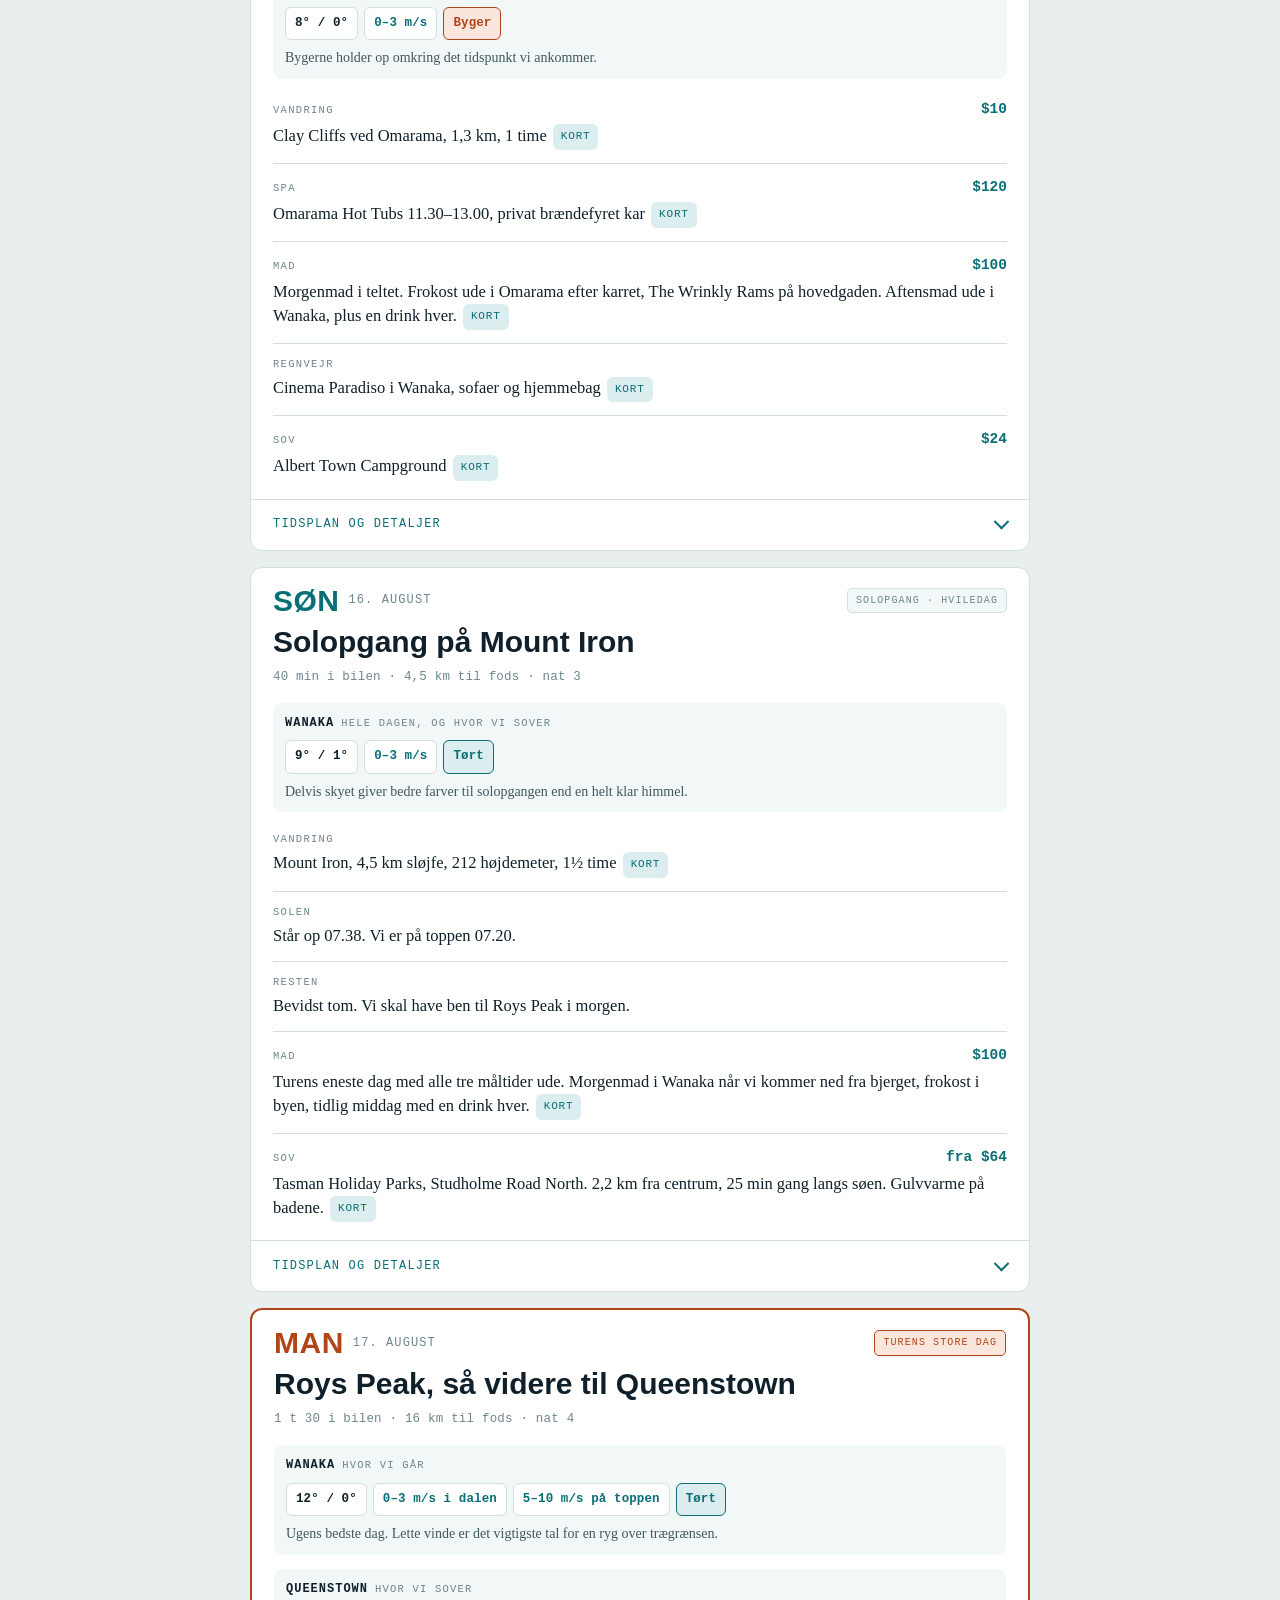
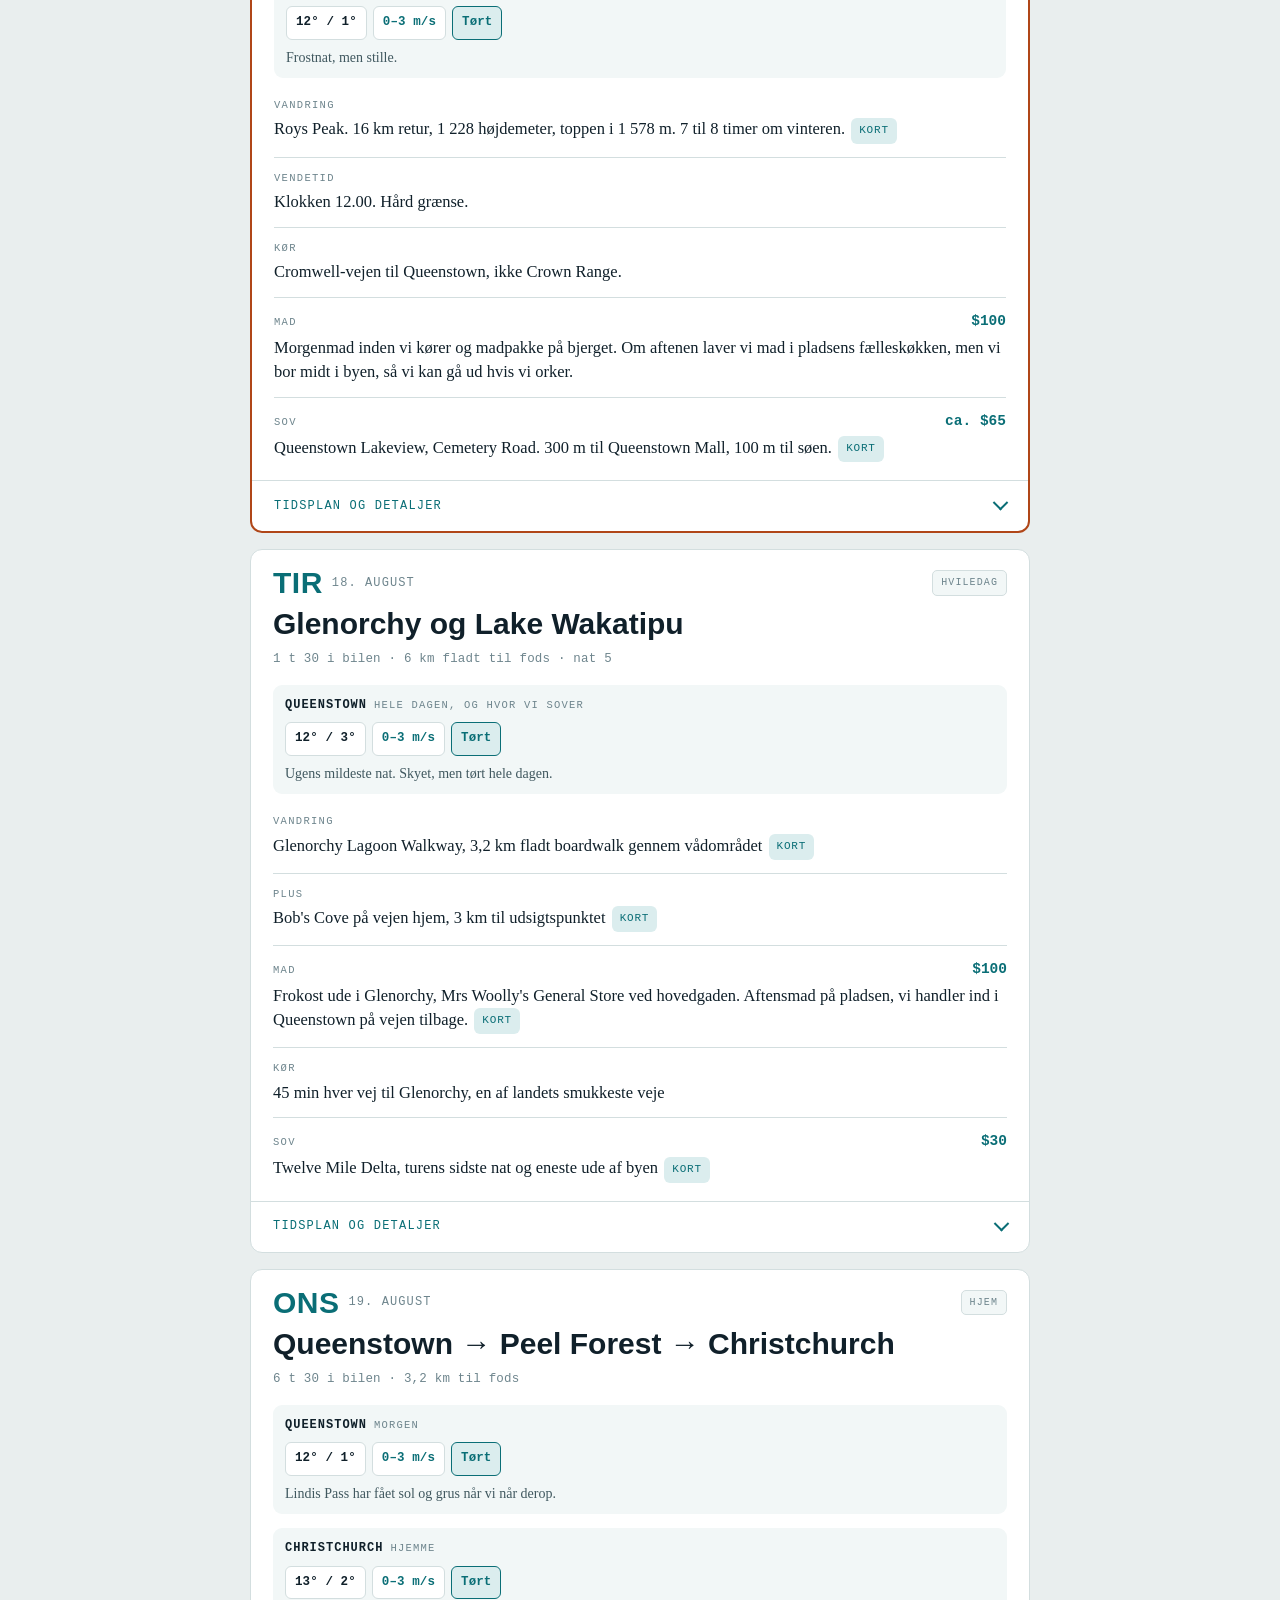
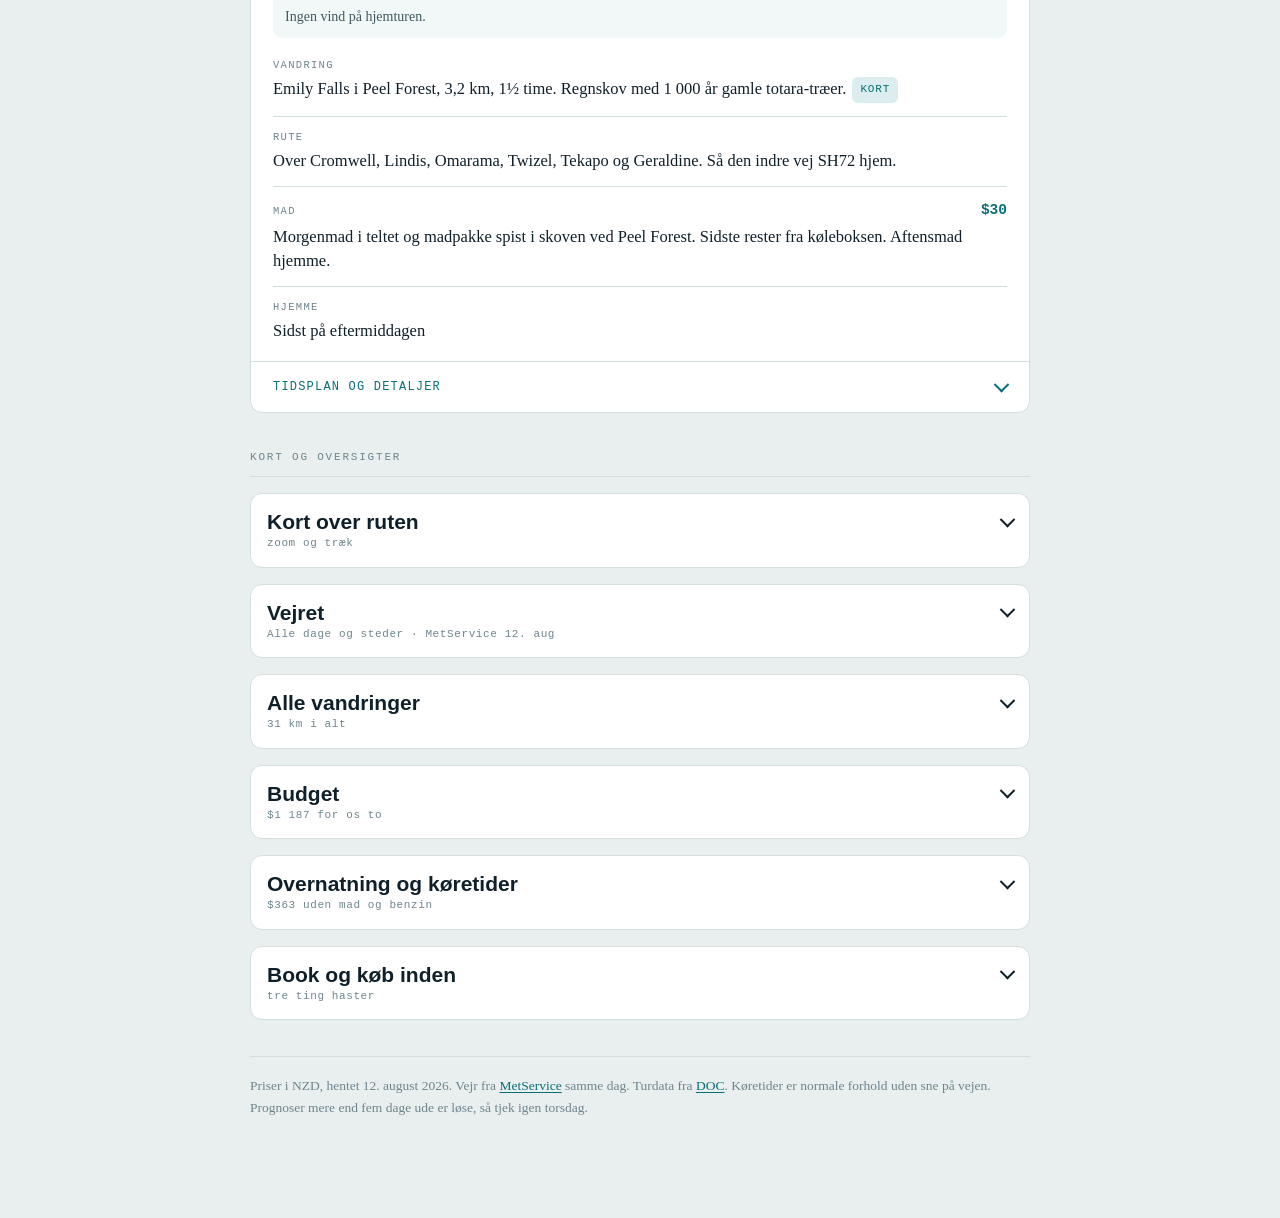
==== commit b86318ba: "Soendag: Tasman Holiday Parks i stedet for Hampshire, sparer 17 dollars Co-Authored-By: Claude Opus " ====
--- a/trips/2026-08-sydoeen.html
+++ b/trips/2026-08-sydoeen.html
@@ -26,7 +26,7 @@
       <div class="fact"><dt>Nætter i telt</dt><dd>5</dd></div>
       <div class="fact"><dt>Km til fods</dt><dd>31</dd></div>
       <div class="fact"><dt>Km i bilen</dt><dd>1 173</dd></div>
-      <div class="fact"><dt>Alt i alt, os to</dt><dd>$1 190</dd></div>
+      <div class="fact"><dt>Alt i alt, os to</dt><dd>$1 187</dd></div>
     </dl>
 
     <a class="cta" href="https://www.google.com/maps/dir/?api=1&amp;origin=Christchurch,New+Zealand&amp;destination=Christchurch,New+Zealand&amp;waypoints=Waimate,New+Zealand%7CKurow,New+Zealand%7COmarama,New+Zealand%7CWanaka,New+Zealand%7CQueenstown,New+Zealand&amp;travelmode=driving" target="_blank" rel="noopener noreferrer">
@@ -170,7 +170,7 @@
           <li><div class="k-top"><b>Solen</b></div><div class="val">Står op 07.38. Vi er på toppen 07.20.</div></li>
           <li><div class="k-top"><b>Resten</b></div><div class="val">Bevidst tom. Vi skal have ben til Roys Peak i morgen.</div></li>
           <li><div class="k-top"><b>Mad</b><span class="cost">$100</span></div><div class="val">Turens eneste dag med alle tre måltider ude. Morgenmad i Wanaka når vi kommer ned fra bjerget, frokost i byen, tidlig middag med en drink hver. <a class="pin" href="https://www.google.com/maps/search/?api=1&amp;query=cafes+Ardmore+Street+Wanaka" target="_blank" rel="noopener noreferrer">Kort</a></div></li>
-          <li><div class="k-top"><b>Sov</b><span class="cost">ca. $67</span></div><div class="val">Hampshire Holiday Parks, Brownston Street. 10 min gang til centrum, 5 min til søen. <a class="pin" href="https://www.google.com/maps/search/?api=1&amp;query=Hampshire+Holiday+Parks+Wanaka+Brownston+Street" target="_blank" rel="noopener noreferrer">Kort</a></div></li>
+          <li><div class="k-top"><b>Sov</b><span class="cost">fra $64</span></div><div class="val">Tasman Holiday Parks, Studholme Road North. 2,2 km fra centrum, 25 min gang langs søen. Gulvvarme på badene. <a class="pin" href="https://www.google.com/maps/search/?api=1&amp;query=Tasman+Holiday+Parks+Wanaka+Studholme+Road" target="_blank" rel="noopener noreferrer">Kort</a></div></li>
         </ul>
 
         <details>
@@ -506,7 +506,7 @@
 
     <div class="panel">
       <details>
-        <summary><span class="lead">Budget</span> <span class="hint">$1 190 for os to</span></summary>
+        <summary><span class="lead">Budget</span> <span class="hint">$1 187 for os to</span></summary>
         <div class="det-body">
 
           <div class="tscroll">
@@ -567,10 +567,10 @@
               <tbody>
                 <tr><td>Mad og drikke</td><td class="n">$500</td><td class="n">$250</td></tr>
                 <tr><td>Benzin</td><td class="n">$324</td><td class="n">$162</td></tr>
-                <tr><td>Camping, fem nætter</td><td class="n">$236</td><td class="n">$118</td></tr>
+                <tr><td>Camping, fem nætter</td><td class="n">$233</td><td class="n">$117</td></tr>
                 <tr><td>Omarama Hot Tubs</td><td class="n">$120</td><td class="n">$60</td></tr>
                 <tr><td>Clay Cliffs, pr. bil</td><td class="n">$10</td><td class="n">$5</td></tr>
-                <tr class="sum"><td>I alt</td><td class="n">$1 190</td><td class="n">$595</td></tr>
+                <tr class="sum"><td>I alt</td><td class="n">$1 187</td><td class="n">$594</td></tr>
               </tbody>
             </table>
           </div>
@@ -581,7 +581,7 @@
 
     <div class="panel">
       <details>
-        <summary><span class="lead">Overnatning og køretider</span> <span class="hint">$366 uden mad og benzin</span></summary>
+        <summary><span class="lead">Overnatning og køretider</span> <span class="hint">$363 uden mad og benzin</span></summary>
         <div class="det-body">
           <div class="tscroll">
             <table>
@@ -589,17 +589,17 @@
               <tbody>
                 <tr><td class="d">1 · fre</td><td>Victoria Park, Waimate<br /><span style="font-size:12px;color:var(--muted)">$25 pr. person, bekræftet på prislisten</span></td><td class="n">$50</td></tr>
                 <tr><td class="d">2 · lør</td><td>Albert Town, Wanaka<br /><span style="font-size:12px;color:var(--muted)">10 min fra byen, $12 pr. person, ikke bekræftet</span></td><td class="n">$24</td></tr>
-                <tr><td class="d">3 · søn</td><td>Hampshire Holiday Parks, Wanaka<br /><span style="font-size:12px;color:var(--muted)">Brownston St, 10 min gang til centrum</span></td><td class="n">ca. $67</td></tr>
+                <tr><td class="d">3 · søn</td><td>Tasman Holiday Parks, Wanaka<br /><span style="font-size:12px;color:var(--muted)">Studholme Rd N, 2,2 km, 25 min gang</span></td><td class="n">fra $64</td></tr>
                 <tr><td class="d">4 · man</td><td>Queenstown Lakeview<br /><span style="font-size:12px;color:var(--muted)">Cemetery Rd, 300 m til Queenstown Mall</span></td><td class="n">ca. $65</td></tr>
                 <tr><td class="d">5 · tir</td><td>Twelve Mile Delta, DOC<br /><span style="font-size:12px;color:var(--muted)">$15 pr. person, bekræftet på DOC</span></td><td class="n">$30</td></tr>
                 <tr><td class="d">Lør</td><td>Omarama Hot Tubs, 90 min</td><td class="n">$120</td></tr>
                 <tr><td class="d">Lør</td><td>Clay Cliffs, pr. bil</td><td class="n">$10</td></tr>
-                <tr class="sum"><td class="d">I alt</td><td>Alt undtagen mad og benzin</td><td class="n">$366</td></tr>
-              </tbody>
-            </table>
-          </div>
-
-          <p class="note"><b>Tre priser skal ringes efter.</b> Ingen af de tre holiday parks lægger sitepriser på nettet, de ligger bag bookingsystemerne. Hampshire i Wanaka og Queenstown Lakeview er skøn ud fra tredjepart, og Albert Town er også kun tredjepart. Waimate viste sig at koste $25 og ikke $14 som tredjepart sagde, så ring inden I regner med tallene.<br /><br />Hampshire Wanaka og Albert Town: <b>03 443 7883</b>. Queenstown Lakeview: <b>03 442 7252</b>. Waimate District Council: <b>03 689 0000</b>. Twelve Mile Delta står direkte på DOC og er solid.</p>
+                <tr class="sum"><td class="d">I alt</td><td>Alt undtagen mad og benzin</td><td class="n">$363</td></tr>
+              </tbody>
+            </table>
+          </div>
+
+          <p class="note"><b>Tre priser skal ringes efter.</b> Ingen af de tre holiday parks lægger sitepriser på nettet, de ligger bag bookingsystemerne. Hampshire i Wanaka og Queenstown Lakeview er skøn ud fra tredjepart, og Albert Town er også kun tredjepart. Waimate viste sig at koste $25 og ikke $14 som tredjepart sagde, så ring inden I regner med tallene.<br /><br />Tasman Wanaka: <b>03 443 7766</b>, spørg specifikt efter en <b>non-powered tent site</b>, ikke en strømplads. Albert Town: <b>03 443 7883</b>. Queenstown Lakeview: <b>03 442 7252</b>. Waimate District Council: <b>03 689 0000</b>. Twelve Mile Delta står direkte på DOC og er solid.</p>
 
           <div class="tscroll">
             <table>
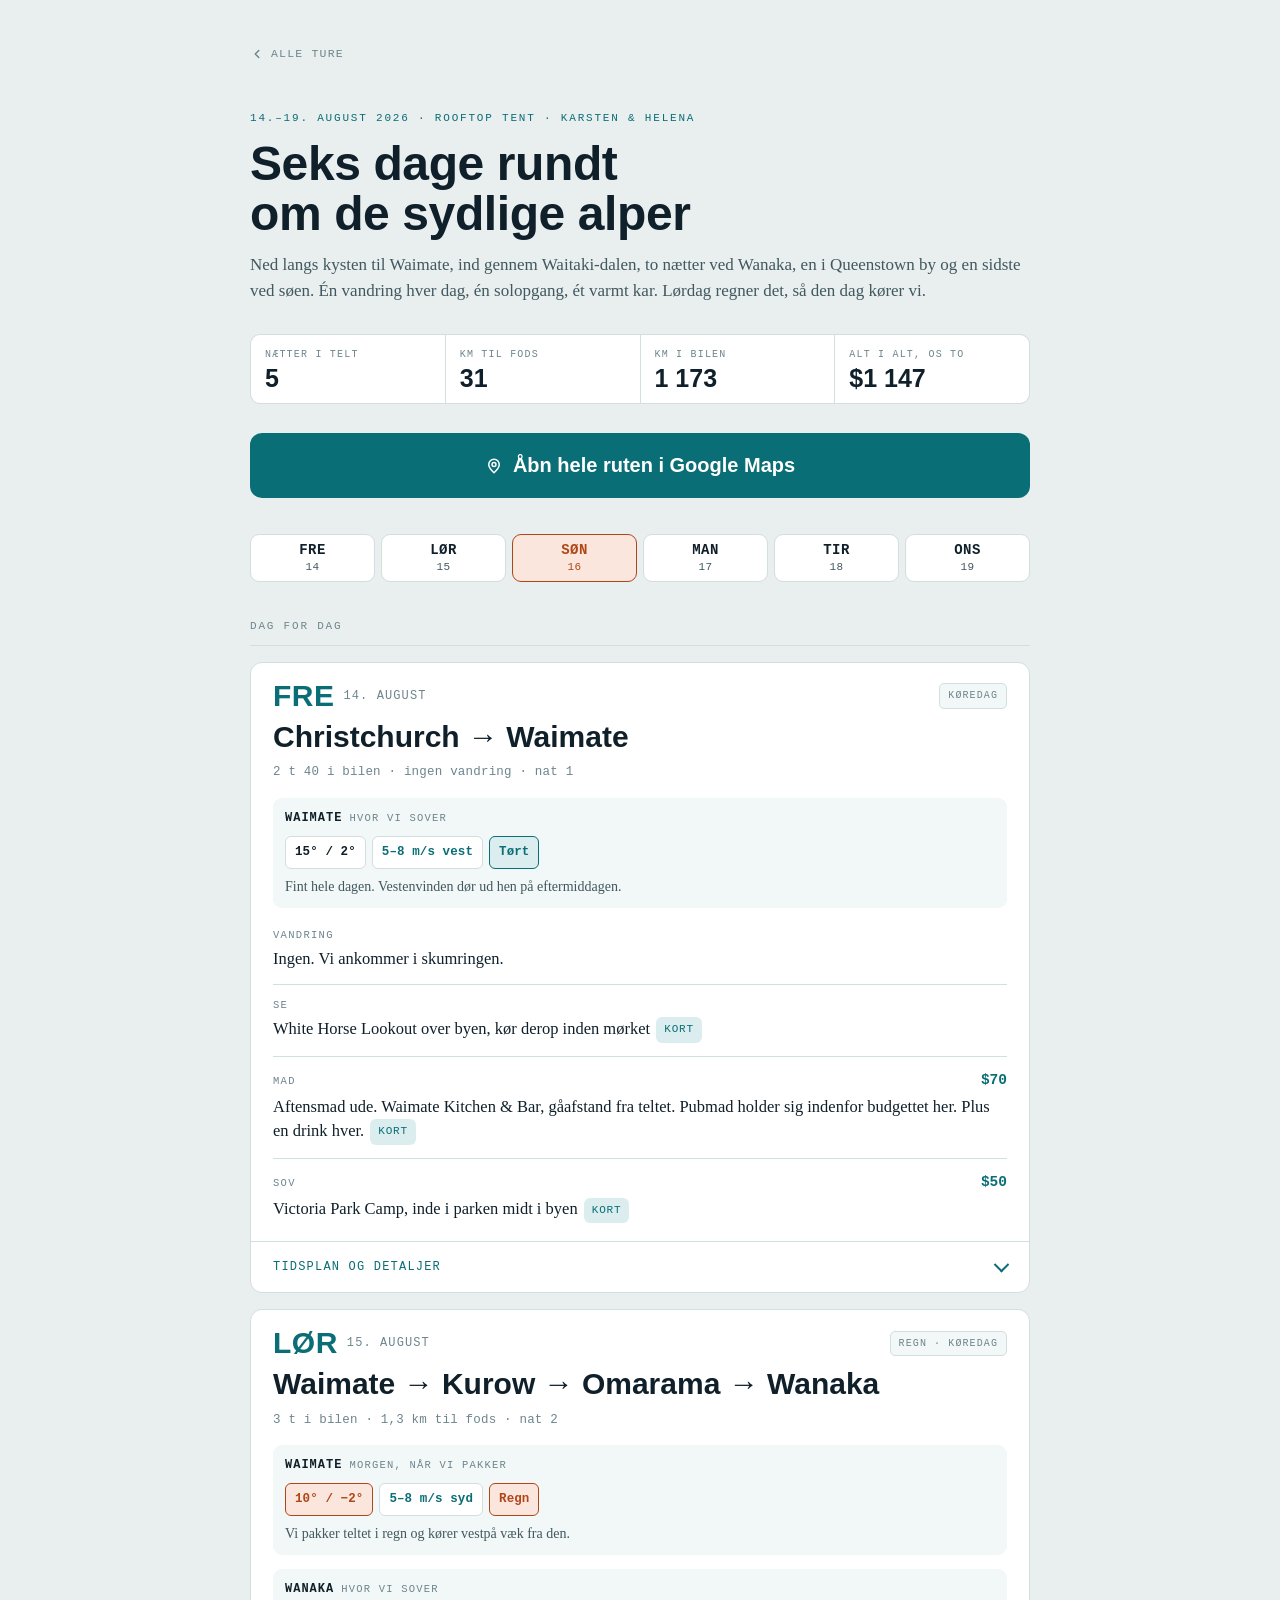
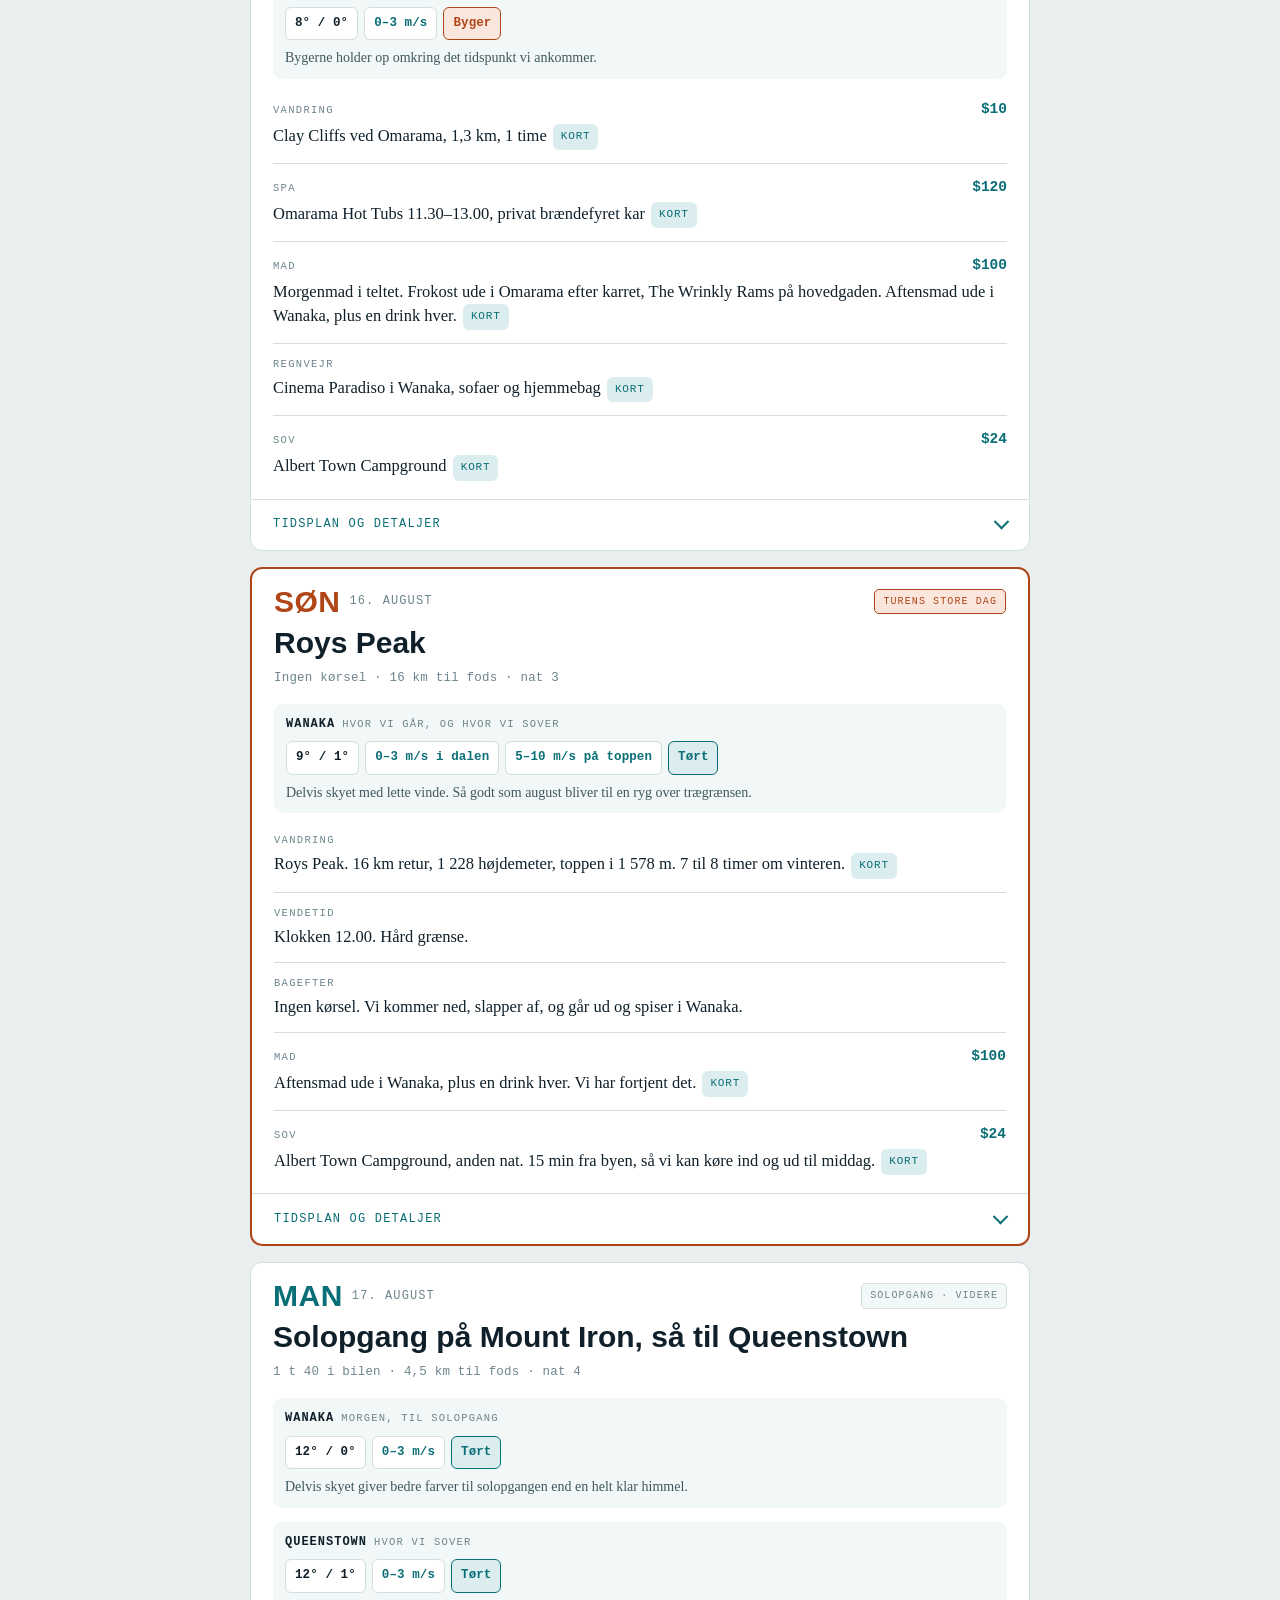
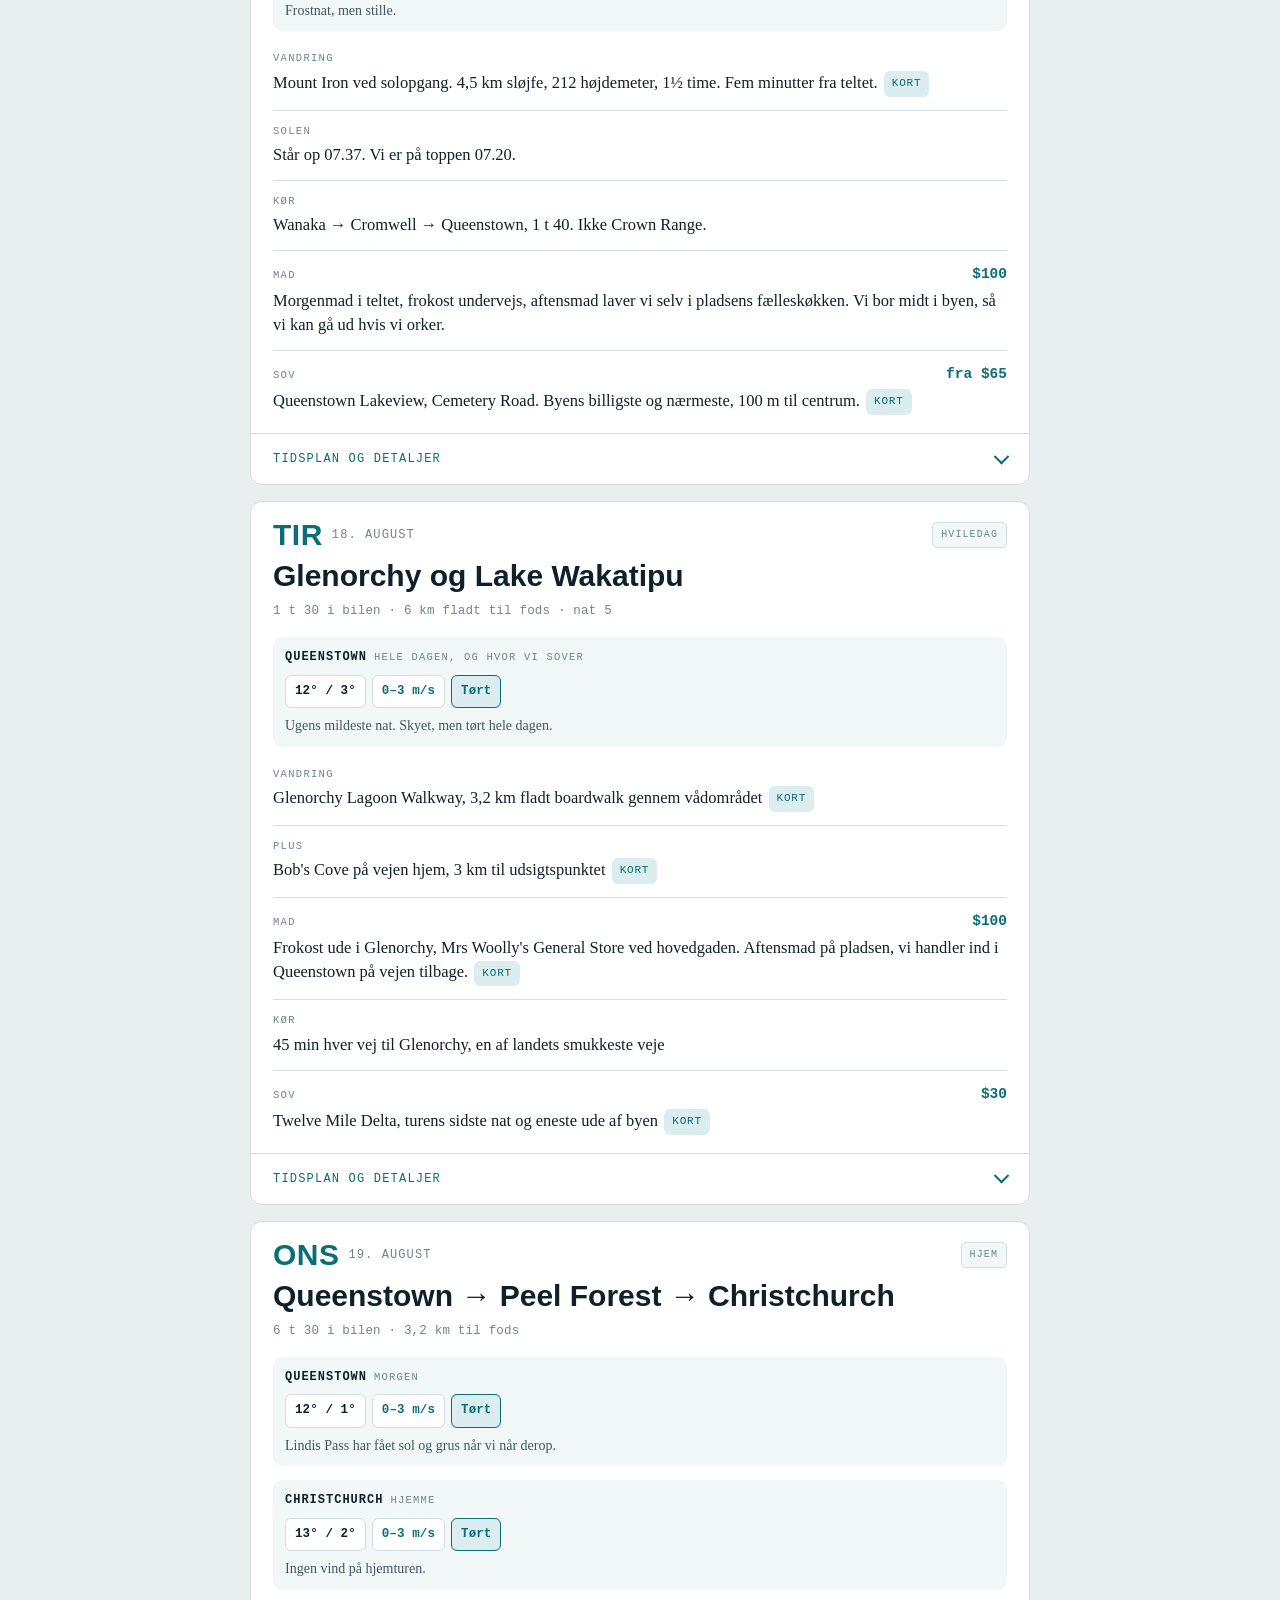
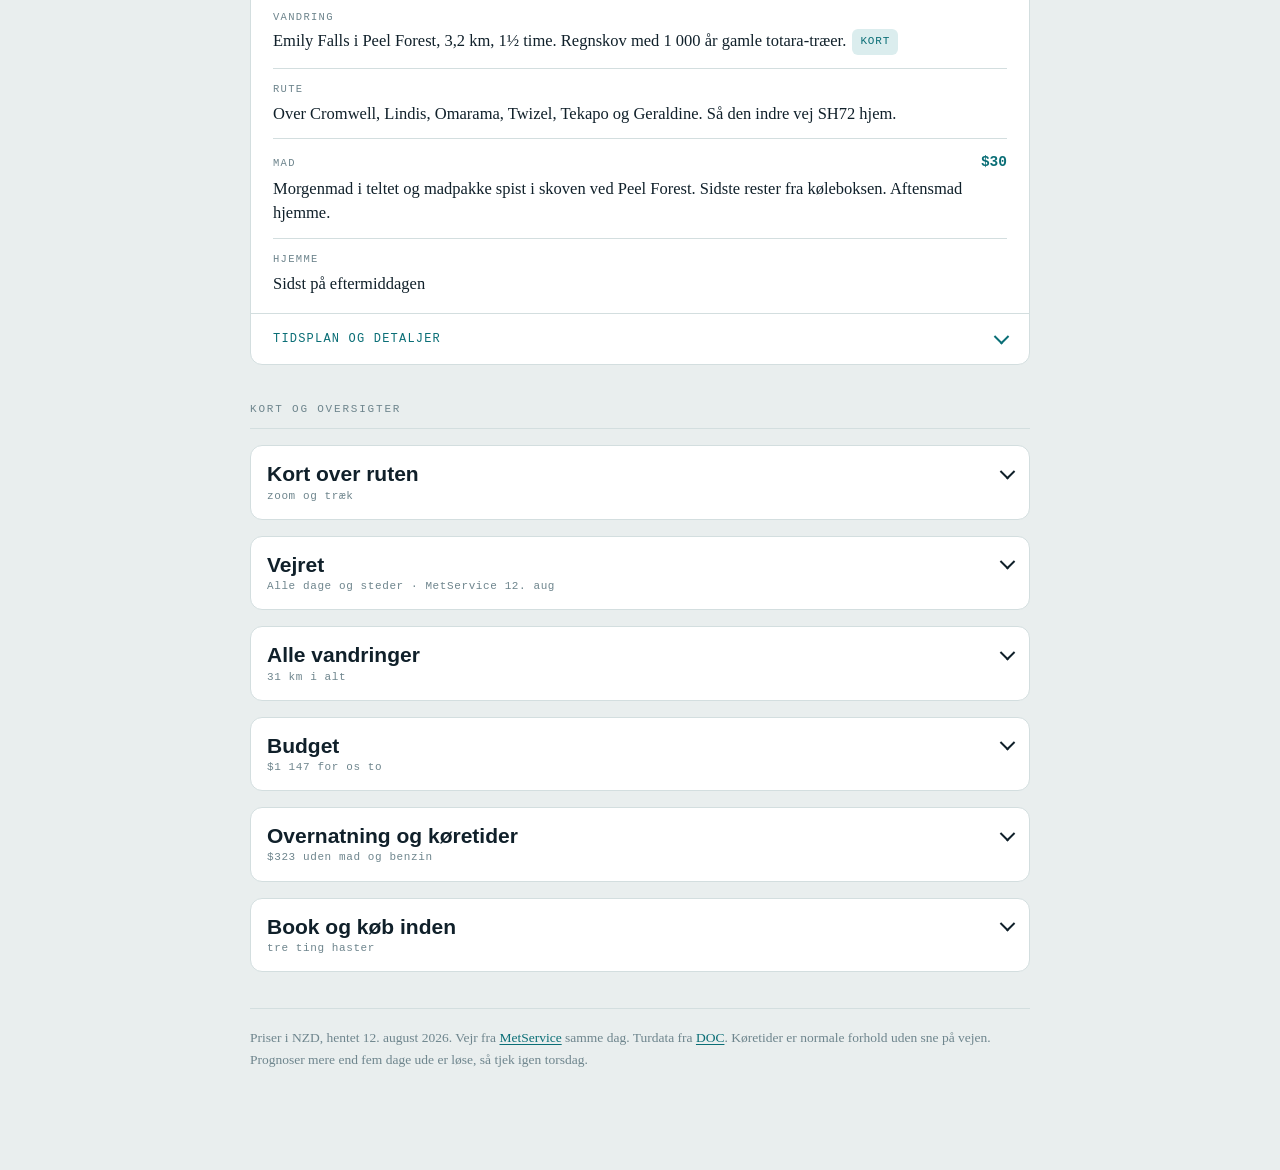
==== commit a0eb4cbc: "Byt soendag og mandag: Roys Peak foerst, ingen koersel bagefter - Roys Peak flyttet til soendag, dag" ====
--- a/trips/2026-08-sydoeen.html
+++ b/trips/2026-08-sydoeen.html
@@ -20,13 +20,13 @@
   <header class="top">
     <p class="eyebrow">14.–19. august 2026 · rooftop tent · Karsten &amp; Helena</p>
     <h1>Seks dage rundt om de sydlige alper</h1>
-    <p class="standfirst">Ned langs kysten til Waimate, ind gennem Waitaki-dalen, to nætter i Wanaka og to i Queenstown, fire af dem i gåafstand af en by. Én vandring hver dag, én solopgang, ét varmt kar. Lørdag regner det, så den dag kører vi.</p>
+    <p class="standfirst">Ned langs kysten til Waimate, ind gennem Waitaki-dalen, to nætter ved Wanaka, en i Queenstown by og en sidste ved søen. Én vandring hver dag, én solopgang, ét varmt kar. Lørdag regner det, så den dag kører vi.</p>
 
     <dl class="facts">
       <div class="fact"><dt>Nætter i telt</dt><dd>5</dd></div>
       <div class="fact"><dt>Km til fods</dt><dd>31</dd></div>
       <div class="fact"><dt>Km i bilen</dt><dd>1 173</dd></div>
-      <div class="fact"><dt>Alt i alt, os to</dt><dd>$1 187</dd></div>
+      <div class="fact"><dt>Alt i alt, os to</dt><dd>$1 147</dd></div>
     </dl>
 
     <a class="cta" href="https://www.google.com/maps/dir/?api=1&amp;origin=Christchurch,New+Zealand&amp;destination=Christchurch,New+Zealand&amp;waypoints=Waimate,New+Zealand%7CKurow,New+Zealand%7COmarama,New+Zealand%7CWanaka,New+Zealand%7CQueenstown,New+Zealand&amp;travelmode=driving" target="_blank" rel="noopener noreferrer">
@@ -38,8 +38,8 @@
     <nav class="jump" aria-label="Spring til dag">
     <a href="#fre"><span>Fre</span>14</a>
     <a href="#lor"><span>Lør</span>15</a>
-    <a href="#son"><span>Søn</span>16</a>
-    <a href="#man" class="hot"><span>Man</span>17</a>
+    <a href="#son" class="hot"><span>Søn</span>16</a>
+    <a href="#man"><span>Man</span>17</a>
     <a href="#tir"><span>Tir</span>18</a>
     <a href="#ons"><span>Ons</span>19</a>
   </nav>
@@ -146,68 +146,70 @@
       </article>
 
       <!-- ============ SØNDAG ============ -->
-      <article class="day" id="son">
+      <article class="day big" id="son">
         <div class="day-head">
-          <div class="day-id"><span class="dow">SØN</span><span class="date">16. august</span><span class="tagline">Solopgang · hviledag</span></div>
-          <h3 class="day-title">Solopgang på Mount Iron</h3>
-          <p class="day-sum">40 min i bilen · 4,5 km til fods · nat 3</p>
+          <div class="day-id"><span class="dow">SØN</span><span class="date">16. august</span><span class="tagline">Turens store dag</span></div>
+          <h3 class="day-title">Roys Peak</h3>
+          <p class="day-sum">Ingen kørsel · 16 km til fods · nat 3</p>
         </div>
 
         <div class="wx">
           <div class="wx-row">
-            <div class="wx-place"><strong>Wanaka</strong>hele dagen, og hvor vi sover</div>
+            <div class="wx-place"><strong>Wanaka</strong>hvor vi går, og hvor vi sover</div>
             <div class="chips">
               <span class="chip">9° / 1°</span>
-              <span class="chip wind">0–3 m/s</span>
+              <span class="chip wind">0–3 m/s i dalen</span>
+              <span class="chip wind">5–10 m/s på toppen</span>
               <span class="chip dry">Tørt</span>
             </div>
-              <p class="wx-note">Delvis skyet giver bedre farver til solopgangen end en helt klar himmel.</p>
+              <p class="wx-note">Delvis skyet med lette vinde. Så godt som august bliver til en ryg over trægrænsen.</p>
           </div>
         </div>
 
         <ul class="keys">
-          <li><div class="k-top"><b>Vandring</b></div><div class="val">Mount Iron, 4,5 km sløjfe, 212 højdemeter, 1½ time <a class="pin" href="https://www.google.com/maps/search/?api=1&amp;query=Mount+Iron+Track+car+park+Wanaka" target="_blank" rel="noopener noreferrer">Kort</a></div></li>
-          <li><div class="k-top"><b>Solen</b></div><div class="val">Står op 07.38. Vi er på toppen 07.20.</div></li>
-          <li><div class="k-top"><b>Resten</b></div><div class="val">Bevidst tom. Vi skal have ben til Roys Peak i morgen.</div></li>
-          <li><div class="k-top"><b>Mad</b><span class="cost">$100</span></div><div class="val">Turens eneste dag med alle tre måltider ude. Morgenmad i Wanaka når vi kommer ned fra bjerget, frokost i byen, tidlig middag med en drink hver. <a class="pin" href="https://www.google.com/maps/search/?api=1&amp;query=cafes+Ardmore+Street+Wanaka" target="_blank" rel="noopener noreferrer">Kort</a></div></li>
-          <li><div class="k-top"><b>Sov</b><span class="cost">fra $64</span></div><div class="val">Tasman Holiday Parks, Studholme Road North. 2,2 km fra centrum, 25 min gang langs søen. Gulvvarme på badene. <a class="pin" href="https://www.google.com/maps/search/?api=1&amp;query=Tasman+Holiday+Parks+Wanaka+Studholme+Road" target="_blank" rel="noopener noreferrer">Kort</a></div></li>
+          <li><div class="k-top"><b>Vandring</b></div><div class="val">Roys Peak. 16 km retur, 1 228 højdemeter, toppen i 1 578 m. 7 til 8 timer om vinteren. <a class="pin" href="https://www.google.com/maps/search/?api=1&amp;query=Roys+Peak+Track+car+park+Wanaka" target="_blank" rel="noopener noreferrer">Kort</a></div></li>
+          <li><div class="k-top"><b>Vendetid</b></div><div class="val">Klokken 12.00. Hård grænse.</div></li>
+          <li><div class="k-top"><b>Bagefter</b></div><div class="val">Ingen kørsel. Vi kommer ned, slapper af, og går ud og spiser i Wanaka.</div></li>
+          <li><div class="k-top"><b>Mad</b><span class="cost">$100</span></div><div class="val">Aftensmad ude i Wanaka, plus en drink hver. Vi har fortjent det. <a class="pin" href="https://www.google.com/maps/search/?api=1&amp;query=cafes+Ardmore+Street+Wanaka" target="_blank" rel="noopener noreferrer">Kort</a></div></li>
+          <li><div class="k-top"><b>Sov</b><span class="cost">$24</span></div><div class="val">Albert Town Campground, anden nat. 15 min fra byen, så vi kan køre ind og ud til middag. <a class="pin" href="https://www.google.com/maps/search/?api=1&amp;query=Albert+Town+Campground+Wanaka" target="_blank" rel="noopener noreferrer">Kort</a></div></li>
         </ul>
 
         <details>
           <summary>Tidsplan og detaljer</summary>
           <div class="det-body">
             <ul class="tl">
-              <li><time>06.35</time><span>Op og afsted. Fem minutters kørsel fra pladsen.</span></li>
-              <li><time>06.45</time><span>Ved trailhead på SH84. Pandelampe på, det er helt mørkt.</span></li>
-              <li><time>07.20</time><span>På toppen i 533 meter, atten minutter før solen. Tid til at finde et sted at stå og få dunjakken på.</span></li>
-              <li><time>07.38</time><span>Solopgang. 360 grader over Lake Wanaka, Lake Hāwea, Clutha-dalen, Cardrona og hele Mount Aspiring National Park.</span></li>
-              <li><time>08.30</time><span>Nede igen. Morgenmad i Wanaka.</span></li>
-              <li><time class="none">Resten</time><span>Fri. Glendhu Bay, Diamond Lake nedefra, eller en café og en bog. Tidlig middag, i seng senest 21.30.</span></li>
+              <li><time>06.45</time><span>Op. Morgenmad i bilen. 20 minutters kørsel til trailhead.</span></li>
+              <li><time>07.35</time><span>Afgang, lige når det bliver lyst.</span></li>
+              <li><time>10.45</time><span>Ved det berømte udsigtspunkt omkring 1 250 m. Herfra er billedet taget.</span></li>
+              <li><time>11.45</time><span>Toppen.</span></li>
+              <li><time>12.00</time><span><b>Vendetid.</b> Er vi ikke på toppen nu, vender vi hvor vi står.</span></li>
+              <li><time>15.00</time><span>Nede. Tilbage til pladsen, varmt tøj, ben op.</span></li>
+              <li><time>18.00</time><span>Ind til Wanaka og spise. Ingen kørsel videre i dag.</span></li>
             </ul>
-            <p class="note ok"><b>Tag tøjet på i bilen.</b> Det er koldt at stå stille på toppen ved 1 grad. Dunjakke og handsker på inden vi går, ikke først deroppe. Og en termokande kaffe, det er halvdelen af pointen.</p>
-            <p class="note"><b>Inden vi sover:</b> tjek NZ Avalanche Advisory for Wanaka og MetServices timeprognose for vinden i morgen tidlig. Står faregraden på Considerable eller derover, eller springer vinden over 10 m/s i dalen, så beslutter vi plan B nu og ikke i morgen på parkeringspladsen.</p>
+            <p class="note"><b>Er ryggen op til toppen blank is, bliver vi ved udsigtspunktet.</b> Alt over 1 000 m er lavineterræn om vinteren, og rapporter fra august beskriver 20 til 35 cm sne på den øverste del og stien trampet til is. Udsigten er den samme fra udsigtspunktet.</p>
+            <p class="note ok"><b>Plan B hvis lørdag aften ser skidt ud:</b> Diamond Lake og en tur langs søen, så en rolig dag i Wanaka.</p>
+            <p class="note"><b>Inden vi sover lørdag:</b> tjek NZ Avalanche Advisory for Wanaka og MetServices timeprognose for vinden søndag morgen. Står faregraden på Considerable eller derover, eller springer vinden over 10 m/s i dalen, så beslutter vi plan B aftenen før.</p>
           </div>
         </details>
       </article>
 
       <!-- ============ MANDAG ============ -->
-      <article class="day big" id="man">
+      <article class="day" id="man">
         <div class="day-head">
-          <div class="day-id"><span class="dow">MAN</span><span class="date">17. august</span><span class="tagline">Turens store dag</span></div>
-          <h3 class="day-title">Roys Peak, så videre til Queenstown</h3>
-          <p class="day-sum">1 t 30 i bilen · 16 km til fods · nat 4</p>
+          <div class="day-id"><span class="dow">MAN</span><span class="date">17. august</span><span class="tagline">Solopgang · videre</span></div>
+          <h3 class="day-title">Solopgang på Mount Iron, så til Queenstown</h3>
+          <p class="day-sum">1 t 40 i bilen · 4,5 km til fods · nat 4</p>
         </div>
 
         <div class="wx">
           <div class="wx-row">
-            <div class="wx-place"><strong>Wanaka</strong>hvor vi går</div>
+            <div class="wx-place"><strong>Wanaka</strong>morgen, til solopgang</div>
             <div class="chips">
               <span class="chip">12° / 0°</span>
-              <span class="chip wind">0–3 m/s i dalen</span>
-              <span class="chip wind">5–10 m/s på toppen</span>
+              <span class="chip wind">0–3 m/s</span>
               <span class="chip dry">Tørt</span>
             </div>
-              <p class="wx-note">Ugens bedste dag. Lette vinde er det vigtigste tal for en ryg over trægrænsen.</p>
+              <p class="wx-note">Delvis skyet giver bedre farver til solopgangen end en helt klar himmel.</p>
           </div>
           <div class="wx-row">
             <div class="wx-place"><strong>Queenstown</strong>hvor vi sover</div>
@@ -221,29 +223,28 @@
         </div>
 
         <ul class="keys">
-          <li><div class="k-top"><b>Vandring</b></div><div class="val">Roys Peak. 16 km retur, 1 228 højdemeter, toppen i 1 578 m. 7 til 8 timer om vinteren. <a class="pin" href="https://www.google.com/maps/search/?api=1&amp;query=Roys+Peak+Track+car+park+Wanaka" target="_blank" rel="noopener noreferrer">Kort</a></div></li>
-          <li><div class="k-top"><b>Vendetid</b></div><div class="val">Klokken 12.00. Hård grænse.</div></li>
-          <li><div class="k-top"><b>Kør</b></div><div class="val">Cromwell-vejen til Queenstown, ikke Crown Range.</div></li>
-          <li><div class="k-top"><b>Mad</b><span class="cost">$100</span></div><div class="val">Morgenmad inden vi kører og madpakke på bjerget. Om aftenen laver vi mad i pladsens fælleskøkken, men vi bor midt i byen, så vi kan gå ud hvis vi orker.</div></li>
-          <li><div class="k-top"><b>Sov</b><span class="cost">ca. $65</span></div><div class="val">Queenstown Lakeview, Cemetery Road. 300 m til Queenstown Mall, 100 m til søen. <a class="pin" href="https://www.google.com/maps/search/?api=1&amp;query=Queenstown+Lakeview+Holiday+Park" target="_blank" rel="noopener noreferrer">Kort</a></div></li>
+          <li><div class="k-top"><b>Vandring</b></div><div class="val">Mount Iron ved solopgang. 4,5 km sløjfe, 212 højdemeter, 1½ time. Fem minutter fra teltet. <a class="pin" href="https://www.google.com/maps/search/?api=1&amp;query=Mount+Iron+Track+car+park+Wanaka" target="_blank" rel="noopener noreferrer">Kort</a></div></li>
+          <li><div class="k-top"><b>Solen</b></div><div class="val">Står op 07.37. Vi er på toppen 07.20.</div></li>
+          <li><div class="k-top"><b>Kør</b></div><div class="val">Wanaka → Cromwell → Queenstown, 1 t 40. Ikke Crown Range.</div></li>
+          <li><div class="k-top"><b>Mad</b><span class="cost">$100</span></div><div class="val">Morgenmad i teltet, frokost undervejs, aftensmad laver vi selv i pladsens fælleskøkken. Vi bor midt i byen, så vi kan gå ud hvis vi orker.</div></li>
+          <li><div class="k-top"><b>Sov</b><span class="cost">fra $65</span></div><div class="val">Queenstown Lakeview, Cemetery Road. Byens billigste og nærmeste, 100 m til centrum. <a class="pin" href="https://www.google.com/maps/search/?api=1&amp;query=Queenstown+Lakeview+Holiday+Park" target="_blank" rel="noopener noreferrer">Kort</a></div></li>
         </ul>
 
         <details>
           <summary>Tidsplan og detaljer</summary>
           <div class="det-body">
             <ul class="tl">
-              <li><time>06.45</time><span>Op. Morgenmad i bilen.</span></li>
-              <li><time>07.20</time><span>Ved trailhead, 6 km vest for Wanaka.</span></li>
-              <li><time>07.35</time><span>Afgang, lige når det bliver lyst.</span></li>
-              <li><time>10.45</time><span>Ved det berømte udsigtspunkt omkring 1 250 m. Herfra er billedet taget.</span></li>
-              <li><time>11.45</time><span>Toppen.</span></li>
-              <li><time>12.00</time><span><b>Vendetid.</b> Er vi ikke på toppen nu, vender vi hvor vi står.</span></li>
-              <li><time>15.00</time><span>Nede. Mad og tørt tøj i Wanaka.</span></li>
-              <li><time>16.00</time><span>Kør mod Queenstown over Cromwell. Fremme 17.30. Pladsen ligger i byen, 300 m fra Queenstown Mall, så vi kan gå ud og få en øl uden at køre.</span></li>
+              <li><time>06.35</time><span>Op og afsted. Fem minutters kørsel fra Albert Town.</span></li>
+              <li><time>06.45</time><span>Ved trailhead på SH84. Pandelampe på, det er helt mørkt.</span></li>
+              <li><time>07.20</time><span>På toppen i 533 meter, sytten minutter før solen.</span></li>
+              <li><time>07.37</time><span>Solopgang. 360 grader over Lake Wanaka, Lake Hāwea, Clutha-dalen, Cardrona og hele Mount Aspiring National Park.</span></li>
+              <li><time>08.30</time><span>Nede igen. Morgenmad, pak teltet.</span></li>
+              <li><time>10.30</time><span>Kør mod Queenstown over Cromwell. Fremme cirka 12.15.</span></li>
+              <li><time class="none">Eftm.</time><span>Fri i Queenstown. Pladsen ligger 100 m fra centrum, så bilen kan blive stående resten af dagen.</span></li>
             </ul>
-            <p class="note"><b>Ikke Crown Range.</b> Den fryser til igen omkring solnedgang, og vi sidder trætte i bilen efter syv timers gang. Cromwell-vejen tager en halv time længere og er en statsvej der bliver gruset. Den halve time er ikke værd at spare.</p>
-            <p class="note"><b>Er ryggen op til toppen blank is, bliver vi ved udsigtspunktet.</b> Alt over 1 000 m er lavineterræn om vinteren, og rapporter fra august beskriver 20 til 35 cm sne på den øverste del og stien trampet til is. Udsigten er den samme fra udsigtspunktet.</p>
-            <p class="note ok"><b>Plan B hvis søndag aften ser skidt ud:</b> Diamond Lake og en tur langs søen, så tidligt i Queenstown og en rolig eftermiddag.</p>
+            <p class="note ok"><b>Kort tur med vilje.</b> 4,5 km og 212 højdemeter dagen efter Roys Peak er lige tilpas til at få benene i gang igen uden at ødelægge dem. Og det er en blid måde at starte en køredag på.</p>
+            <p class="note"><b>Tag tøjet på i bilen.</b> Det er koldt at stå stille på toppen ved 0 grader. Dunjakke og handsker på inden vi går, ikke først deroppe. Microspikes på, sporet er glat af is og mudder om vinteren. Og en termokande kaffe.</p>
+            <p class="note"><b>Ikke Crown Range.</b> Den fryser til om morgenen. Cromwell-vejen tager en halv time længere og er en statsvej der bliver gruset.</p>
           </div>
         </details>
       </article>
@@ -491,22 +492,22 @@
               <tbody>
                 <tr><td class="d">Fre</td><td>Ingen, vi ankommer i skumringen</td><td class="n">—</td><td class="n">—</td></tr>
                 <tr><td class="d">Lør</td><td>Clay Cliffs, Omarama</td><td class="n">1,3</td><td class="n">1 t</td></tr>
-                <tr><td class="d">Søn</td><td>Mount Iron, solopgang</td><td class="n">4,5</td><td class="n">1 t 30</td></tr>
-                <tr><td class="d">Man</td><td>Roys Peak</td><td class="n">16</td><td class="n">7–8 t</td></tr>
+                <tr><td class="d">Søn</td><td>Roys Peak</td><td class="n">16</td><td class="n">7–8 t</td></tr>
+                <tr><td class="d">Man</td><td>Mount Iron, solopgang</td><td class="n">4,5</td><td class="n">1 t 30</td></tr>
                 <tr><td class="d">Tir</td><td>Glenorchy Lagoon + Bob's Cove</td><td class="n">6,2</td><td class="n">2 t 30</td></tr>
                 <tr><td class="d">Ons</td><td>Emily Falls, Peel Forest</td><td class="n">3,2</td><td class="n">1 t 30</td></tr>
                 <tr class="sum"><td class="d">I alt</td><td>Fem ture</td><td class="n">31,2</td><td class="n">—</td></tr>
               </tbody>
             </table>
           </div>
-          <p class="note ok">Længden følger hvor booket dagen er. Lørdag er tre timers kørsel plus hot tub plus regn, så den er kort. Mandag er Roys Peak og ingenting andet. Tirsdag er fladt, fordi benene er ødelagte. Søndag ser fri ud, men den holdes kort netop fordi mandag er 16 km.</p>
+          <p class="note ok">Længden følger hvor booket dagen er. Lørdag er tre timers kørsel plus hot tub plus regn, så den er kort. Søndag er Roys Peak og ingenting andet, ingen kørsel bagefter. Mandag er kort med vilje, for at få benene i gang igen. Tirsdag er fladt, fordi benene stadig er trætte.</p>
         </div>
       </details>
     </div>
 
     <div class="panel">
       <details>
-        <summary><span class="lead">Budget</span> <span class="hint">$1 187 for os to</span></summary>
+        <summary><span class="lead">Budget</span> <span class="hint">$1 147 for os to</span></summary>
         <div class="det-body">
 
           <div class="tscroll">
@@ -529,8 +530,8 @@
               <tbody>
                 <tr><td class="d">Fre</td><td>Hjemme</td><td>Hjemme</td><td><b>Ude</b>, Waimate</td><td class="n">$70</td></tr>
                 <tr><td class="d">Lør</td><td>Telt</td><td><b>Ude</b>, Omarama</td><td><b>Ude</b>, Wanaka</td><td class="n">$100</td></tr>
-                <tr><td class="d">Søn</td><td><b>Ude</b>, Wanaka</td><td><b>Ude</b>, Wanaka</td><td><b>Ude</b>, Wanaka</td><td class="n">$100</td></tr>
-                <tr><td class="d">Man</td><td>Bilen</td><td>Madpakke</td><td>Telt</td><td class="n">$100</td></tr>
+                <tr><td class="d">Søn</td><td>Telt</td><td>Madpakke på bjerget</td><td><b>Ude</b>, Wanaka</td><td class="n">$100</td></tr>
+                <tr><td class="d">Man</td><td>Telt</td><td>Undervejs</td><td>Telt</td><td class="n">$100</td></tr>
                 <tr><td class="d">Tir</td><td>Telt</td><td><b>Ude</b>, Glenorchy</td><td>Telt</td><td class="n">$100</td></tr>
                 <tr><td class="d">Ons</td><td>Telt</td><td>Madpakke</td><td>Hjemme</td><td class="n">$30</td></tr>
                 <tr class="sum"><td class="d">I alt</td><td>1 ude</td><td>3 ude</td><td>3 ude</td><td class="n">$500</td></tr>
@@ -567,51 +568,51 @@
               <tbody>
                 <tr><td>Mad og drikke</td><td class="n">$500</td><td class="n">$250</td></tr>
                 <tr><td>Benzin</td><td class="n">$324</td><td class="n">$162</td></tr>
-                <tr><td>Camping, fem nætter</td><td class="n">$233</td><td class="n">$117</td></tr>
+                <tr><td>Camping, fem nætter</td><td class="n">$193</td><td class="n">$97</td></tr>
                 <tr><td>Omarama Hot Tubs</td><td class="n">$120</td><td class="n">$60</td></tr>
                 <tr><td>Clay Cliffs, pr. bil</td><td class="n">$10</td><td class="n">$5</td></tr>
-                <tr class="sum"><td>I alt</td><td class="n">$1 187</td><td class="n">$594</td></tr>
-              </tbody>
-            </table>
-          </div>
-          <p style="margin:0;font-size:15px;color:var(--muted)">Alle beløb i NZD. $198 pr. dag for jer to, altså $99 hver.</p>
+                <tr class="sum"><td>I alt</td><td class="n">$1 147</td><td class="n">$574</td></tr>
+              </tbody>
+            </table>
+          </div>
+          <p style="margin:0;font-size:15px;color:var(--muted)">Alle beløb i NZD. $191 pr. dag for jer to, altså $96 hver.</p>
         </div>
       </details>
     </div>
 
     <div class="panel">
       <details>
-        <summary><span class="lead">Overnatning og køretider</span> <span class="hint">$363 uden mad og benzin</span></summary>
+        <summary><span class="lead">Overnatning og køretider</span> <span class="hint">$323 uden mad og benzin</span></summary>
         <div class="det-body">
           <div class="tscroll">
             <table>
               <thead><tr><th>Nat</th><th>Sted</th><th class="n">For os to</th></tr></thead>
               <tbody>
                 <tr><td class="d">1 · fre</td><td>Victoria Park, Waimate<br /><span style="font-size:12px;color:var(--muted)">$25 pr. person, bekræftet på prislisten</span></td><td class="n">$50</td></tr>
-                <tr><td class="d">2 · lør</td><td>Albert Town, Wanaka<br /><span style="font-size:12px;color:var(--muted)">10 min fra byen, $12 pr. person, ikke bekræftet</span></td><td class="n">$24</td></tr>
-                <tr><td class="d">3 · søn</td><td>Tasman Holiday Parks, Wanaka<br /><span style="font-size:12px;color:var(--muted)">Studholme Rd N, 2,2 km, 25 min gang</span></td><td class="n">fra $64</td></tr>
-                <tr><td class="d">4 · man</td><td>Queenstown Lakeview<br /><span style="font-size:12px;color:var(--muted)">Cemetery Rd, 300 m til Queenstown Mall</span></td><td class="n">ca. $65</td></tr>
+                <tr><td class="d">2 · lør</td><td>Albert Town, Wanaka<br /><span style="font-size:12px;color:var(--muted)">15 min fra byen, $12 pr. person</span></td><td class="n">$24</td></tr>
+                <tr><td class="d">3 · søn</td><td>Albert Town, Wanaka<br /><span style="font-size:12px;color:var(--muted)">Samme plads, anden nat</span></td><td class="n">$24</td></tr>
+                <tr><td class="d">4 · man</td><td>Queenstown Lakeview<br /><span style="font-size:12px;color:var(--muted)">Byens billigste, 100 m til centrum</span></td><td class="n">fra $65</td></tr>
                 <tr><td class="d">5 · tir</td><td>Twelve Mile Delta, DOC<br /><span style="font-size:12px;color:var(--muted)">$15 pr. person, bekræftet på DOC</span></td><td class="n">$30</td></tr>
                 <tr><td class="d">Lør</td><td>Omarama Hot Tubs, 90 min</td><td class="n">$120</td></tr>
                 <tr><td class="d">Lør</td><td>Clay Cliffs, pr. bil</td><td class="n">$10</td></tr>
-                <tr class="sum"><td class="d">I alt</td><td>Alt undtagen mad og benzin</td><td class="n">$363</td></tr>
-              </tbody>
-            </table>
-          </div>
-
-          <p class="note"><b>Tre priser skal ringes efter.</b> Ingen af de tre holiday parks lægger sitepriser på nettet, de ligger bag bookingsystemerne. Hampshire i Wanaka og Queenstown Lakeview er skøn ud fra tredjepart, og Albert Town er også kun tredjepart. Waimate viste sig at koste $25 og ikke $14 som tredjepart sagde, så ring inden I regner med tallene.<br /><br />Tasman Wanaka: <b>03 443 7766</b>, spørg specifikt efter en <b>non-powered tent site</b>, ikke en strømplads. Albert Town: <b>03 443 7883</b>. Queenstown Lakeview: <b>03 442 7252</b>. Waimate District Council: <b>03 689 0000</b>. Twelve Mile Delta står direkte på DOC og er solid.</p>
+                <tr class="sum"><td class="d">I alt</td><td>Alt undtagen mad og benzin</td><td class="n">$323</td></tr>
+              </tbody>
+            </table>
+          </div>
+
+          <p class="note"><b>Tre priser skal ringes efter.</b> Ingen af de tre holiday parks lægger sitepriser på nettet, de ligger bag bookingsystemerne. Hampshire i Wanaka og Queenstown Lakeview er skøn ud fra tredjepart, og Albert Town er også kun tredjepart. Waimate viste sig at koste $25 og ikke $14 som tredjepart sagde, så ring inden I regner med tallene.<br /><br />Albert Town: <b>03 443 7883</b>. Queenstown Lakeview: <b>03 442 7252</b>, spørg specifikt efter en <b>non-powered tent site</b>, ikke en strømplads. Waimate District Council: <b>03 689 0000</b>. Twelve Mile Delta står direkte på DOC og er solid.</p>
 
           <div class="tscroll">
             <table>
               <thead><tr><th>Dag</th><th>Strækning</th><th class="n">Km</th><th class="n">Tid</th></tr></thead>
               <tbody>
                 <tr><td class="d">Fre</td><td>Christchurch → Waimate</td><td class="n">200</td><td class="n">2 t 40</td></tr>
-                <tr><td class="d">Lør</td><td>Waimate → Omarama → Wanaka</td><td class="n">235</td><td class="n">3 t 00</td></tr>
-                <tr><td class="d">Søn</td><td>Rundt i Wanaka</td><td class="n">25</td><td class="n">40 min</td></tr>
-                <tr><td class="d">Man</td><td>Roys Peak og videre til Queenstown</td><td class="n">121</td><td class="n">1 t 40</td></tr>
+                <tr><td class="d">Lør</td><td>Waimate → Omarama → Wanaka</td><td class="n">250</td><td class="n">3 t 15</td></tr>
+                <tr><td class="d">Søn</td><td>Roys Peak, ingen kørsel videre</td><td class="n">20</td><td class="n">40 min</td></tr>
+                <tr><td class="d">Man</td><td>Mount Iron, så Wanaka → Queenstown</td><td class="n">125</td><td class="n">1 t 50</td></tr>
                 <tr><td class="d">Tir</td><td>Glenorchy tur og retur</td><td class="n">92</td><td class="n">1 t 30</td></tr>
                 <tr><td class="d">Ons</td><td>Queenstown → Peel Forest → Christchurch</td><td class="n">500</td><td class="n">6 t 30</td></tr>
-                <tr class="sum"><td class="d">I alt</td><td>Seks dage</td><td class="n">1 173</td><td class="n">16 t 00</td></tr>
+                <tr class="sum"><td class="d">I alt</td><td>Seks dage</td><td class="n">1 187</td><td class="n">16 t 25</td></tr>
               </tbody>
             </table>
           </div>
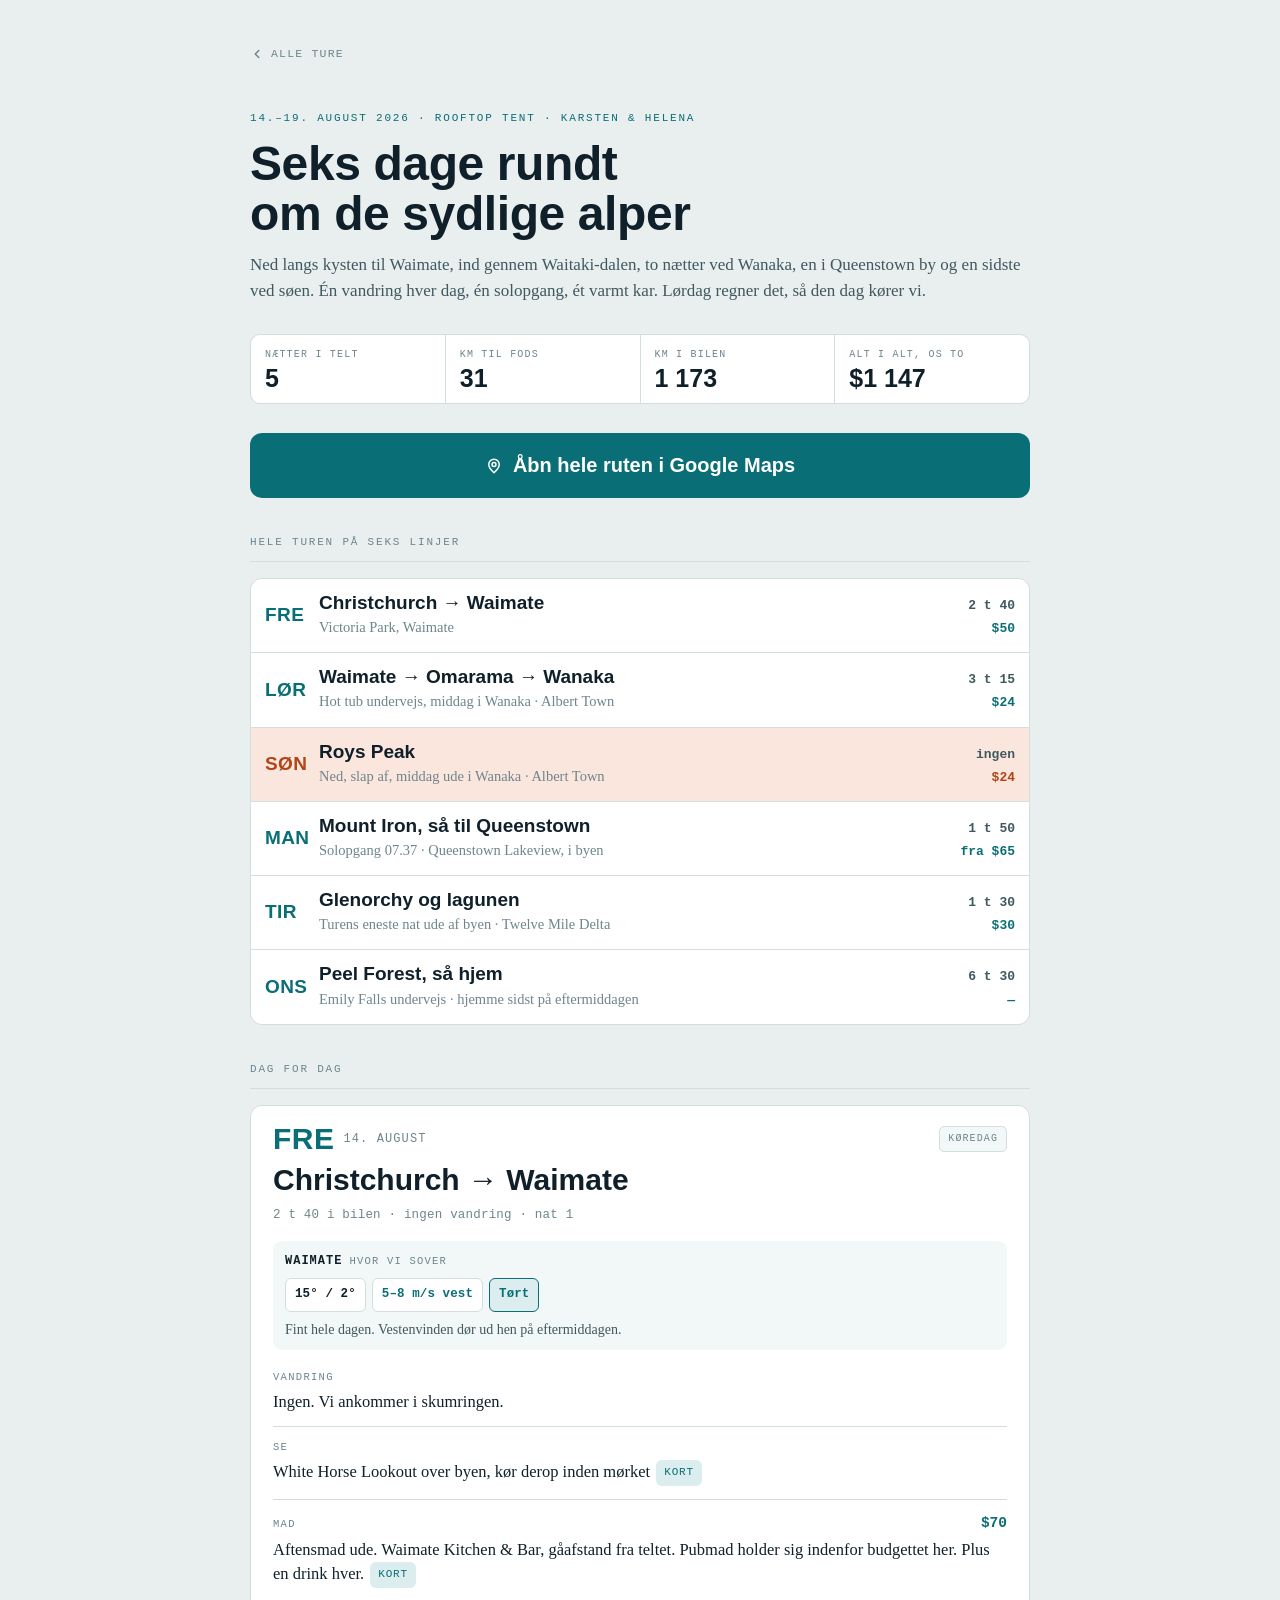
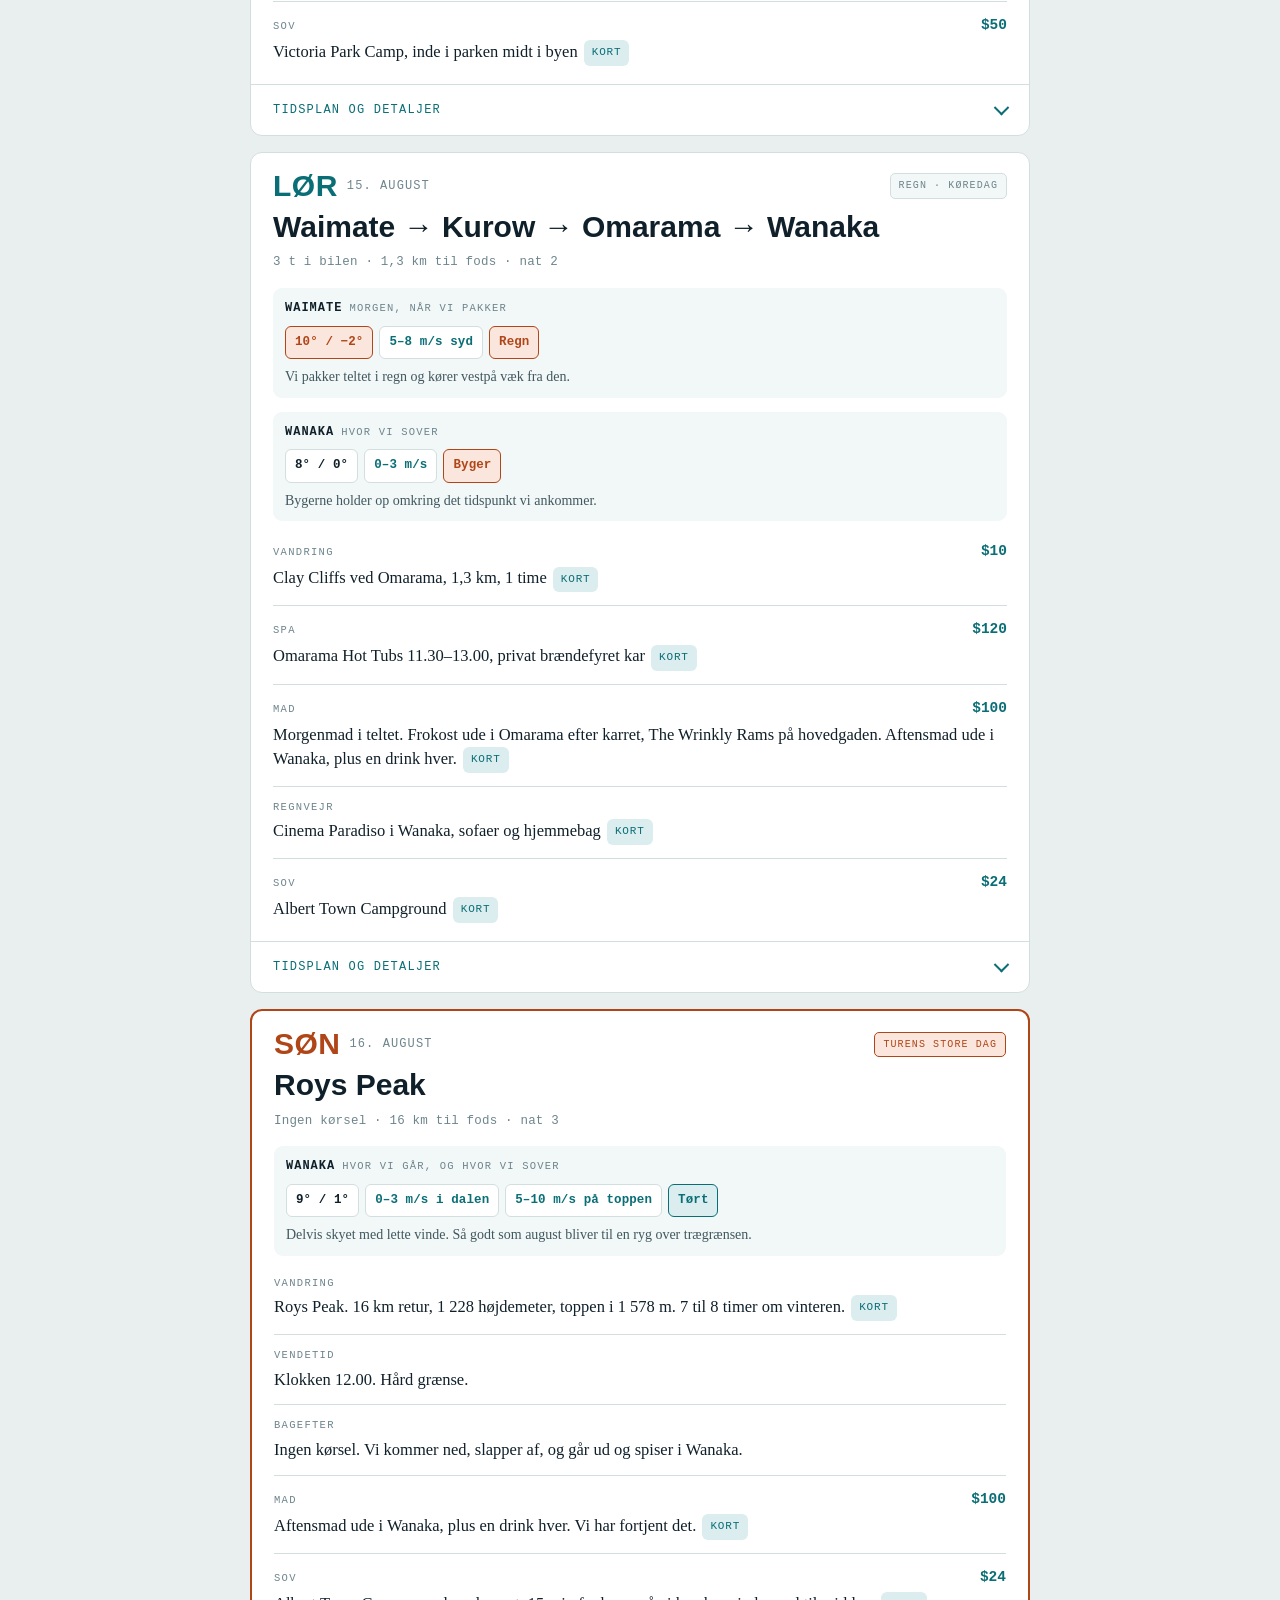
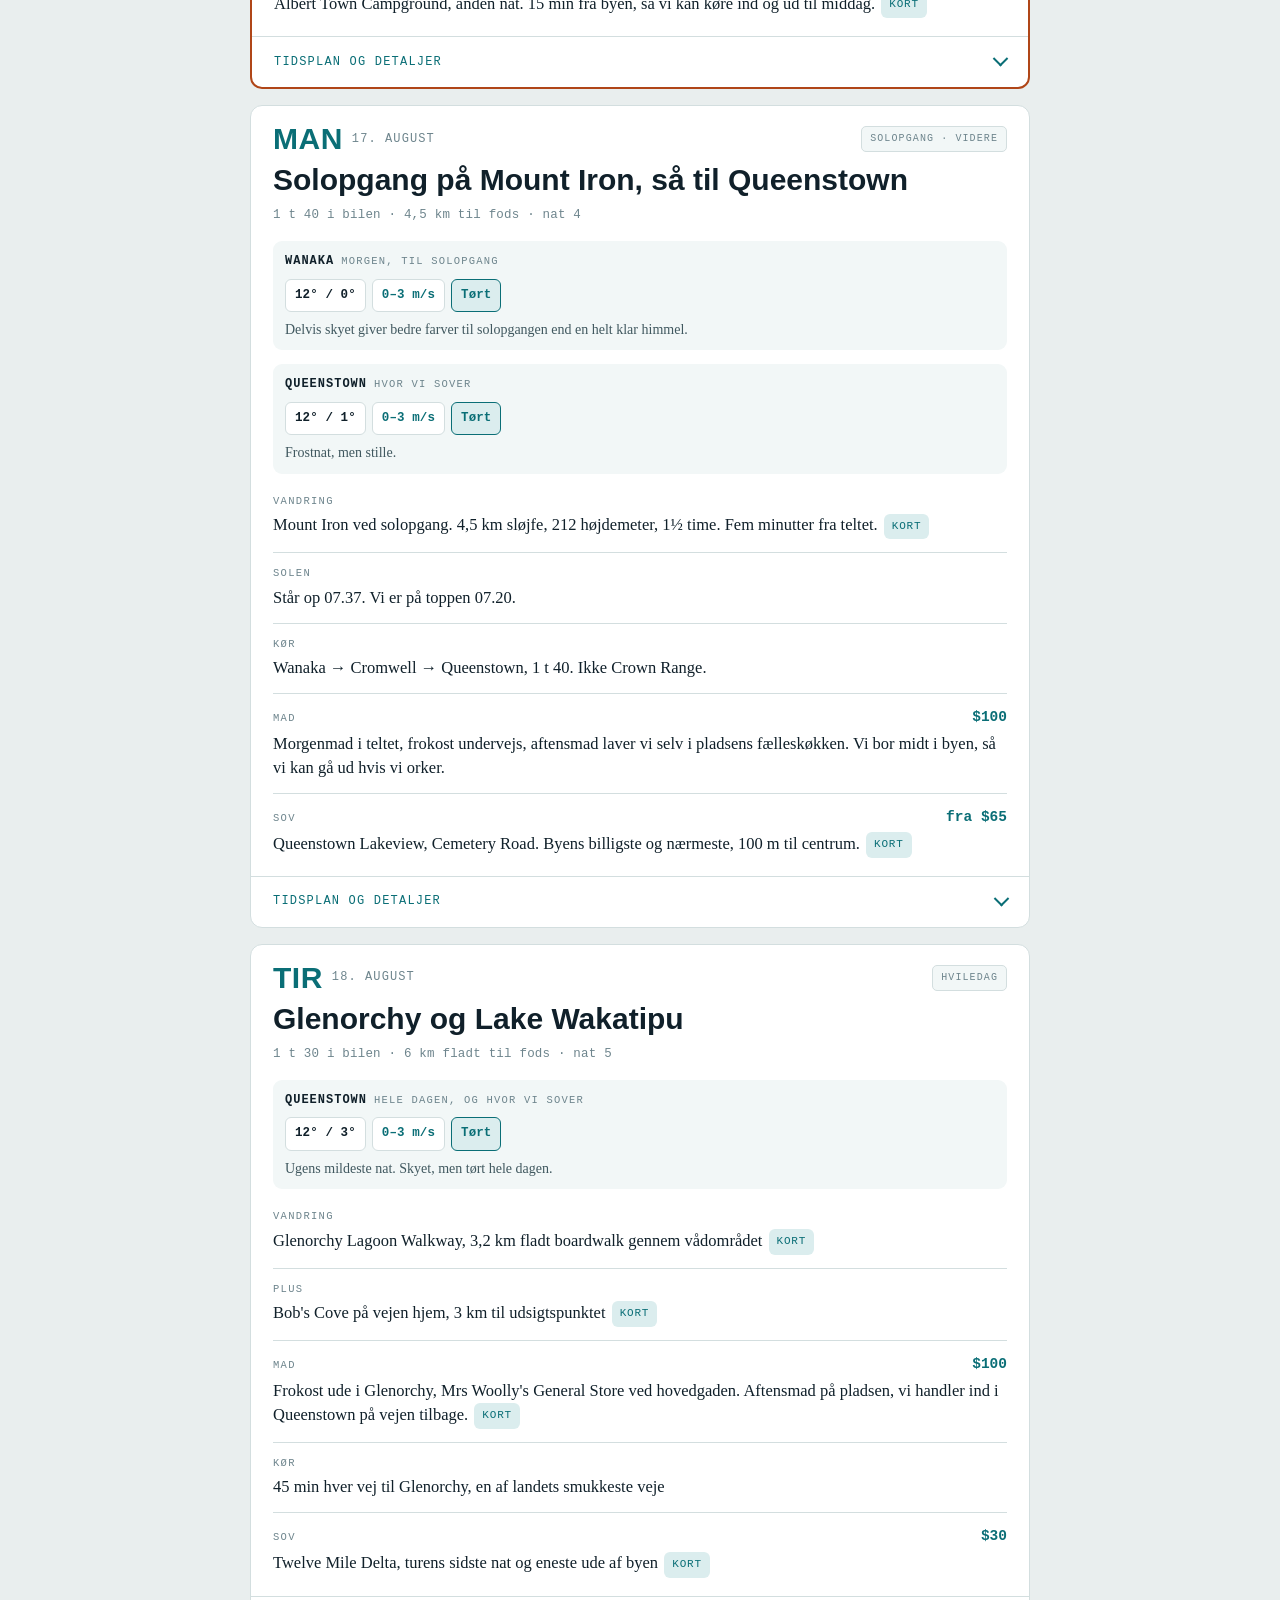
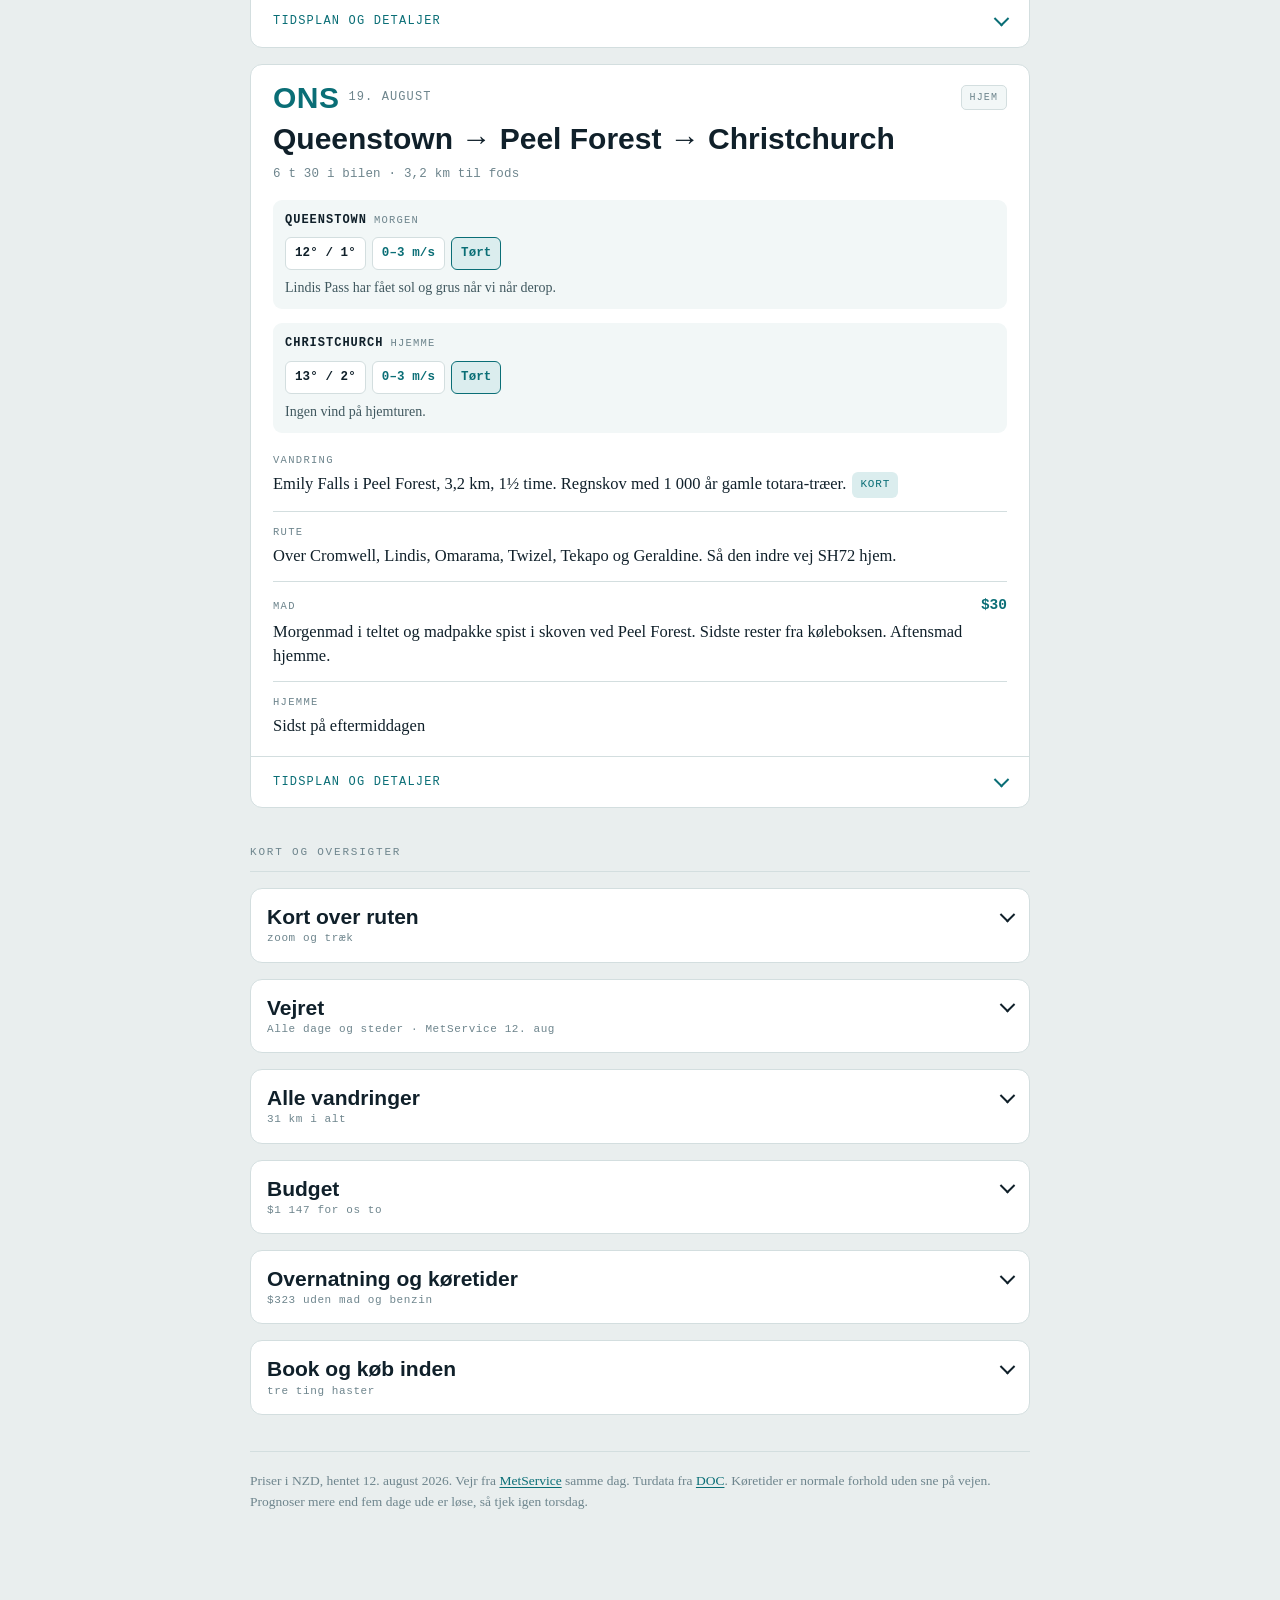
==== commit ca07be66: "Overblik: hele turen paa seks linjer, erstatter springmenuen Ny delt komponent ol.ov i stilarket. Hv" ====
--- a/trips/2026-08-sydoeen.html
+++ b/trips/2026-08-sydoeen.html
@@ -35,14 +35,53 @@
     </a>
   </header>
 
-    <nav class="jump" aria-label="Spring til dag">
-    <a href="#fre"><span>Fre</span>14</a>
-    <a href="#lor"><span>Lør</span>15</a>
-    <a href="#son" class="hot"><span>Søn</span>16</a>
-    <a href="#man"><span>Man</span>17</a>
-    <a href="#tir"><span>Tir</span>18</a>
-    <a href="#ons"><span>Ons</span>19</a>
-  </nav>
+    <section>
+    <h2 class="sec">Hele turen på seks linjer</h2>
+    <ol class="ov">
+      <li><a href="#fre">
+        <span class="ov-day">FRE</span>
+        <span class="ov-route">Christchurch → Waimate</span>
+        <span class="ov-sleep">Victoria Park, Waimate</span>
+        <span class="ov-drive">2 t 40</span>
+        <span class="ov-cost">$50</span>
+      </a></li>
+      <li><a href="#lor">
+        <span class="ov-day">LØR</span>
+        <span class="ov-route">Waimate → Omarama → Wanaka</span>
+        <span class="ov-sleep">Hot tub undervejs, middag i Wanaka · Albert Town</span>
+        <span class="ov-drive">3 t 15</span>
+        <span class="ov-cost">$24</span>
+      </a></li>
+      <li class="big"><a href="#son">
+        <span class="ov-day">SØN</span>
+        <span class="ov-route">Roys Peak</span>
+        <span class="ov-sleep">Ned, slap af, middag ude i Wanaka · Albert Town</span>
+        <span class="ov-drive">ingen</span>
+        <span class="ov-cost">$24</span>
+      </a></li>
+      <li><a href="#man">
+        <span class="ov-day">MAN</span>
+        <span class="ov-route">Mount Iron, så til Queenstown</span>
+        <span class="ov-sleep">Solopgang 07.37 · Queenstown Lakeview, i byen</span>
+        <span class="ov-drive">1 t 50</span>
+        <span class="ov-cost">fra $65</span>
+      </a></li>
+      <li><a href="#tir">
+        <span class="ov-day">TIR</span>
+        <span class="ov-route">Glenorchy og lagunen</span>
+        <span class="ov-sleep">Turens eneste nat ude af byen · Twelve Mile Delta</span>
+        <span class="ov-drive">1 t 30</span>
+        <span class="ov-cost">$30</span>
+      </a></li>
+      <li><a href="#ons">
+        <span class="ov-day">ONS</span>
+        <span class="ov-route">Peel Forest, så hjem</span>
+        <span class="ov-sleep">Emily Falls undervejs · hjemme sidst på eftermiddagen</span>
+        <span class="ov-drive">6 t 30</span>
+        <span class="ov-cost">—</span>
+      </a></li>
+    </ol>
+  </section>
 
   <section>
     <h2 class="sec">Dag for dag</h2>
--- a/assets/style.css
+++ b/assets/style.css
@@ -177,6 +177,55 @@
 nav.jump a.hot { color: var(--alpine); border-color: var(--alpine); background: var(--alpine-2); }
 nav.jump a.hot span { color: var(--alpine); }
 
+/* ---------- overblik: hele turen på én liste ----------
+   Hver række linker til sit dagkort, så listen er også navigationen. */
+
+ol.ov {
+  list-style: none;
+  margin: 0;
+  padding: 0;
+  display: flex;
+  flex-direction: column;
+  gap: 1px;
+  background: var(--line);
+  border: 1px solid var(--line);
+  border-radius: 12px;
+  overflow: hidden;
+}
+
+ol.ov a {
+  display: grid;
+  grid-template-columns: 42px 1fr auto;
+  gap: 2px 12px;
+  align-items: baseline;
+  background: var(--card);
+  padding: 13px 14px;
+  text-decoration: none;
+  color: var(--ink);
+  min-height: 62px;
+}
+ol.ov a:hover { background: var(--accent-2); }
+
+.ov-day {
+  grid-row: 1 / 3;
+  font-family: var(--display);
+  font-size: 19px;
+  font-weight: 600;
+  line-height: 1.1;
+  letter-spacing: .4px;
+  color: var(--accent);
+  align-self: center;
+}
+
+.ov-route { grid-column: 2; font-family: var(--display); font-size: 19px; font-weight: 600; line-height: 1.2; }
+.ov-sleep { grid-column: 2; font-size: 14.5px; color: var(--muted); line-height: 1.35; }
+.ov-drive { grid-column: 3; grid-row: 1; font-family: var(--mono); font-size: 13px; font-weight: 600; color: var(--ink-2); white-space: nowrap; text-align: right; font-variant-numeric: tabular-nums; }
+.ov-cost  { grid-column: 3; grid-row: 2; font-family: var(--mono); font-size: 13px; font-weight: 600; color: var(--accent); white-space: nowrap; text-align: right; font-variant-numeric: tabular-nums; }
+
+ol.ov li.big a { background: var(--alpine-2); }
+ol.ov li.big a:hover { filter: brightness(.97); }
+ol.ov li.big .ov-day, ol.ov li.big .ov-cost { color: var(--alpine); }
+
 /* ---------- sektioner ---------- */
 
 section { display: flex; flex-direction: column; gap: 16px; }
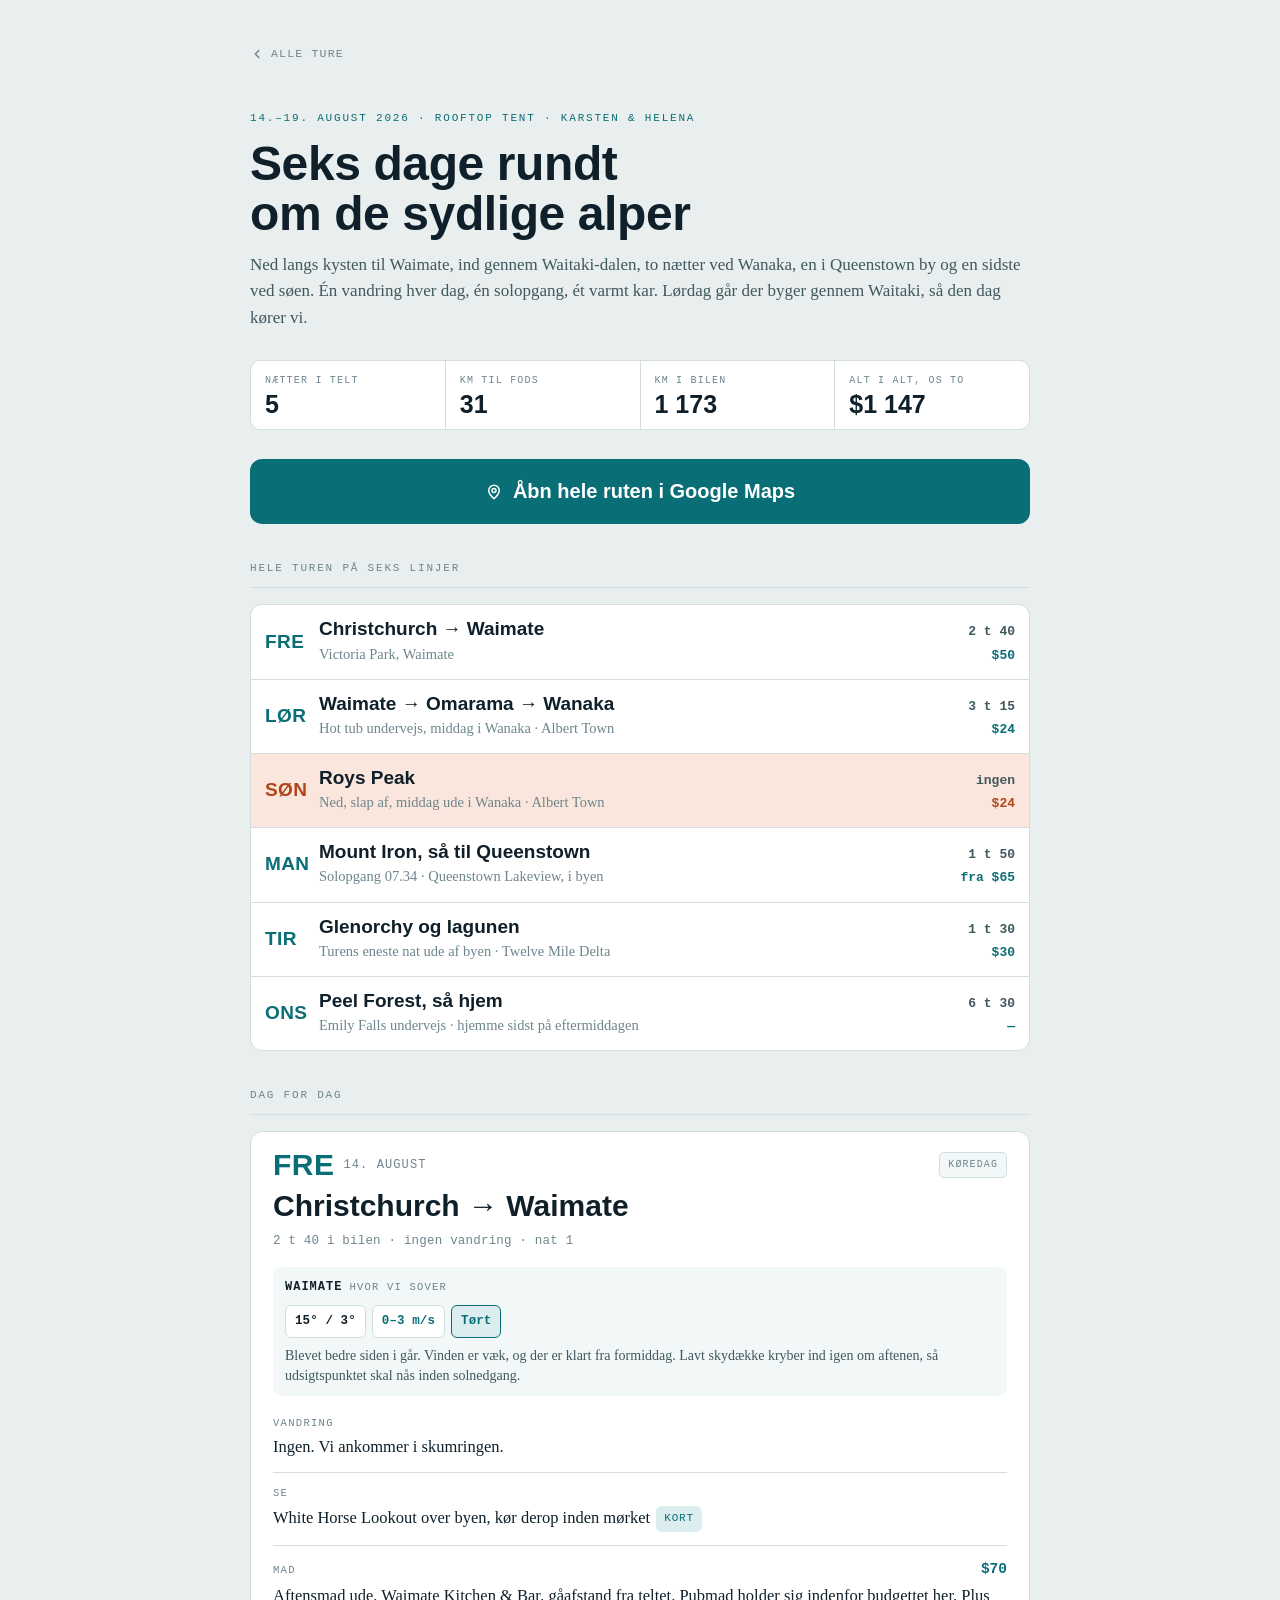
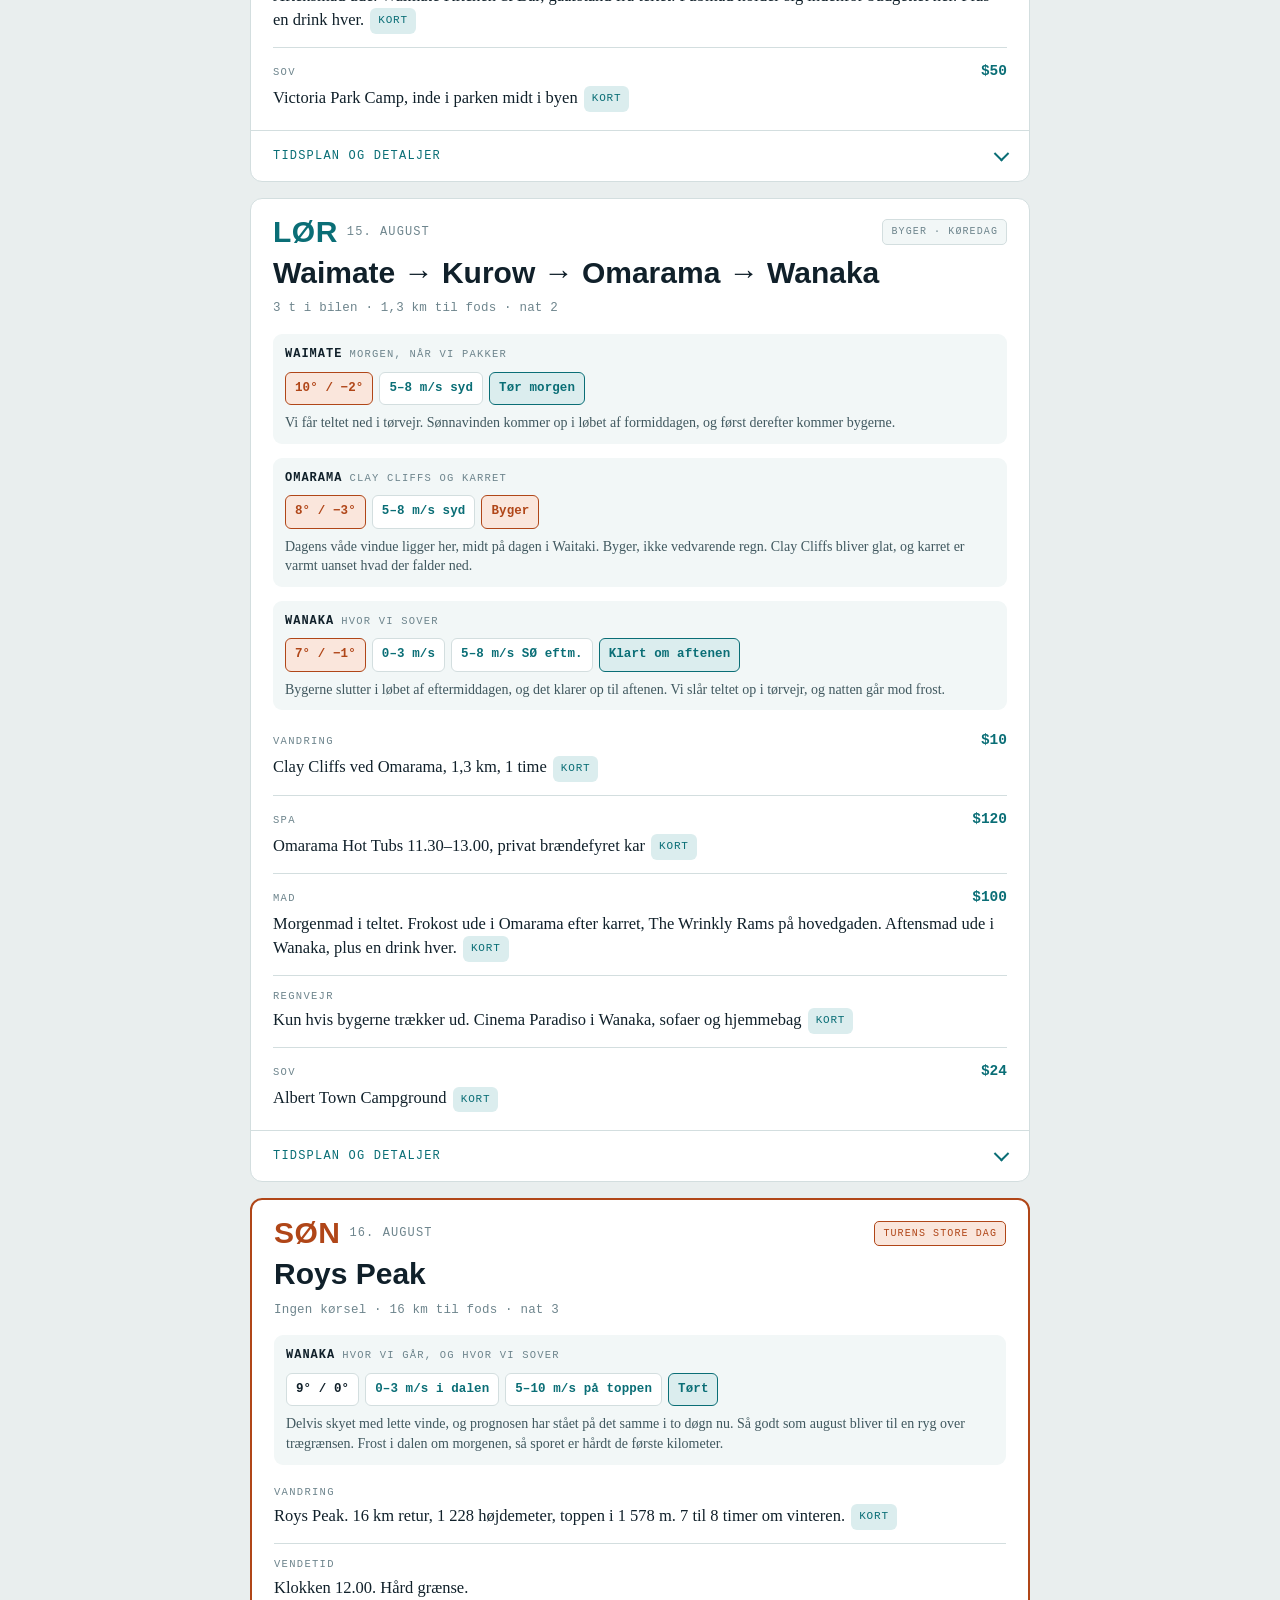
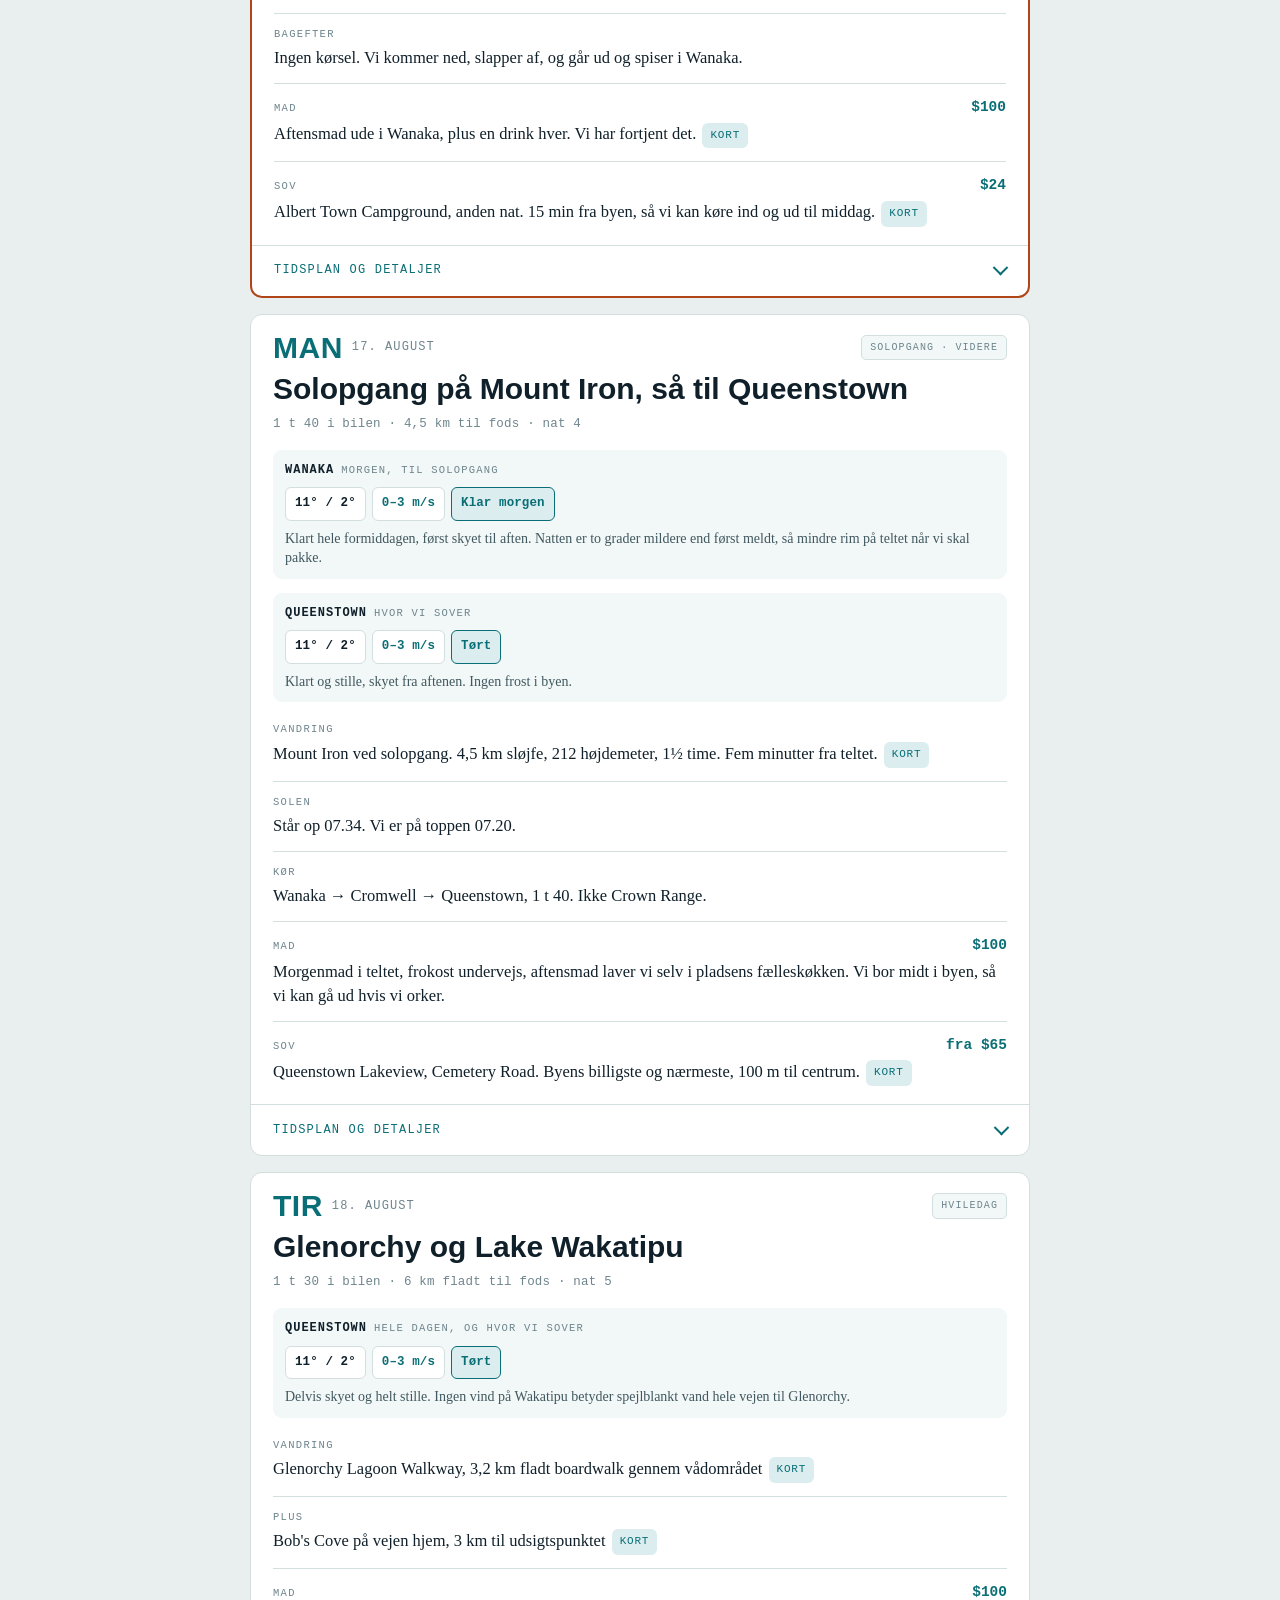
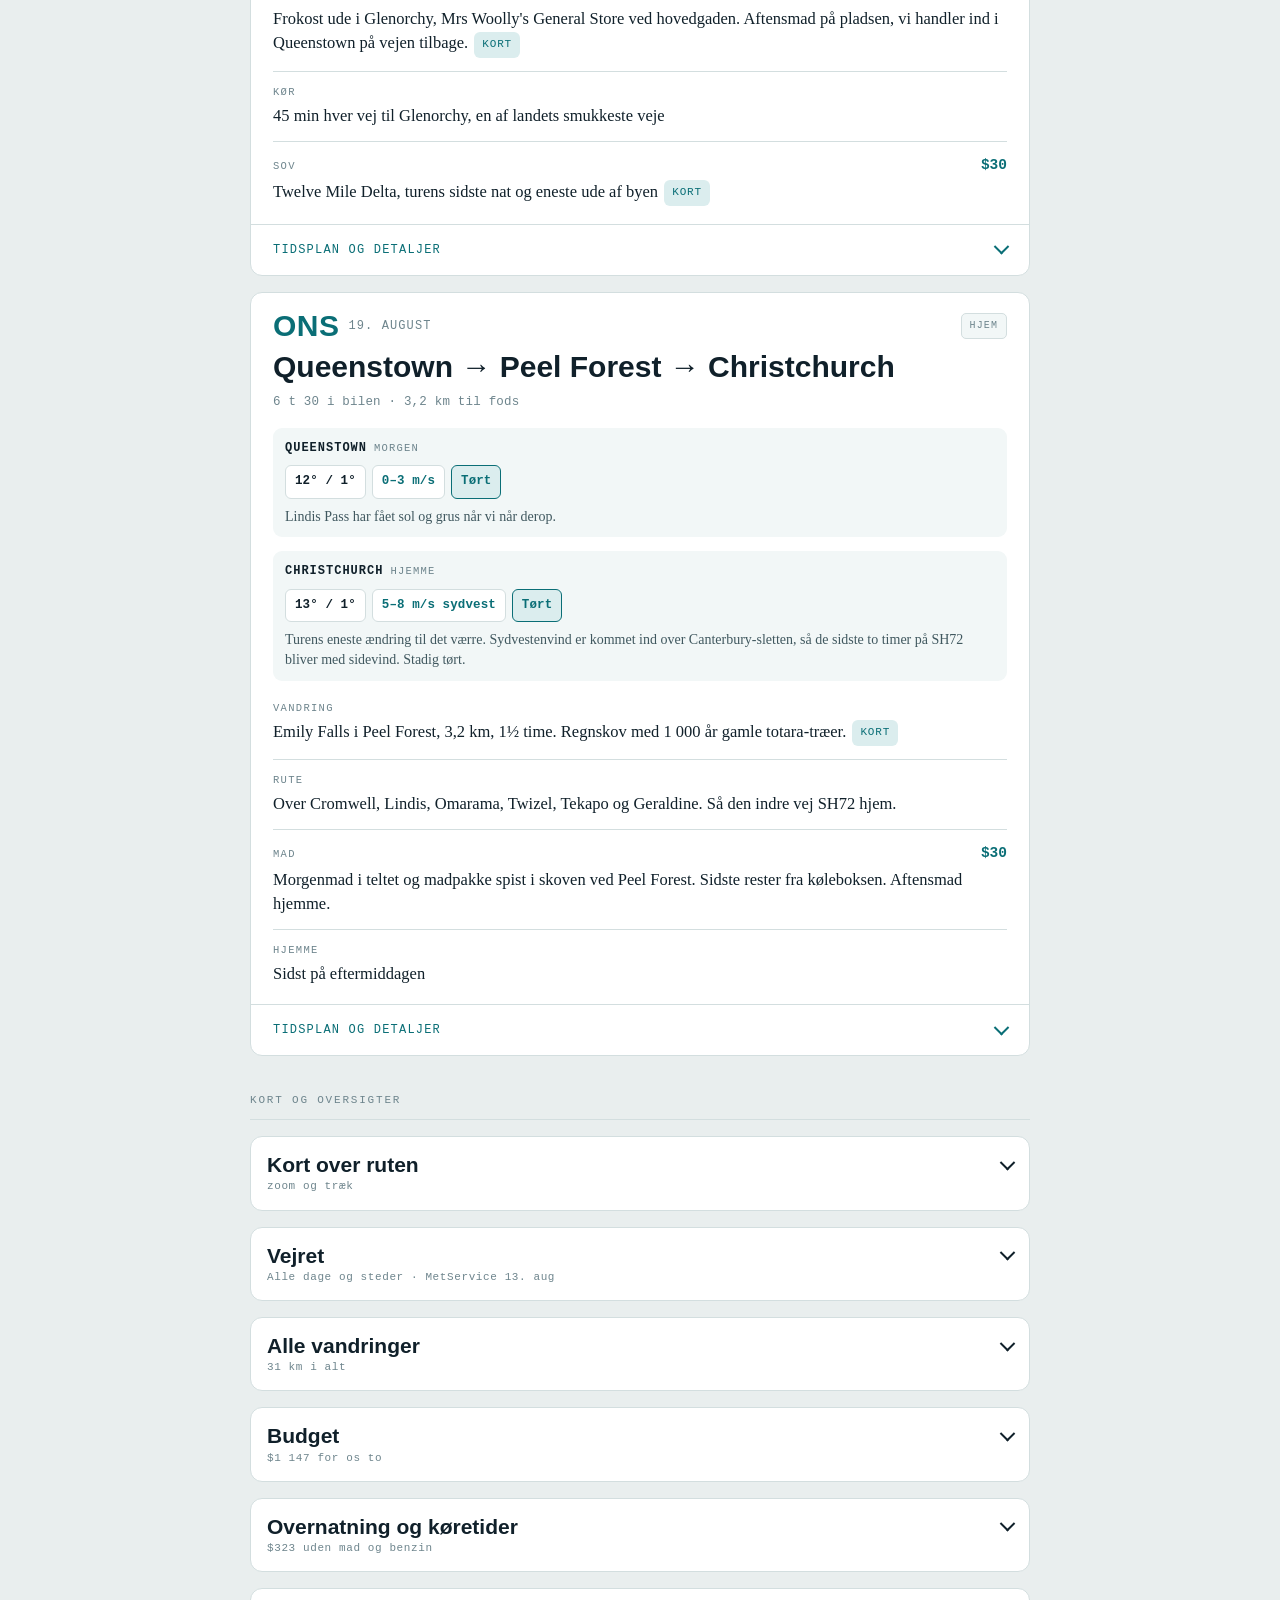
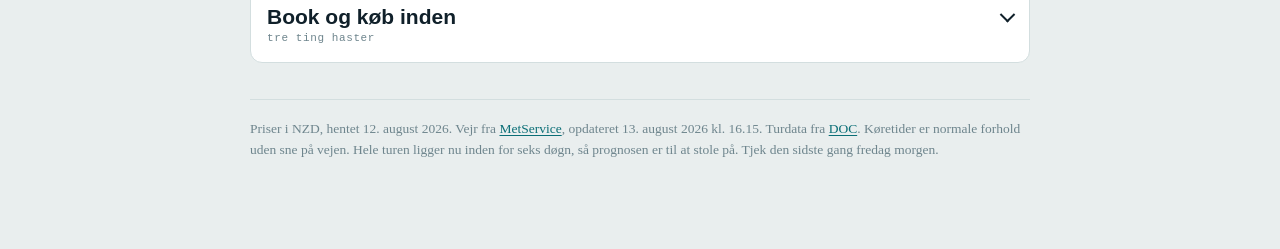
==== commit e4c28fdb: "Vejr: opdateret til MetService 13. aug for alle seks steder Fredag mister vestenvinden, loerdag nedg" ====
--- a/trips/2026-08-sydoeen.html
+++ b/trips/2026-08-sydoeen.html
@@ -20,7 +20,7 @@
   <header class="top">
     <p class="eyebrow">14.–19. august 2026 · rooftop tent · Karsten &amp; Helena</p>
     <h1>Seks dage rundt om de sydlige alper</h1>
-    <p class="standfirst">Ned langs kysten til Waimate, ind gennem Waitaki-dalen, to nætter ved Wanaka, en i Queenstown by og en sidste ved søen. Én vandring hver dag, én solopgang, ét varmt kar. Lørdag regner det, så den dag kører vi.</p>
+    <p class="standfirst">Ned langs kysten til Waimate, ind gennem Waitaki-dalen, to nætter ved Wanaka, en i Queenstown by og en sidste ved søen. Én vandring hver dag, én solopgang, ét varmt kar. Lørdag går der byger gennem Waitaki, så den dag kører vi.</p>
 
     <dl class="facts">
       <div class="fact"><dt>Nætter i telt</dt><dd>5</dd></div>
@@ -62,7 +62,7 @@
       <li><a href="#man">
         <span class="ov-day">MAN</span>
         <span class="ov-route">Mount Iron, så til Queenstown</span>
-        <span class="ov-sleep">Solopgang 07.37 · Queenstown Lakeview, i byen</span>
+        <span class="ov-sleep">Solopgang 07.34 · Queenstown Lakeview, i byen</span>
         <span class="ov-drive">1 t 50</span>
         <span class="ov-cost">fra $65</span>
       </a></li>
@@ -100,11 +100,11 @@
           <div class="wx-row">
             <div class="wx-place"><strong>Waimate</strong>hvor vi sover</div>
             <div class="chips">
-              <span class="chip">15° / 2°</span>
-              <span class="chip wind">5–8 m/s vest</span>
+              <span class="chip">15° / 3°</span>
+              <span class="chip wind">0–3 m/s</span>
               <span class="chip dry">Tørt</span>
             </div>
-              <p class="wx-note">Fint hele dagen. Vestenvinden dør ud hen på eftermiddagen.</p>
+              <p class="wx-note">Blevet bedre siden i går. Vinden er væk, og der er klart fra formiddag. Lavt skydække kryber ind igen om aftenen, så udsigtspunktet skal nås inden solnedgang.</p>
           </div>
         </div>
 
@@ -121,7 +121,7 @@
             <ul class="tl">
               <li><time>14.00</time><span>Kør fra Christchurch når indkøbet er overstået. SH1 ned over Ashburton og Timaru, så 8 km ind i landet.</span></li>
               <li><time>16.40</time><span>I Waimate. Slå teltet op i Victoria Park mens der stadig er lys.</span></li>
-              <li><time>17.10</time><span>White Horse Lookout. Udsigt over sletten til Stillehavet i den ene retning og op ad Waitaki i den anden, altså den vej vi skal i morgen. Solnedgang 17.40.</span></li>
+              <li><time>17.10</time><span>White Horse Lookout. Udsigt over sletten til Stillehavet i den ene retning og op ad Waitaki i den anden, altså den vej vi skal i morgen. Solnedgang 17.48.</span></li>
               <li><time>18.30</time><span>Middag i byen. Alle tre spisesteder er i gåafstand fra pladsen, så vi kan drikke et glas til.</span></li>
             </ul>
             <p class="note ok"><b>Wallabyerne er gratis.</b> Der er en indhegning med wallabyer, påfugle og fugle inde i Victoria Park, altså lige uden for teltet. Waimate er den eneste by i landet hvor de også lever vildt i bakkerne omkring.</p>
@@ -133,7 +133,7 @@
       <!-- ============ LØRDAG ============ -->
       <article class="day" id="lor">
         <div class="day-head">
-          <div class="day-id"><span class="dow">LØR</span><span class="date">15. august</span><span class="tagline">Regn · køredag</span></div>
+          <div class="day-id"><span class="dow">LØR</span><span class="date">15. august</span><span class="tagline">Byger · køredag</span></div>
           <h3 class="day-title">Waimate → Kurow → Omarama → Wanaka</h3>
           <p class="day-sum">3 t i bilen · 1,3 km til fods · nat 2</p>
         </div>
@@ -144,18 +144,28 @@
             <div class="chips">
               <span class="chip cold">10° / −2°</span>
               <span class="chip wind">5–8 m/s syd</span>
-              <span class="chip wet">Regn</span>
-            </div>
-              <p class="wx-note">Vi pakker teltet i regn og kører vestpå væk fra den.</p>
+              <span class="chip dry">Tør morgen</span>
+            </div>
+              <p class="wx-note">Vi får teltet ned i tørvejr. Sønnavinden kommer op i løbet af formiddagen, og først derefter kommer bygerne.</p>
+          </div>
+          <div class="wx-row">
+            <div class="wx-place"><strong>Omarama</strong>Clay Cliffs og karret</div>
+            <div class="chips">
+              <span class="chip cold">8° / −3°</span>
+              <span class="chip wind">5–8 m/s syd</span>
+              <span class="chip wet">Byger</span>
+            </div>
+              <p class="wx-note">Dagens våde vindue ligger her, midt på dagen i Waitaki. Byger, ikke vedvarende regn. Clay Cliffs bliver glat, og karret er varmt uanset hvad der falder ned.</p>
           </div>
           <div class="wx-row">
             <div class="wx-place"><strong>Wanaka</strong>hvor vi sover</div>
             <div class="chips">
-              <span class="chip">8° / 0°</span>
+              <span class="chip cold">7° / −1°</span>
               <span class="chip wind">0–3 m/s</span>
-              <span class="chip wet">Byger</span>
-            </div>
-              <p class="wx-note">Bygerne holder op omkring det tidspunkt vi ankommer.</p>
+              <span class="chip wind">5–8 m/s SØ eftm.</span>
+              <span class="chip dry">Klart om aftenen</span>
+            </div>
+              <p class="wx-note">Bygerne slutter i løbet af eftermiddagen, og det klarer op til aftenen. Vi slår teltet op i tørvejr, og natten går mod frost.</p>
           </div>
         </div>
 
@@ -163,7 +173,7 @@
           <li><div class="k-top"><b>Vandring</b><span class="cost">$10</span></div><div class="val">Clay Cliffs ved Omarama, 1,3 km, 1 time <a class="pin" href="https://www.google.com/maps/search/?api=1&amp;query=Clay+Cliffs+Omarama" target="_blank" rel="noopener noreferrer">Kort</a></div></li>
           <li><div class="k-top"><b>Spa</b><span class="cost">$120</span></div><div class="val">Omarama Hot Tubs 11.30–13.00, privat brændefyret kar <a class="pin" href="https://www.google.com/maps/search/?api=1&amp;query=Omarama+Hot+Tubs" target="_blank" rel="noopener noreferrer">Kort</a></div></li>
           <li><div class="k-top"><b>Mad</b><span class="cost">$100</span></div><div class="val">Morgenmad i teltet. Frokost ude i Omarama efter karret, The Wrinkly Rams på hovedgaden. Aftensmad ude i Wanaka, plus en drink hver. <a class="pin" href="https://www.google.com/maps/search/?api=1&amp;query=The+Wrinkly+Rams+Omarama" target="_blank" rel="noopener noreferrer">Kort</a></div></li>
-          <li><div class="k-top"><b>Regnvejr</b></div><div class="val">Cinema Paradiso i Wanaka, sofaer og hjemmebag <a class="pin" href="https://www.google.com/maps/search/?api=1&amp;query=Cinema+Paradiso+Wanaka" target="_blank" rel="noopener noreferrer">Kort</a></div></li>
+          <li><div class="k-top"><b>Regnvejr</b></div><div class="val">Kun hvis bygerne trækker ud. Cinema Paradiso i Wanaka, sofaer og hjemmebag <a class="pin" href="https://www.google.com/maps/search/?api=1&amp;query=Cinema+Paradiso+Wanaka" target="_blank" rel="noopener noreferrer">Kort</a></div></li>
           <li><div class="k-top"><b>Sov</b><span class="cost">$24</span></div><div class="val">Albert Town Campground <a class="pin" href="https://www.google.com/maps/search/?api=1&amp;query=Albert+Town+Campground+Wanaka" target="_blank" rel="noopener noreferrer">Kort</a></div></li>
         </ul>
 
@@ -171,14 +181,14 @@
           <summary>Tidsplan og detaljer</summary>
           <div class="det-body">
             <ul class="tl">
-              <li><time>09.30</time><span>Pak teltet, formentlig i regnvejr. SH82 ind gennem bakkerne til Kurow ved Waitaki-floden. <a class="pin" href="https://www.google.com/maps/search/?api=1&amp;query=Kurow+New+Zealand" target="_blank" rel="noopener noreferrer">Kort</a></span></li>
+              <li><time>09.30</time><span>Pak teltet, og det bliver i tørvejr. SH82 ind gennem bakkerne til Kurow ved Waitaki-floden. <a class="pin" href="https://www.google.com/maps/search/?api=1&amp;query=Kurow+New+Zealand" target="_blank" rel="noopener noreferrer">Kort</a></span></li>
               <li><time>10.20</time><span>Kurow. Videre op ad SH83 langs Aviemore og Benmore, to store dæmningssøer. På en grå dag er de stålblå og helt tomme.</span></li>
               <li><time>11.30</time><span>Omarama Hot Tubs. Halvanden time i vores eget kar, ingen andre gæster, ingen klor. Vi skruer selv op med mere brænde.</span></li>
               <li><time>13.15</time><span>Clay Cliffs, ti minutter fra byen. Forvitrede lerpinakler i smalle kløfter, som et miniature Bryce Canyon midt i tussockgræsset.</span></li>
               <li><time>14.30</time><span>Over Lindis Pass mod Wanaka.</span></li>
               <li><time>15.50</time><span>I Wanaka. Bygerne skulle være holdt op. Aften i byen.</span></li>
             </ul>
-            <p class="note"><b>Clay Cliffs kan svigte.</b> Der er 8 km grusvej derud, og stien bliver glat efter regn. Vejen er velvedligeholdt og kræver ikke firehjulstræk, men det er netop regndagen. Ser det for pløret ud ved porten, så vend om, det koster kun $10 i honesty box.<br /><br />Reserven er søbredden i Wanaka om eftermiddagen. Flad grussti langs vandet mod Waterfall Creek, forbi det berømte træ. Gå 1,5 km ud og vend om.</p>
+            <p class="note"><b>Clay Cliffs kan svigte.</b> Der er 8 km grusvej derud, og stien bliver glat efter regn. Vejen er velvedligeholdt og kræver ikke firehjulstræk, men vi kommer forbi lige efter formiddagens byger. Ser det for pløret ud ved porten, så vend om, det koster kun $10 i honesty box.<br /><br />Reserven er søbredden i Wanaka om eftermiddagen. Flad grussti langs vandet mod Waterfall Creek, forbi det berømte træ. Gå 1,5 km ud og vend om.</p>
             <p class="note ok"><b>Valgfri omvej:</b> fra Kurow kan vi køre 25 km ned til Duntroon og se klippemalerierne under et kalkstensoverhæng og Elephant Rocks ude på markerne. Frem og tilbage koster 50 km og 40 minutter. Det er tørt under overhænget, så det virker i regn. <a class="pin" href="https://www.google.com/maps/search/?api=1&amp;query=Elephant+Rocks+Duntroon" target="_blank" rel="noopener noreferrer">Kort</a></p>
           </div>
         </details>
@@ -196,12 +206,12 @@
           <div class="wx-row">
             <div class="wx-place"><strong>Wanaka</strong>hvor vi går, og hvor vi sover</div>
             <div class="chips">
-              <span class="chip">9° / 1°</span>
+              <span class="chip">9° / 0°</span>
               <span class="chip wind">0–3 m/s i dalen</span>
               <span class="chip wind">5–10 m/s på toppen</span>
               <span class="chip dry">Tørt</span>
             </div>
-              <p class="wx-note">Delvis skyet med lette vinde. Så godt som august bliver til en ryg over trægrænsen.</p>
+              <p class="wx-note">Delvis skyet med lette vinde, og prognosen har stået på det samme i to døgn nu. Så godt som august bliver til en ryg over trægrænsen. Frost i dalen om morgenen, så sporet er hårdt de første kilometer.</p>
           </div>
         </div>
 
@@ -244,26 +254,26 @@
           <div class="wx-row">
             <div class="wx-place"><strong>Wanaka</strong>morgen, til solopgang</div>
             <div class="chips">
-              <span class="chip">12° / 0°</span>
+              <span class="chip">11° / 2°</span>
+              <span class="chip wind">0–3 m/s</span>
+              <span class="chip dry">Klar morgen</span>
+            </div>
+              <p class="wx-note">Klart hele formiddagen, først skyet til aften. Natten er to grader mildere end først meldt, så mindre rim på teltet når vi skal pakke.</p>
+          </div>
+          <div class="wx-row">
+            <div class="wx-place"><strong>Queenstown</strong>hvor vi sover</div>
+            <div class="chips">
+              <span class="chip">11° / 2°</span>
               <span class="chip wind">0–3 m/s</span>
               <span class="chip dry">Tørt</span>
             </div>
-              <p class="wx-note">Delvis skyet giver bedre farver til solopgangen end en helt klar himmel.</p>
-          </div>
-          <div class="wx-row">
-            <div class="wx-place"><strong>Queenstown</strong>hvor vi sover</div>
-            <div class="chips">
-              <span class="chip">12° / 1°</span>
-              <span class="chip wind">0–3 m/s</span>
-              <span class="chip dry">Tørt</span>
-            </div>
-              <p class="wx-note">Frostnat, men stille.</p>
+              <p class="wx-note">Klart og stille, skyet fra aftenen. Ingen frost i byen.</p>
           </div>
         </div>
 
         <ul class="keys">
           <li><div class="k-top"><b>Vandring</b></div><div class="val">Mount Iron ved solopgang. 4,5 km sløjfe, 212 højdemeter, 1½ time. Fem minutter fra teltet. <a class="pin" href="https://www.google.com/maps/search/?api=1&amp;query=Mount+Iron+Track+car+park+Wanaka" target="_blank" rel="noopener noreferrer">Kort</a></div></li>
-          <li><div class="k-top"><b>Solen</b></div><div class="val">Står op 07.37. Vi er på toppen 07.20.</div></li>
+          <li><div class="k-top"><b>Solen</b></div><div class="val">Står op 07.34. Vi er på toppen 07.20.</div></li>
           <li><div class="k-top"><b>Kør</b></div><div class="val">Wanaka → Cromwell → Queenstown, 1 t 40. Ikke Crown Range.</div></li>
           <li><div class="k-top"><b>Mad</b><span class="cost">$100</span></div><div class="val">Morgenmad i teltet, frokost undervejs, aftensmad laver vi selv i pladsens fælleskøkken. Vi bor midt i byen, så vi kan gå ud hvis vi orker.</div></li>
           <li><div class="k-top"><b>Sov</b><span class="cost">fra $65</span></div><div class="val">Queenstown Lakeview, Cemetery Road. Byens billigste og nærmeste, 100 m til centrum. <a class="pin" href="https://www.google.com/maps/search/?api=1&amp;query=Queenstown+Lakeview+Holiday+Park" target="_blank" rel="noopener noreferrer">Kort</a></div></li>
@@ -275,8 +285,8 @@
             <ul class="tl">
               <li><time>06.35</time><span>Op og afsted. Fem minutters kørsel fra Albert Town.</span></li>
               <li><time>06.45</time><span>Ved trailhead på SH84. Pandelampe på, det er helt mørkt.</span></li>
-              <li><time>07.20</time><span>På toppen i 533 meter, sytten minutter før solen.</span></li>
-              <li><time>07.37</time><span>Solopgang. 360 grader over Lake Wanaka, Lake Hāwea, Clutha-dalen, Cardrona og hele Mount Aspiring National Park.</span></li>
+              <li><time>07.20</time><span>På toppen i 533 meter, fjorten minutter før solen.</span></li>
+              <li><time>07.34</time><span>Solopgang. 360 grader over Lake Wanaka, Lake Hāwea, Clutha-dalen, Cardrona og hele Mount Aspiring National Park.</span></li>
               <li><time>08.30</time><span>Nede igen. Morgenmad, pak teltet.</span></li>
               <li><time>10.30</time><span>Kør mod Queenstown over Cromwell. Fremme cirka 12.15.</span></li>
               <li><time class="none">Eftm.</time><span>Fri i Queenstown. Pladsen ligger 100 m fra centrum, så bilen kan blive stående resten af dagen.</span></li>
@@ -300,11 +310,11 @@
           <div class="wx-row">
             <div class="wx-place"><strong>Queenstown</strong>hele dagen, og hvor vi sover</div>
             <div class="chips">
-              <span class="chip">12° / 3°</span>
+              <span class="chip">11° / 2°</span>
               <span class="chip wind">0–3 m/s</span>
               <span class="chip dry">Tørt</span>
             </div>
-              <p class="wx-note">Ugens mildeste nat. Skyet, men tørt hele dagen.</p>
+              <p class="wx-note">Delvis skyet og helt stille. Ingen vind på Wakatipu betyder spejlblankt vand hele vejen til Glenorchy.</p>
           </div>
         </div>
 
@@ -355,11 +365,11 @@
           <div class="wx-row">
             <div class="wx-place"><strong>Christchurch</strong>hjemme</div>
             <div class="chips">
-              <span class="chip">13° / 2°</span>
-              <span class="chip wind">0–3 m/s</span>
+              <span class="chip">13° / 1°</span>
+              <span class="chip wind">5–8 m/s sydvest</span>
               <span class="chip dry">Tørt</span>
             </div>
-              <p class="wx-note">Ingen vind på hjemturen.</p>
+              <p class="wx-note">Turens eneste ændring til det værre. Sydvestenvind er kommet ind over Canterbury-sletten, så de sidste to timer på SH72 bliver med sidevind. Stadig tørt.</p>
           </div>
         </div>
 
@@ -494,7 +504,7 @@
 
     <div class="panel">
       <details>
-        <summary><span class="lead">Vejret</span> <span class="hint">Alle dage og steder · MetService 12. aug</span></summary>
+        <summary><span class="lead">Vejret</span> <span class="hint">Alle dage og steder · MetService 13. aug</span></summary>
         <div class="det-body">
           <div class="tscroll wxtable">
             <table>
@@ -502,21 +512,22 @@
                 <tr><th>Sted</th><th>Fre</th><th>Lør</th><th>Søn</th><th>Man</th><th>Tir</th><th>Ons</th></tr>
               </thead>
               <tbody>
-                <tr><td><b>Christchurch</b></td><td class="n">16/4</td><td class="n">10/0</td><td class="n">10/0</td><td class="n">13/0</td><td class="n">13/3</td><td class="n">13/2</td></tr>
-                <tr><td><b>Timaru</b><br /><span style="font-size:12px;color:var(--muted)">45 min fra Waimate</span></td><td class="n">15/2</td><td class="n">10/−2</td><td class="n">12/0</td><td class="n">14/0</td><td class="n">14/1</td><td class="n">13/1</td></tr>
-                <tr><td><b>Oamaru</b><br /><span style="font-size:12px;color:var(--muted)">45 min fra Waimate</span></td><td class="n">14/5</td><td class="n">10/1</td><td class="n">11/3</td><td class="n">14/3</td><td class="n">14/5</td><td class="n">13/4</td></tr>
-                <tr><td><b>Alexandra</b><br /><span style="font-size:12px;color:var(--muted)">nærmest Lindis</span></td><td class="n">13/1</td><td class="n">9/−2</td><td class="n">10/1</td><td class="n">13/0</td><td class="n">13/2</td><td class="n">12/1</td></tr>
-                <tr><td><b>Wanaka</b></td><td class="n">12/2</td><td class="n">8/0</td><td class="n">9/1</td><td class="n">12/0</td><td class="n">12/2</td><td class="n">12/1</td></tr>
-                <tr><td><b>Queenstown</b></td><td class="n">12/2</td><td class="n">8/−1</td><td class="n">9/1</td><td class="n">12/1</td><td class="n">12/3</td><td class="n">12/1</td></tr>
-                <tr class="sum"><td>Vind</td><td class="n">5–8</td><td class="n">5–8</td><td class="n">0–3</td><td class="n">0–3</td><td class="n">0–3</td><td class="n">0–3</td></tr>
-                <tr><td>Nedbør</td><td><span class="mini ok">Tørt</span></td><td><span class="mini soft">Regn</span></td><td><span class="mini ok">Tørt</span></td><td><span class="mini ok">Tørt</span></td><td><span class="mini ok">Tørt</span></td><td><span class="mini ok">Tørt</span></td></tr>
-              </tbody>
-            </table>
-          </div>
-          <p class="note ok"><b>Ugen har ét mønster.</b> Fredag er tør med moderat vind. Lørdag slår vinden om i syd og der kommer regn, og det er derfor lørdag er køredag. Fra søndag lægger der sig et højtryk med 0 til 3 m/s og natfrost, og det holder turen ud. Solopgangen søndag og Roys Peak mandag falder begge i det gode vejr.</p>
+                <tr><td><b>Christchurch</b></td><td class="n">16/4</td><td class="n">11/0</td><td class="n">10/0</td><td class="n">11/2</td><td class="n">13/2</td><td class="n">13/1</td></tr>
+                <tr><td><b>Timaru</b><br /><span style="font-size:12px;color:var(--muted)">45 min fra Waimate</span></td><td class="n">15/3</td><td class="n">10/−2</td><td class="n">12/0</td><td class="n">13/0</td><td class="n">14/1</td><td class="n">13/0</td></tr>
+                <tr><td><b>Oamaru</b><br /><span style="font-size:12px;color:var(--muted)">45 min fra Waimate</span></td><td class="n">15/5</td><td class="n">10/0</td><td class="n">11/3</td><td class="n">14/4</td><td class="n">14/4</td><td class="n">13/4</td></tr>
+                <tr><td><b>Alexandra</b><br /><span style="font-size:12px;color:var(--muted)">nærmest Lindis og Omarama</span></td><td class="n">13/2</td><td class="n">8/−3</td><td class="n">10/0</td><td class="n">12/2</td><td class="n">13/2</td><td class="n">12/1</td></tr>
+                <tr><td><b>Wanaka</b></td><td class="n">12/2</td><td class="n">7/−1</td><td class="n">9/0</td><td class="n">11/2</td><td class="n">12/1</td><td class="n">12/1</td></tr>
+                <tr><td><b>Queenstown</b></td><td class="n">12/3</td><td class="n">7/−1</td><td class="n">9/1</td><td class="n">11/2</td><td class="n">11/2</td><td class="n">12/1</td></tr>
+                <tr class="sum"><td>Vind</td><td class="n">0–3</td><td class="n">5–8</td><td class="n">0–3</td><td class="n">0–3</td><td class="n">0–3</td><td class="n">0–3</td></tr>
+                <tr><td>Nedbør</td><td><span class="mini ok">Tørt</span></td><td><span class="mini soft">Byger</span></td><td><span class="mini ok">Tørt</span></td><td><span class="mini ok">Tørt</span></td><td><span class="mini ok">Tørt</span></td><td><span class="mini ok">Tørt</span></td></tr>
+              </tbody>
+            </table>
+          </div>
+          <p class="note ok"><b>Ugen har ét mønster.</b> Fredag er tør og nu også helt stille. Lørdag slår vinden om i syd og der kommer byger gennem Waitaki, og det er derfor lørdag er køredag. Fra lørdag aften lægger der sig et højtryk med 0 til 3 m/s, og det holder turen ud. Roys Peak søndag og solopgangen mandag falder begge i det gode vejr.</p>
+          <p class="note ok"><b>Hvad der har ændret sig siden i går.</b> Tre ting, og to af dem til det bedre. Fredagens vestenvind er forsvundet, så ankomsten til Waimate er vindstille i stedet for 5 til 8 m/s. Lørdag er nedgraderet fra regn til byger, det våde vindue er rykket til midt på dagen omkring Omarama, og både morgenen i Waimate og aftenen i Wanaka er nu tørre. Til gengæld er der kommet sydvestenvind på Canterbury-sletten onsdag, så de sidste timer hjem bliver med sidevind. Nætterne mandag og tirsdag er et par grader mildere end først meldt.</p>
           <p class="note"><b>Om vindtallene.</b> MetService skriver ikke tal på vinden i byprognoserne, kun Beaufort-ord. Lette vinde betyder 0,5 til 3 m/s, og en retning uden styrkeord betyder moderat, altså 5,5 til 8. Tallene her er den omregning, ikke en punktprognose. Hele ugen ligger under 8 m/s, hvilket er stille vejr.</p>
-          <p class="note"><b>Vinden i dalen er ikke vinden på toppen.</b> De 0 til 3 m/s mandag gælder Wanaka i 350 meter. Roys Peak-toppen ligger i 1 578, og over trægrænsen er vinden typisk to til tre gange dalværdien.</p>
-          <p style="margin:0;font-size:15px;color:var(--muted)">Waimate, Kurow, Omarama og Glenorchy ligger ikke i MetServices datafeed. Slå dem op i browseren torsdag, prognosen er alligevel bedre til den tid.</p>
+          <p class="note"><b>Vinden i dalen er ikke vinden på toppen.</b> De 0 til 3 m/s søndag gælder Wanaka i 350 meter. Roys Peak-toppen ligger i 1 578, og over trægrænsen er vinden typisk to til tre gange dalværdien.</p>
+          <p style="margin:0;font-size:15px;color:var(--muted)">Waimate, Kurow, Omarama og Glenorchy ligger ikke i MetServices datafeed. Waimate er sat mellem Timaru og Oamaru, Omarama er sat efter Alexandra. Slå dem op i browseren fredag morgen hvis lørdagen skal finpudses.</p>
         </div>
       </details>
     </div>
@@ -670,7 +681,7 @@
             <li>Albert Town og Twelve Mile Delta tager ikke bookinger. Først til mølle, og i august er der masser af plads.</li>
           </ul>
           <p class="note"><b>Grej vi mangler.</b> Snekæder i bilen, ikke valgfrit i Queenstown-distriktet fra maj til september og der er $750 i bøde. Microspikes til os begge, bruges både på Mount Iron i mørke og på Roys Peak. Vandrestave. Pandelampe til hver, ikke én delt. Solbriller og solcreme, sne plus højde giver forbrænding på under en time. Isobutan-propan-gas, ikke ren butan, den holder op med at fordampe omkring frysepunktet. Og en termokande.</p>
-          <p class="note ok"><b>Tjek på dagen.</b> Torsdag aften: MetService for Timaru og Wanaka. Søndag aften: NZ Avalanche Advisory for Wanaka og timeprognosen for vinden mandag. Læg mandagens tur ind i Plan My Walk. Hent Google Maps-ruten offline, der er ikke dækning i Waitaki eller på Lindis Pass.</p>
+          <p class="note ok"><b>Tjek på dagen.</b> Fredag morgen inden afgang: MetService for Timaru og Wanaka en sidste gang. Lørdag aften: NZ Avalanche Advisory for Wanaka og timeprognosen for vinden søndag. Læg søndagens tur ind i Plan My Walk. Hent Google Maps-ruten offline, der er ikke dækning i Waitaki eller på Lindis Pass.</p>
         </div>
       </details>
     </div>
@@ -678,7 +689,7 @@
   </section>
 
   <footer>
-    Priser i NZD, hentet 12. august 2026. Vejr fra <a href="https://www.metservice.com/" target="_blank" rel="noopener noreferrer">MetService</a> samme dag. Turdata fra <a href="https://www.doc.govt.nz/" target="_blank" rel="noopener noreferrer">DOC</a>. Køretider er normale forhold uden sne på vejen. Prognoser mere end fem dage ude er løse, så tjek igen torsdag.
+    Priser i NZD, hentet 12. august 2026. Vejr fra <a href="https://www.metservice.com/" target="_blank" rel="noopener noreferrer">MetService</a>, opdateret 13. august 2026 kl. 16.15. Turdata fra <a href="https://www.doc.govt.nz/" target="_blank" rel="noopener noreferrer">DOC</a>. Køretider er normale forhold uden sne på vejen. Hele turen ligger nu inden for seks døgn, så prognosen er til at stole på. Tjek den sidste gang fredag morgen.
   </footer>
 
 </div>
